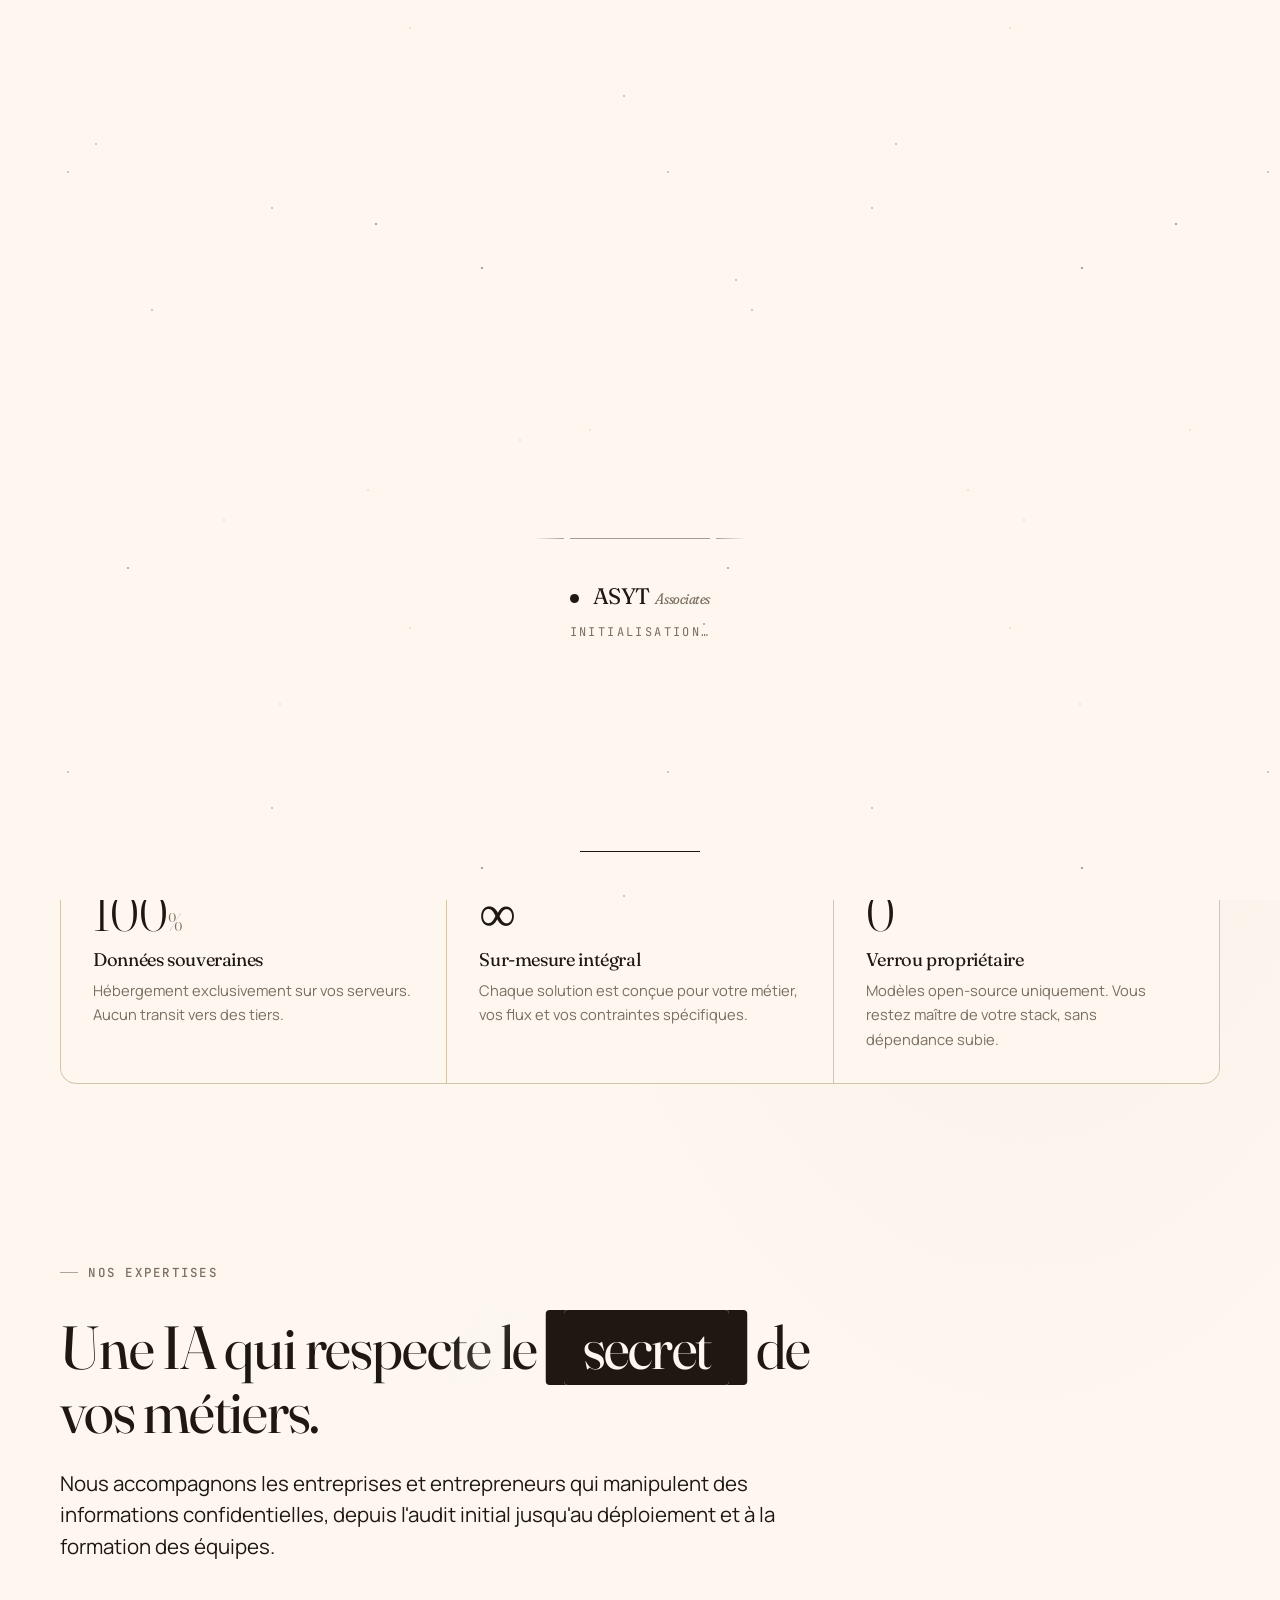
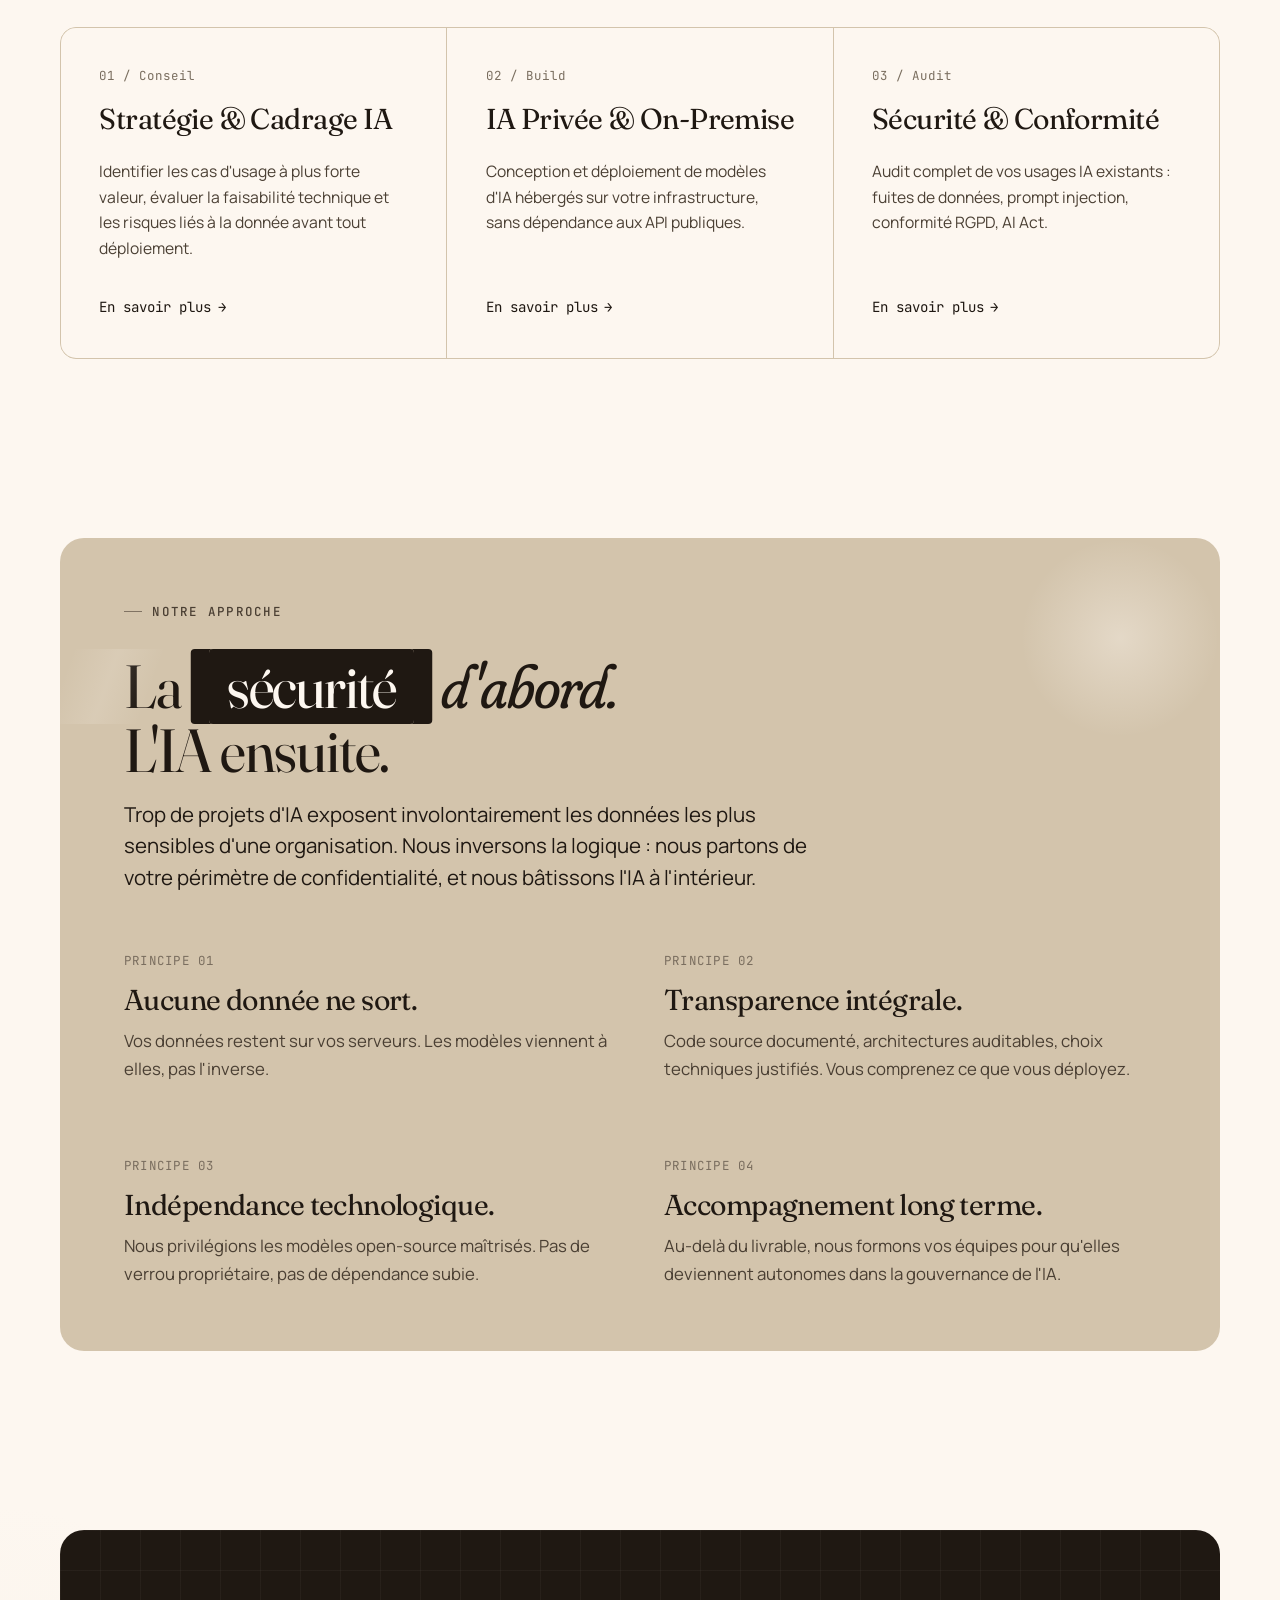
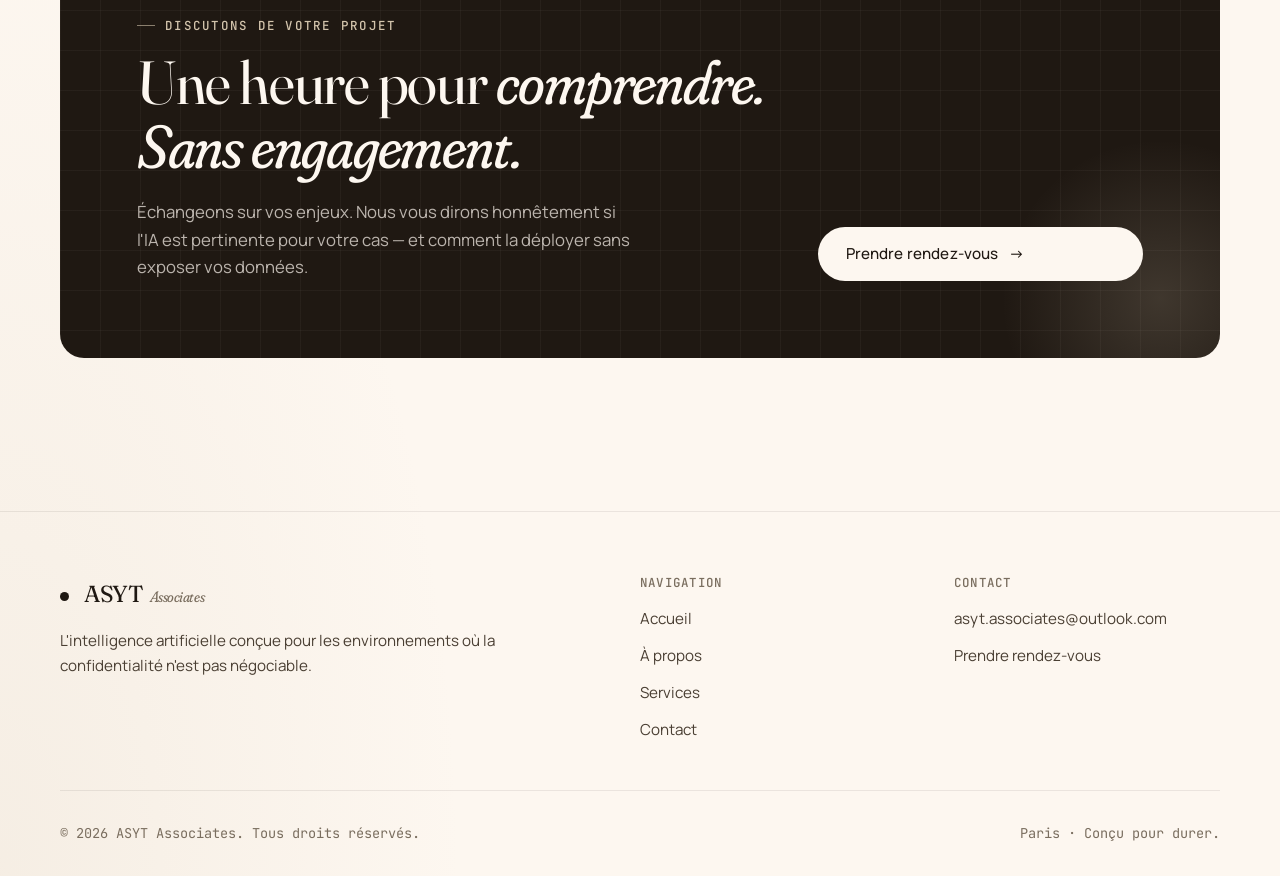
==== index.html @ e6fde74e "Initial commit — site ASYT complet Co-Authored-By: Claude Sonnet 4.6 <noreply@anthropic.com>" ====
<!DOCTYPE html>
<html lang="fr">
<head>
<meta charset="UTF-8">
<meta name="viewport" content="width=device-width, initial-scale=1.0">
<title>ASYT Associates — L'IA souveraine pour vos données sensibles</title>
<meta name="description" content="ASYT Associates conçoit des intelligences artificielles sécurisées et souveraines pour les entreprises et entrepreneurs travaillant avec des données sensibles.">
<link rel="preconnect" href="https://fonts.googleapis.com">
<link rel="preconnect" href="https://fonts.gstatic.com" crossorigin>
<link rel="stylesheet" href="styles.css">
<link rel="icon" type="image/png" href="asyt-logo.png">
<meta property="og:type" content="website">
<meta property="og:title" content="ASYT Associates — L'IA souveraine pour vos données sensibles">
<meta property="og:description" content="ASYT Associates conçoit des intelligences artificielles sécurisées et 100% locales pour les organisations qui manipulent des données sensibles.">
<meta property="og:image" content="asyt-logo.png">
<meta name="twitter:card" content="summary_large_image">
<meta name="twitter:image" content="asyt-logo.png">
</head>
<body>
<canvas id="data-canvas" aria-hidden="true"></canvas>
<!-- Preloader -->
<div class="preloader" id="preloader" aria-hidden="true">
  <div class="launch-scene">
    <div class="launch-platform"></div>
    <div class="launch-shockwave"></div>
    <div class="launch-trail"></div>
    <div class="launch-craft">
      <svg viewBox="0 0 64 88" xmlns="http://www.w3.org/2000/svg" fill="none">
        <!-- Corps principal du vaisseau -->
        <path d="M32 4 L48 44 L48 72 L32 80 L16 72 L16 44 Z" fill="#1F1812"/>
        <!-- Nez chromé -->
        <path d="M32 4 L40 28 L32 24 L24 28 Z" fill="#D3C4AC"/>
        <!-- Hublot -->
        <circle cx="32" cy="42" r="6" fill="#FDF7F0"/>
        <circle cx="32" cy="42" r="3" fill="#D3C4AC"/>
        <!-- Ailettes latérales -->
        <path d="M16 60 L8 76 L16 72 Z" fill="#1F1812"/>
        <path d="M48 60 L56 76 L48 72 Z" fill="#1F1812"/>
        <!-- Détail central -->
        <rect x="30" y="56" width="4" height="14" fill="#D3C4AC" opacity="0.5"/>
        <!-- Tuyère -->
        <path d="M22 72 L28 80 L36 80 L42 72 Z" fill="#4A3F33"/>
      </svg>
    </div>
  </div>
  <div class="preloader-text">
    <div class="brand">
      <span style="display:inline-block; width:9px; height:9px; border-radius:50%; background:#1F1812; margin-right:8px; transform:translateY(-1px);"></span>ASYT <span class="italic">Associates</span>
    </div>
    <div class="tagline">Initialisation…</div>
  </div>
  <div class="preloader-progress"></div>
</div>



<script>
(function() {
  var preloader = document.getElementById('preloader');
  if (!preloader) return;
  
  // Détecter si c'est la première visite ou une navigation interne
  var isFirstVisit = !sessionStorage.getItem('asyt-visited');
  var totalDuration = isFirstVisit ? 3800 : 1800;
  
  // Marquer comme visité
  sessionStorage.setItem('asyt-visited', '1');
  
  // Appliquer une animation accélérée si ce n'est pas la première visite
  if (!isFirstVisit) {
    preloader.classList.add('preloader-fast');
  }
  
  function hidePreloader() {
    preloader.classList.add('is-hidden');
    setTimeout(function() { 
      if (preloader.parentNode) preloader.remove(); 
    }, 800);
    document.body.style.overflow = '';
  }
  
  document.body.style.overflow = 'hidden';
  
  if (document.readyState === 'complete') {
    setTimeout(hidePreloader, totalDuration);
  } else {
    window.addEventListener('load', function() {
      setTimeout(hidePreloader, totalDuration);
    });
  }
  // Sécurité : retirer après 6s max
  setTimeout(hidePreloader, 6000);
})();
</script>

<header class="site-header">
  <div class="container">
    <a href="index.html" class="logo" aria-label="ASYT Associates - Accueil">
      <span class="mark"></span>ASYT <span class="associates">Associates</span>
    </a>
    <nav class="nav" id="primary-nav">
      <a href="index.html" class="active">Accueil</a>
      <a href="a-propos.html">À propos</a>
      <a href="services.html">Services</a>
      <a href="contact.html">Contact</a>
      <div class="lang-switch">
        <a href="index.html" class="lang active">FR</a>
        <span class="lang-sep">/</span>
        <a href="index-en.html" class="lang">EN</a>
      </div>
    </nav>
    <button class="menu-toggle" aria-label="Menu" aria-controls="primary-nav" aria-expanded="false" onclick="this.setAttribute('aria-expanded', this.getAttribute('aria-expanded') === 'true' ? 'false' : 'true'); document.getElementById('primary-nav').classList.toggle('open');">
      <span></span><span></span><span></span>
    </button>
  </div>
</header>

<main>

  <!-- HERO -->
  <section class="hero">
    <div class="container">
      <div class="hero-grid">
        <div>
          <span class="eyebrow rise rise-1">IA Sécurisée · Sur Mesure</span>
          <h1 class="rise rise-2">
            L'intelligence artificielle, <span class="italic">sans compromis</span> sur vos <span class="highlight">données.</span>
          </h1>
          <div class="hero-actions rise rise-4">
            <a href="services.html" class="btn btn-primary">
              Découvrir nos services
              <span class="arrow">→</span>
            </a>
            <a href="contact.html" class="btn btn-ghost">Nous contacter</a>
          </div>
        </div>
        <div class="hero-side rise rise-3">
          <img src="asyt-logo.png" alt="ASYT Associates" class="hero-logo">
          <div class="hero-meta">
            <p class="lead">
              ASYT Associates conçoit et déploie des intelligences artificielles privées pour les organisations dont les données ne peuvent quitter leur périmètre — finance, santé, juridique, défense, recherche.
            </p>
            <p>
              Pas de cloud public. Pas de données qui transitent. Une IA pensée pour les environnements où la confidentialité n'est pas une option.
            </p>
          </div>
        </div>
      </div>
    </div>
  </section>

  <!-- STATS -->
  <section style="padding-top: 2rem;">
    <div class="container">
      <div class="stats reveal">
        <div class="stat">
          <div class="num">100<span class="small">%</span></div>
          <h4>Données souveraines</h4>
          <p>Hébergement exclusivement sur vos serveurs. Aucun transit vers des tiers.</p>
        </div>
        <div class="stat">
          <div class="num">∞</div>
          <h4>Sur-mesure intégral</h4>
          <p>Chaque solution est conçue pour votre métier, vos flux et vos contraintes spécifiques.</p>
        </div>
        <div class="stat">
          <div class="num">0</div>
          <h4>Verrou propriétaire</h4>
          <p>Modèles open-source uniquement. Vous restez maître de votre stack, sans dépendance subie.</p>
        </div>
      </div>
    </div>
  </section>

  <!-- SERVICES PREVIEW -->
  <section>
    <div class="container">
      <div class="section-head reveal">
        <span class="eyebrow">Nos expertises</span>
        <h2>Une IA qui respecte le <span class="highlight italic">secret</span> de vos métiers.</h2>
        <p class="lead">Nous accompagnons les entreprises et entrepreneurs qui manipulent des informations confidentielles, depuis l'audit initial jusqu'au déploiement et à la formation des équipes.</p>
      </div>

      <div class="services-grid reveal">
        <article class="service-card">
          <span class="num">01 / Conseil</span>
          <h3>Stratégie & Cadrage IA</h3>
          <p>Identifier les cas d'usage à plus forte valeur, évaluer la faisabilité technique et les risques liés à la donnée avant tout déploiement.</p>
          <a href="services.html#strategie" class="more">En savoir plus</a>
        </article>
        <article class="service-card">
          <span class="num">02 / Build</span>
          <h3>IA Privée & On-Premise</h3>
          <p>Conception et déploiement de modèles d'IA hébergés sur votre infrastructure, sans dépendance aux API publiques.</p>
          <a href="services.html#on-premise" class="more">En savoir plus</a>
        </article>
        <article class="service-card">
          <span class="num">03 / Audit</span>
          <h3>Sécurité & Conformité</h3>
          <p>Audit complet de vos usages IA existants : fuites de données, prompt injection, conformité RGPD, AI Act.</p>
          <a href="services.html#audit" class="more">En savoir plus</a>
        </article>
      </div>
    </div>
  </section>

  <!-- APPROCHE -->
  <section>
    <div class="container">
      <div class="band reveal">
        <div class="section-head" style="margin-bottom: 1rem;">
          <span class="eyebrow" style="color: var(--ink-soft);">Notre approche</span>
          <h2>La <span class="highlight">sécurité</span> <span class="italic">d'abord.</span><br>L'IA ensuite.</h2>
        </div>
        <p class="lead" style="max-width: 60ch;">
          Trop de projets d'IA exposent involontairement les données les plus sensibles d'une organisation. Nous inversons la logique : nous partons de votre périmètre de confidentialité, et nous bâtissons l'IA à l'intérieur.
        </p>
        <div class="values-list">
          <div class="value-item">
            <div class="num">PRINCIPE 01</div>
            <h3>Aucune donnée ne sort.</h3>
            <p>Vos données restent sur vos serveurs. Les modèles viennent à elles, pas l'inverse.</p>
          </div>
          <div class="value-item">
            <div class="num">PRINCIPE 02</div>
            <h3>Transparence intégrale.</h3>
            <p>Code source documenté, architectures auditables, choix techniques justifiés. Vous comprenez ce que vous déployez.</p>
          </div>
          <div class="value-item">
            <div class="num">PRINCIPE 03</div>
            <h3>Indépendance technologique.</h3>
            <p>Nous privilégions les modèles open-source maîtrisés. Pas de verrou propriétaire, pas de dépendance subie.</p>
          </div>
          <div class="value-item">
            <div class="num">PRINCIPE 04</div>
            <h3>Accompagnement long terme.</h3>
            <p>Au-delà du livrable, nous formons vos équipes pour qu'elles deviennent autonomes dans la gouvernance de l'IA.</p>
          </div>
        </div>
      </div>
    </div>
  </section>

  <!-- CTA -->
  <section>
    <div class="container">
      <div class="cta-block reveal">
        <div>
          <span class="eyebrow">Discutons de votre projet</span>
          <h2 style="margin-top: 1rem;">Une heure pour <span class="italic">comprendre.</span> <span class="italic">Sans engagement.</span></h2>
          <p style="margin-top: 1.2rem; max-width: 50ch;">Échangeons sur vos enjeux. Nous vous dirons honnêtement si l'IA est pertinente pour votre cas — et comment la déployer sans exposer vos données.</p>
        </div>
        <a href="https://calendly.com/asyt-associates/new-meeting" target="_blank" rel="noopener" class="btn btn-primary">
          Prendre rendez-vous
          <span class="arrow">→</span>
        </a>
      </div>
    </div>
  </section>

</main>

<footer class="site-footer">
  <div class="container">
    <div class="footer-grid">
      <div class="footer-brand">
        <div class="logo">
          <span class="mark"></span>ASYT <span class="associates">Associates</span>
        </div>
        <p>L'intelligence artificielle conçue pour les environnements où la confidentialité n'est pas négociable.</p>
      </div>
      <div class="footer-col">
        <h5>Navigation</h5>
        <ul>
          <li><a href="index.html">Accueil</a></li>
          <li><a href="a-propos.html">À propos</a></li>
          <li><a href="services.html">Services</a></li>
          <li><a href="contact.html">Contact</a></li>
        </ul>
      </div>
      <div class="footer-col">
        <h5>Contact</h5>
        <ul>
          <li><a href="mailto:asyt.associates@outlook.com">asyt.associates@outlook.com</a></li>
          <li><a href="https://calendly.com/asyt-associates/new-meeting" target="_blank" rel="noopener">Prendre rendez-vous</a></li>
        </ul>
      </div>
    </div>
    <div class="footer-bottom">
      <span>© 2026 ASYT Associates. Tous droits réservés.</span>
      <span>Paris · Conçu pour durer.</span>
    </div>
  </div>
</footer>

<script src="script.js"></script>
</body>
</html>
---- styles.css ----
/* =========================================================
   ASYT Associates — Feuille de style
   Palette : crème (#FDF7F0) + beige chaud (#D3C4AC)
   ========================================================= */

@import url('https://fonts.googleapis.com/css2?family=Fraunces:ital,opsz,wght@0,9..144,300..800;1,9..144,300..800&family=Manrope:wght@300;400;500;600;700&family=JetBrains+Mono:wght@400;500&display=swap');

:root {
  --cream: #FDF7F0;
  --beige: #D3C4AC;
  --beige-soft: #E5DBC8;
  --beige-dark: #B8A68A;
  --ink: #1F1812;
  --ink-soft: #4A3F33;
  --ink-muted: #7A6E5F;
  --line: #D3C4AC;
  --line-soft: rgba(31, 24, 18, 0.08);
  --serif: 'Fraunces', 'Times New Roman', serif;
  --sans: 'Manrope', system-ui, -apple-system, sans-serif;
  --mono: 'JetBrains Mono', ui-monospace, monospace;
  --container: 1240px;
  --gutter: clamp(1.25rem, 4vw, 2.5rem);
  --transition: 280ms cubic-bezier(0.4, 0, 0.2, 1);
  --transition-slow: 600ms cubic-bezier(0.2, 0.8, 0.2, 1);
}

*, *::before, *::after { box-sizing: border-box; margin: 0; padding: 0; }
html { scroll-behavior: smooth; -webkit-text-size-adjust: 100%; }

body {
  font-family: var(--sans);
  font-weight: 400;
  font-size: 17px;
  line-height: 1.55;
  color: var(--ink);
  background-color: var(--cream);
  background-image:
    radial-gradient(ellipse 80% 60% at 80% 0%, rgba(211, 196, 172, 0.22), transparent 60%),
    radial-gradient(ellipse 60% 40% at 0% 100%, rgba(211, 196, 172, 0.18), transparent 60%);
  min-height: 100vh;
  overflow-x: hidden;
  position: relative;
}

body::before {
  content: '';
  position: fixed;
  inset: 0;
  pointer-events: none;
  z-index: 1;
  opacity: 0.4;
  mix-blend-mode: multiply;
  background-image: url("data:image/svg+xml,%3Csvg viewBox='0 0 200 200' xmlns='http://www.w3.org/2000/svg'%3E%3Cfilter id='n'%3E%3CfeTurbulence type='fractalNoise' baseFrequency='0.85' numOctaves='2' stitchTiles='stitch'/%3E%3CfeColorMatrix values='0 0 0 0 0.12 0 0 0 0 0.09 0 0 0 0 0.07 0 0 0 0.06 0'/%3E%3C/filter%3E%3Crect width='100%25' height='100%25' filter='url(%23n)'/%3E%3C/svg%3E");
}

/* Canvas de particules */
#data-canvas {
  position: fixed;
  inset: 0;
  width: 100%;
  height: 100%;
  pointer-events: none;
  z-index: 0;
  opacity: 0.55;
}

img, svg { max-width: 100%; display: block; }
a { color: inherit; text-decoration: none; transition: opacity var(--transition); }
button { font: inherit; cursor: pointer; border: none; background: none; color: inherit; }
::selection { background: var(--ink); color: var(--cream); }

.container {
  width: 100%;
  max-width: var(--container);
  margin: 0 auto;
  padding-left: var(--gutter);
  padding-right: var(--gutter);
  position: relative;
  z-index: 2;
}

/* ---------- Typographie HARMONISÉE ---------- */
h1, h2, h3, h4, h5, h6 {
  font-family: var(--serif);
  font-weight: 400;
  letter-spacing: -0.02em;
  line-height: 1.05;
  color: var(--ink);
}
h1 { font-size: clamp(2.8rem, 7vw, 5.5rem); font-variation-settings: "opsz" 144, "SOFT" 50; }
h2 { font-size: clamp(2.2rem, 5vw, 3.8rem); font-variation-settings: "opsz" 100; }
h3 { font-size: clamp(1.4rem, 2.5vw, 1.8rem); font-variation-settings: "opsz" 36; line-height: 1.2; }
h4 { font-size: 1.15rem; line-height: 1.3; font-variation-settings: "opsz" 24; }

.italic {
  font-style: italic;
  font-variation-settings: "opsz" 144, "SOFT" 100;
}

p, li, label, input, textarea, select, button, a {
  font-family: var(--sans);
}

p {
  color: var(--ink-soft);
  font-size: 1.05rem;
  line-height: 1.65;
  max-width: 62ch;
}

p.lead {
  font-size: clamp(1.15rem, 1.6vw, 1.35rem);
  line-height: 1.55;
  color: var(--ink);
  font-weight: 400;
}

/* ---------- HIGHLIGHTS noirs sur les mots-clés ---------- */
.highlight {
  background: var(--ink);
  color: var(--cream);
  padding: 0 0.3em;
  border-radius: 4px;
  font-style: normal;
  font-variation-settings: "opsz" 144;
  position: relative;
  box-decoration-break: clone;
  -webkit-box-decoration-break: clone;
  box-shadow:
    0.3em 0 0 var(--ink),
    -0.3em 0 0 var(--ink);
  margin: 0 0.3em;
  transition: transform var(--transition);
}
.highlight::before {
  content: '';
  position: absolute;
  inset: 0;
  background: linear-gradient(110deg, transparent 30%, rgba(253, 247, 240, 0.15) 50%, transparent 70%);
  transform: translateX(-100%);
  animation: shine 6s ease-in-out infinite;
  animation-delay: 1.5s;
  pointer-events: none;
  border-radius: 4px;
}
@keyframes shine {
  0%, 100% { transform: translateX(-100%); }
  20%, 80% { transform: translateX(200%); }
}

.eyebrow {
  font-family: var(--mono);
  font-size: 0.78rem;
  font-weight: 500;
  letter-spacing: 0.18em;
  text-transform: uppercase;
  color: var(--ink-muted);
  display: inline-flex;
  align-items: center;
  gap: 0.65rem;
}
.eyebrow::before {
  content: '';
  width: 0;
  height: 1px;
  background: currentColor;
  opacity: 0.6;
  animation: drawLine 1.2s cubic-bezier(0.4, 0, 0.2, 1) forwards;
}
@keyframes drawLine {
  to { width: 18px; }
}

/* ---------- Boutons ---------- */
.btn {
  display: inline-flex;
  align-items: center;
  gap: 0.65rem;
  padding: 0.95rem 1.7rem;
  font-family: var(--sans);
  font-weight: 500;
  font-size: 0.95rem;
  letter-spacing: 0.01em;
  border-radius: 999px;
  transition: all var(--transition);
  white-space: nowrap;
  position: relative;
  overflow: hidden;
}
.btn-primary {
  background: var(--ink);
  color: var(--cream);
}
.btn-primary::before {
  content: '';
  position: absolute;
  inset: 0;
  background: linear-gradient(110deg, transparent 40%, rgba(253, 247, 240, 0.18) 50%, transparent 60%);
  transform: translateX(-100%);
  transition: transform 700ms ease;
}
.btn-primary:hover { background: var(--ink-soft); transform: translateY(-2px); }
.btn-primary:hover::before { transform: translateX(100%); }
.btn-primary .arrow { transition: transform var(--transition); display: inline-block; }
.btn-primary:hover .arrow { transform: translateX(4px); }

.btn-ghost {
  border: 1px solid var(--ink);
  color: var(--ink);
  background: transparent;
}
.btn-ghost:hover { background: var(--ink); color: var(--cream); transform: translateY(-2px); }

/* ---------- Header ---------- */
.site-header {
  position: sticky;
  top: 0;
  z-index: 100;
  padding: 1.4rem 0;
  background: rgba(253, 247, 240, 0.85);
  backdrop-filter: blur(14px);
  -webkit-backdrop-filter: blur(14px);
  border-bottom: 1px solid transparent;
  transition: border-color 400ms ease, padding 400ms ease;
}
.site-header.scrolled {
  border-bottom-color: var(--line-soft);
  padding: 1rem 0;
}
.site-header .container {
  display: flex;
  align-items: center;
  justify-content: space-between;
  gap: 2rem;
}

.logo {
  font-family: var(--serif);
  font-size: 1.45rem;
  font-weight: 400;
  letter-spacing: -0.02em;
  display: inline-flex;
  align-items: baseline;
  gap: 0.4rem;
  transition: transform var(--transition);
}
.logo:hover { transform: scale(1.03); }
.logo .mark {
  display: inline-block;
  width: 9px;
  height: 9px;
  border-radius: 50%;
  background: var(--ink);
  margin-right: 0.55rem;
  transform: translateY(-1px);
  position: relative;
}
.logo .mark::after {
  content: '';
  position: absolute;
  inset: -4px;
  border-radius: 50%;
  border: 1px solid var(--ink);
  opacity: 0;
  animation: pulse 3s ease-in-out infinite;
}
@keyframes pulse {
  0%, 100% { opacity: 0; transform: scale(0.8); }
  50% { opacity: 0.4; transform: scale(1.4); }
}
.logo .associates {
  font-style: italic;
  font-size: 0.95rem;
  color: var(--ink-muted);
  font-variation-settings: "opsz" 144, "SOFT" 100;
}

.nav {
  display: flex;
  gap: 2.2rem;
  align-items: center;
}
.nav > a {
  font-family: var(--sans);
  font-size: 0.95rem;
  color: var(--ink-soft);
  position: relative;
  padding: 0.25rem 0;
}
.nav > a::after {
  content: '';
  position: absolute;
  left: 0;
  bottom: 0;
  width: 0;
  height: 1px;
  background: var(--ink);
  transition: width var(--transition);
}
.nav > a:hover, .nav > a.active { color: var(--ink); }
.nav > a.active::after, .nav > a:hover::after { width: 100%; }

.menu-toggle { display: none; }

/* ---------- Sélecteur de langue ---------- */
.lang-switch {
  display: inline-flex;
  align-items: center;
  gap: 0.4rem;
  margin-left: 0.8rem;
  padding-left: 1.4rem;
  border-left: 1px solid var(--line);
  font-family: var(--mono);
  font-size: 0.78rem;
  letter-spacing: 0.08em;
}
.lang-switch .lang {
  color: var(--ink-muted);
  padding: 0.2rem 0.1rem;
  transition: color var(--transition);
}
.lang-switch .lang.active {
  color: var(--ink);
  font-weight: 500;
}
.lang-switch .lang:hover { color: var(--ink); }
.lang-switch .lang-sep {
  color: var(--ink-muted);
  opacity: 0.5;
}
.lang-switch .lang::after { display: none; }

/* ---------- Hero ---------- */
.hero {
  padding: clamp(4rem, 10vw, 8rem) 0 clamp(3rem, 7vw, 6rem);
  position: relative;
}
.hero-grid {
  display: grid;
  grid-template-columns: 1fr;
  gap: 3rem;
  align-items: stretch;
}
@media (min-width: 900px) {
  .hero-grid { grid-template-columns: 1.4fr 1fr; gap: 5rem; }
}
.hero-side {
  display: flex;
  flex-direction: column;
  justify-content: space-between;
  gap: 2.5rem;
}
.hero-logo {
  width: clamp(180px, 22vw, 260px);
  height: auto;
  align-self: flex-start;
  animation: float 6s ease-in-out infinite;
  filter: drop-shadow(0 24px 30px rgba(31, 24, 18, 0.35));
  will-change: transform, filter;
}
@keyframes float {
  0%, 100% {
    transform: translateY(0);
    filter: drop-shadow(0 18px 24px rgba(31, 24, 18, 0.45)) drop-shadow(0 6px 10px rgba(31, 24, 18, 0.2));
  }
  50% {
    transform: translateY(-16px);
    filter: drop-shadow(0 42px 38px rgba(31, 24, 18, 0.25)) drop-shadow(0 12px 18px rgba(31, 24, 18, 0.15));
  }
}
.hero h1 {
  margin-top: 1.5rem;
  margin-bottom: 1.5rem;
}
.hero-meta {
  border-top: 1px solid var(--line);
  padding-top: 1.5rem;
  display: flex;
  flex-direction: column;
  gap: 1.2rem;
  position: relative;
}
.hero-meta::before {
  content: '';
  position: absolute;
  top: -1px;
  left: 0;
  width: 0;
  height: 1px;
  background: var(--ink);
  animation: drawWide 1.5s cubic-bezier(0.4, 0, 0.2, 1) 0.6s forwards;
}
@keyframes drawWide {
  to { width: 60px; }
}
.hero-meta p { color: var(--ink-soft); font-size: 1rem; }
.hero-actions {
  display: flex;
  gap: 0.8rem;
  flex-wrap: wrap;
  margin-top: 2.2rem;
}

/* ---------- Sections ---------- */
section {
  padding: clamp(3.5rem, 7vw, 6.5rem) 0;
  position: relative;
}
.section-head {
  display: grid;
  gap: 1.5rem;
  max-width: 760px;
  margin-bottom: clamp(2.5rem, 5vw, 4rem);
}
.section-head h2 { margin-top: 0.6rem; }

/* Bandeau beige */
.band {
  background: var(--beige);
  border-radius: 24px;
  padding: clamp(2.5rem, 5vw, 4.5rem);
  position: relative;
  overflow: hidden;
}
.band::before {
  content: '';
  position: absolute;
  top: 0;
  right: 0;
  width: 200px;
  height: 200px;
  background: radial-gradient(circle, rgba(253, 247, 240, 0.4), transparent 70%);
  pointer-events: none;
  animation: drift 12s ease-in-out infinite;
}
@keyframes drift {
  0%, 100% { transform: translate(0, 0); }
  50% { transform: translate(-30px, 20px); }
}

/* ---------- Grille services ---------- */
.services-grid {
  display: grid;
  grid-template-columns: 1fr;
  gap: 1px;
  background: var(--line);
  border: 1px solid var(--line);
  border-radius: 16px;
  overflow: hidden;
}
@media (min-width: 720px) {
  .services-grid { grid-template-columns: repeat(2, 1fr); }
}
@media (min-width: 1080px) {
  .services-grid { grid-template-columns: repeat(3, 1fr); }
}

.service-card {
  background: var(--cream);
  padding: clamp(1.6rem, 3vw, 2.4rem);
  display: flex;
  flex-direction: column;
  gap: 1rem;
  transition: background var(--transition);
  min-height: 260px;
  position: relative;
  overflow: hidden;
}
.service-card::after {
  content: '';
  position: absolute;
  top: 0;
  left: 0;
  width: 100%;
  height: 2px;
  background: var(--ink);
  transform: scaleX(0);
  transform-origin: left;
  transition: transform var(--transition-slow);
}
.service-card:hover { background: var(--beige-soft); }
.service-card:hover::after { transform: scaleX(1); }
.service-card .num {
  font-family: var(--mono);
  font-size: 0.78rem;
  color: var(--ink-muted);
  letter-spacing: 0.08em;
}
.service-card h3 { margin-bottom: 0.4rem; }
.service-card p { font-size: 0.98rem; }
.service-card .more {
  margin-top: auto;
  font-size: 0.88rem;
  font-family: var(--mono);
  color: var(--ink);
  display: inline-flex;
  align-items: center;
  gap: 0.4rem;
  padding-top: 1.2rem;
}
.service-card .more::after {
  content: '→';
  transition: transform var(--transition);
}
.service-card:hover .more::after { transform: translateX(4px); }

/* ---------- Valeurs ---------- */
.values-list {
  display: grid;
  gap: 2rem;
  grid-template-columns: 1fr;
  margin-top: 2rem;
}
@media (min-width: 720px) {
  .values-list { grid-template-columns: repeat(2, 1fr); gap: 3rem; }
}
.value-item {
  border-top: 1px solid var(--line);
  padding-top: 1.5rem;
  position: relative;
  transition: transform var(--transition);
}
.value-item::before {
  content: '';
  position: absolute;
  top: -1px;
  left: 0;
  width: 0;
  height: 1px;
  background: var(--ink);
  transition: width var(--transition-slow);
}
.value-item:hover { transform: translateX(4px); }
.value-item:hover::before { width: 40px; }
.value-item .num {
  font-family: var(--mono);
  font-size: 0.78rem;
  color: var(--ink-muted);
  letter-spacing: 0.1em;
  margin-bottom: 0.8rem;
}
.value-item h3 { margin-bottom: 0.6rem; }

/* ---------- Stats ---------- */
.stats {
  display: grid;
  grid-template-columns: 1fr;
  gap: 1px;
  background: var(--line);
  border-radius: 16px;
  overflow: hidden;
  border: 1px solid var(--line);
}
@media (min-width: 720px) {
  .stats { grid-template-columns: repeat(3, 1fr); }
}
.stat {
  background: var(--cream);
  padding: 2rem;
  text-align: left;
  transition: background var(--transition);
}
.stat:hover { background: var(--beige-soft); }
.stat .num {
  font-family: var(--serif);
  font-size: clamp(2.5rem, 4vw, 3.4rem);
  font-weight: 300;
  font-variation-settings: "opsz" 144;
  line-height: 1;
  color: var(--ink);
  margin-bottom: 0.6rem;
  display: inline-block;
}
.stat .num .small { font-size: 0.5em; color: var(--ink-muted); }
.stat p {
  font-size: 0.92rem;
  color: var(--ink-muted);
  margin-top: 0.4rem;
}

/* ---------- Process ---------- */
.process {
  display: grid;
  gap: 0;
  margin-top: 2rem;
}
.process-step {
  display: grid;
  grid-template-columns: 1fr;
  gap: 1.2rem;
  padding: 2rem 0;
  border-top: 1px solid var(--line);
  position: relative;
  transition: padding-left var(--transition);
}
.process-step:last-child { border-bottom: 1px solid var(--line); }
@media (min-width: 720px) {
  .process-step { grid-template-columns: 120px 1fr 2fr; gap: 3rem; }
}
.process-step::before {
  content: '';
  position: absolute;
  left: 0;
  top: 50%;
  width: 0;
  height: 1px;
  background: var(--ink);
  transition: width var(--transition-slow);
  transform: translateY(-50%);
}
.process-step:hover { padding-left: 1.2rem; }
.process-step:hover::before { width: 0.8rem; }
.process-step .step-num {
  font-family: var(--mono);
  font-size: 0.85rem;
  color: var(--ink-muted);
  letter-spacing: 0.1em;
}
.process-step h3 { font-size: 1.4rem; }

/* ---------- Contact ---------- */
.contact-grid {
  display: grid;
  grid-template-columns: 1fr;
  gap: 2.5rem;
  margin-top: 3rem;
}
@media (min-width: 900px) {
  .contact-grid { grid-template-columns: 1fr 1.2fr; gap: 5rem; }
}
.contact-info { display: flex; flex-direction: column; gap: 2rem; }
.contact-info .item h4 { margin-bottom: 0.4rem; }
.contact-info .item a {
  font-family: var(--mono);
  font-size: 0.95rem;
  color: var(--ink);
  border-bottom: 1px solid var(--line);
  padding-bottom: 2px;
  transition: border-color var(--transition);
}
.contact-info .item a:hover { border-color: var(--ink); }

.contact-form { display: flex; flex-direction: column; gap: 1.2rem; }
.form-row { display: grid; grid-template-columns: 1fr 1fr; gap: 1.2rem; }
@media (max-width: 600px) { .form-row { grid-template-columns: 1fr; } }
.field { display: flex; flex-direction: column; gap: 0.4rem; }
.field label {
  font-family: var(--mono);
  font-size: 0.78rem;
  letter-spacing: 0.08em;
  text-transform: uppercase;
  color: var(--ink-muted);
}
.field input, .field textarea, .field select {
  font-family: var(--sans);
  font-size: 1rem;
  padding: 0.85rem 1rem;
  background: var(--cream);
  border: 1px solid var(--line);
  border-radius: 10px;
  color: var(--ink);
  transition: border-color var(--transition), box-shadow var(--transition);
  resize: vertical;
}
.field input:focus, .field textarea:focus, .field select:focus {
  outline: none;
  border-color: var(--ink);
  box-shadow: 0 0 0 3px rgba(31, 24, 18, 0.08);
}
.contact-form button { align-self: flex-start; margin-top: 0.5rem; }

/* ---------- CTA ---------- */
.cta-block {
  background: var(--ink);
  color: var(--cream);
  border-radius: 24px;
  padding: clamp(3rem, 6vw, 5rem);
  display: grid;
  grid-template-columns: 1fr;
  gap: 2rem;
  align-items: end;
  position: relative;
  overflow: hidden;
}
@media (min-width: 800px) {
  .cta-block { grid-template-columns: 2fr 1fr; }
}
.cta-block h2 { color: var(--cream); }
.cta-block p {
  color: rgba(253, 247, 240, 0.7);
  font-family: var(--sans);
}
.cta-block .eyebrow { color: var(--beige); }
.cta-block .btn-primary { background: var(--cream); color: var(--ink); }
.cta-block .btn-primary:hover { background: var(--beige); }
.cta-block::after {
  content: '';
  position: absolute;
  right: -100px;
  bottom: -100px;
  width: 320px;
  height: 320px;
  border-radius: 50%;
  background: radial-gradient(circle, rgba(211, 196, 172, 0.18), transparent 70%);
  animation: orbit 18s ease-in-out infinite;
}
@keyframes orbit {
  0%, 100% { transform: translate(0, 0); }
  33% { transform: translate(-40px, 30px); }
  66% { transform: translate(20px, -20px); }
}
.cta-block::before {
  content: '';
  position: absolute;
  inset: 0;
  background-image:
    linear-gradient(rgba(253, 247, 240, 0.04) 1px, transparent 1px),
    linear-gradient(90deg, rgba(253, 247, 240, 0.04) 1px, transparent 1px);
  background-size: 40px 40px;
  pointer-events: none;
  z-index: 0;
}
.cta-block > * { position: relative; z-index: 1; }

/* ---------- Footer ---------- */
.site-footer {
  border-top: 1px solid var(--line-soft);
  padding: 4rem 0 2rem;
  margin-top: 4rem;
  position: relative;
  z-index: 2;
}
.footer-grid {
  display: grid;
  grid-template-columns: 1fr;
  gap: 3rem;
  margin-bottom: 3rem;
}
@media (min-width: 720px) {
  .footer-grid { grid-template-columns: 2fr 1fr 1fr; }
}
.footer-brand .logo { margin-bottom: 1rem; }
.footer-brand p { font-size: 0.95rem; }
.footer-col h5 {
  font-family: var(--mono);
  font-size: 0.78rem;
  letter-spacing: 0.1em;
  text-transform: uppercase;
  color: var(--ink-muted);
  margin-bottom: 1rem;
  font-weight: 500;
}
.footer-col ul { list-style: none; display: flex; flex-direction: column; gap: 0.65rem; }
.footer-col ul a {
  font-family: var(--sans);
  font-size: 0.95rem;
  color: var(--ink-soft);
  transition: color var(--transition), padding-left var(--transition);
}
.footer-col ul a:hover { color: var(--ink); padding-left: 6px; }
.footer-bottom {
  padding-top: 2rem;
  border-top: 1px solid var(--line-soft);
  display: flex;
  justify-content: space-between;
  align-items: center;
  flex-wrap: wrap;
  gap: 1rem;
  font-size: 0.85rem;
  color: var(--ink-muted);
  font-family: var(--mono);
}

/* ---------- Animations d'entrée scroll-triggered ---------- */
.reveal {
  opacity: 0;
  transform: translateY(40px);
  transition: opacity 1s cubic-bezier(0.2, 0.8, 0.2, 1), transform 1s cubic-bezier(0.2, 0.8, 0.2, 1);
  will-change: opacity, transform;
}
.reveal.visible {
  opacity: 1;
  transform: translateY(0);
}
.reveal-delay-1 { transition-delay: 100ms; }
.reveal-delay-2 { transition-delay: 200ms; }
.reveal-delay-3 { transition-delay: 300ms; }
.reveal-delay-4 { transition-delay: 400ms; }

/* Animation initiale du hero */
@keyframes rise {
  from { opacity: 0; transform: translateY(24px); }
  to { opacity: 1; transform: translateY(0); }
}
.rise { animation: rise 800ms cubic-bezier(0.2, 0.8, 0.2, 1) both; }
.rise-1 { animation-delay: 100ms; }
.rise-2 { animation-delay: 220ms; }
.rise-3 { animation-delay: 340ms; }
.rise-4 { animation-delay: 460ms; }
.rise-5 { animation-delay: 580ms; }

/* ---------- Mobile menu ---------- */
@media (max-width: 760px) {
  .menu-toggle {
    display: flex;
    flex-direction: column;
    gap: 5px;
    padding: 8px;
  }
  .menu-toggle span {
    width: 22px;
    height: 1.5px;
    background: var(--ink);
    transition: transform var(--transition);
  }
  .nav {
    position: absolute;
    top: 100%; left: 0; right: 0;
    background: var(--cream);
    flex-direction: column;
    align-items: flex-start;
    padding: 2rem var(--gutter);
    gap: 1.4rem;
    border-bottom: 1px solid var(--line);
    transform: translateY(-10px);
    opacity: 0;
    pointer-events: none;
    transition: all var(--transition);
  }
  .nav.open {
    transform: translateY(0);
    opacity: 1;
    pointer-events: auto;
  }
  .nav > a { font-size: 1.4rem; font-family: var(--serif); }
  .nav .lang-switch {
    margin-left: 0;
    padding-left: 0;
    border-left: none;
    border-top: 1px solid var(--line);
    padding-top: 1.2rem;
    margin-top: 0.4rem;
    font-size: 0.9rem;
  }
  .nav .lang-switch .lang { font-family: var(--mono); font-size: 0.9rem; }
}

/* ---------- Page-spécifique : hero variants ---------- */
.page-hero {
  padding: clamp(3rem, 6vw, 5rem) 0 clamp(2rem, 4vw, 3.5rem);
}
.page-hero .eyebrow { margin-bottom: 1.2rem; }
.page-hero h1 { max-width: 18ch; margin-bottom: 1.5rem; }
.page-hero p.lead { max-width: 56ch; }

/* ---------- Service détaillé ---------- */
.service-detailed {
  display: grid;
  grid-template-columns: 1fr;
  gap: 2.5rem;
  padding: 3rem 0;
  border-top: 1px solid var(--line);
  align-items: start;
  position: relative;
}
@media (min-width: 800px) {
  .service-detailed { grid-template-columns: 1fr 1.5fr; gap: 5rem; }
}
.service-detailed:last-of-type { border-bottom: 1px solid var(--line); }
.service-detailed::before {
  content: '';
  position: absolute;
  top: -1px;
  left: 0;
  width: 0;
  height: 1px;
  background: var(--ink);
  transition: width var(--transition-slow);
}
.service-detailed:hover::before { width: 80px; }
.service-detailed .label {
  font-family: var(--mono);
  font-size: 0.78rem;
  color: var(--ink-muted);
  letter-spacing: 0.1em;
}
.service-detailed h3 { margin: 0.8rem 0 0; }
.service-detailed ul { list-style: none; margin-top: 1.2rem; }
.service-detailed ul li {
  padding: 0.7rem 0;
  border-bottom: 1px solid var(--line-soft);
  font-family: var(--sans);
  font-size: 0.98rem;
  color: var(--ink-soft);
  display: flex;
  gap: 0.8rem;
  transition: padding-left var(--transition), color var(--transition);
}
.service-detailed ul li::before {
  content: '+';
  color: var(--beige-dark);
  font-family: var(--mono);
  transition: transform var(--transition), color var(--transition);
  flex-shrink: 0;
}
.service-detailed ul li:hover {
  padding-left: 0.4rem;
  color: var(--ink);
}
.service-detailed ul li:hover::before {
  transform: rotate(45deg);
  color: var(--ink);
}

/* ---------- Bloc citation ---------- */
.quote-block {
  max-width: 900px;
  margin: 0 auto;
  text-align: center;
  padding: 3rem 0;
}
.quote-block .quote-text {
  font-family: var(--serif);
  font-size: clamp(1.6rem, 3.5vw, 2.6rem);
  font-variation-settings: 'opsz' 144, 'SOFT' 100;
  font-style: italic;
  line-height: 1.25;
  color: var(--ink);
  margin: 2rem auto;
  max-width: none;
}
.quote-block .quote-attr {
  font-family: var(--sans);
  margin: 0 auto;
  text-align: center;
  color: var(--ink-muted);
}

/* =========================================================
   PRELOADER — Animation de décollage
   ========================================================= */
.preloader {
  position: fixed;
  inset: 0;
  z-index: 10000;
  background: var(--cream);
  display: flex;
  align-items: center;
  justify-content: center;
  flex-direction: column;
  gap: 2.5rem;
  transition: opacity 700ms cubic-bezier(0.4, 0, 0.2, 1), visibility 700ms;
  overflow: hidden;
}
.preloader.is-hidden {
  opacity: 0;
  visibility: hidden;
  pointer-events: none;
}

/* Champ d'étoiles en arrière-plan */
.preloader::before,
.preloader::after {
  content: '';
  position: absolute;
  inset: 0;
  background-image:
    radial-gradient(1px 1px at 12% 18%, var(--ink), transparent),
    radial-gradient(1px 1px at 28% 65%, var(--beige-dark), transparent),
    radial-gradient(1.5px 1.5px at 47% 28%, var(--ink), transparent),
    radial-gradient(1px 1px at 65% 55%, var(--beige-dark), transparent),
    radial-gradient(1px 1px at 78% 12%, var(--ink), transparent),
    radial-gradient(1.5px 1.5px at 88% 78%, var(--ink-soft), transparent),
    radial-gradient(1px 1px at 35% 88%, var(--beige-dark), transparent),
    radial-gradient(1px 1px at 92% 35%, var(--ink), transparent);
  background-size: 800px 800px;
  opacity: 0;
  animation: starsAppear 800ms ease-out 100ms forwards, starsScroll 8s linear infinite;
}
.preloader::after {
  background-size: 600px 600px;
  background-position: 200px 100px;
  animation-duration: 800ms, 12s;
  opacity: 0;
}

@keyframes starsAppear {
  to { opacity: 0.7; }
}
@keyframes starsScroll {
  from { transform: translateY(0); }
  to { transform: translateY(40px); }
}

/* Scène de décollage */
.launch-scene {
  position: relative;
  width: 220px;
  height: 280px;
  display: flex;
  align-items: flex-end;
  justify-content: center;
}

/* Vaisseau / flèche stylisée */
.launch-craft {
  position: relative;
  width: 64px;
  height: 88px;
  animation: launchCraft 3.2s cubic-bezier(0.7, 0, 0.3, 1) 0.6s forwards;
  z-index: 3;
}
@keyframes launchCraft {
  0% {
    transform: translateY(60px) scale(0.8);
    opacity: 0;
  }
  15% {
    transform: translateY(0) scale(1);
    opacity: 1;
  }
  25%, 35% {
    transform: translateY(-4px) scale(1);
    opacity: 1;
  }
  100% {
    transform: translateY(-340px) scale(0.7);
    opacity: 0;
  }
}

.launch-craft svg {
  width: 100%;
  height: 100%;
  filter: drop-shadow(0 6px 14px rgba(31, 24, 18, 0.35));
}

/* Trainée de particules sous le vaisseau */
.launch-trail {
  position: absolute;
  bottom: 0;
  left: 50%;
  transform: translateX(-50%);
  width: 28px;
  height: 0;
  background: linear-gradient(to top,
    transparent,
    rgba(211, 196, 172, 0.4) 20%,
    rgba(184, 166, 138, 0.6) 50%,
    rgba(31, 24, 18, 0.3) 100%);
  border-radius: 100% 100% 50% 50% / 80% 80% 20% 20%;
  filter: blur(3px);
  animation: launchTrail 3.2s cubic-bezier(0.7, 0, 0.3, 1) 0.6s forwards;
  z-index: 2;
}
@keyframes launchTrail {
  0% { height: 0; opacity: 0; }
  15% { height: 20px; opacity: 0.4; }
  25% { height: 80px; opacity: 1; }
  60% { height: 160px; opacity: 1; }
  100% { height: 100px; opacity: 0; }
}

/* Plateforme / sol */
.launch-platform {
  position: absolute;
  bottom: 0;
  left: 50%;
  transform: translateX(-50%);
  width: 140px;
  height: 1px;
  background: var(--ink);
  opacity: 0;
  animation: platformFade 800ms ease-out 0.2s forwards, platformShake 0.3s ease-in-out 1.2s;
}
.launch-platform::before,
.launch-platform::after {
  content: '';
  position: absolute;
  top: 0;
  width: 30px;
  height: 1px;
  background: var(--ink);
}
.launch-platform::before {
  left: -36px;
  background: linear-gradient(to right, transparent, var(--ink));
}
.launch-platform::after {
  right: -36px;
  background: linear-gradient(to left, transparent, var(--ink));
}
@keyframes platformFade {
  to { opacity: 0.4; }
}
@keyframes platformShake {
  0%, 100% { transform: translateX(-50%); }
  25% { transform: translateX(calc(-50% - 1px)); }
  75% { transform: translateX(calc(-50% + 1px)); }
}

/* Onde de choc au décollage */
.launch-shockwave {
  position: absolute;
  bottom: -10px;
  left: 50%;
  transform: translateX(-50%) scale(0);
  width: 80px;
  height: 80px;
  border: 1px solid var(--ink);
  border-radius: 50%;
  opacity: 0;
  animation: shockwave 1s ease-out 1.3s forwards;
}
@keyframes shockwave {
  0% { transform: translateX(-50%) scale(0); opacity: 0.6; }
  100% { transform: translateX(-50%) scale(3.5); opacity: 0; }
}

/* Texte sous l'animation */
.preloader-text {
  position: relative;
  z-index: 4;
  text-align: center;
  opacity: 0;
  animation: preloaderTextFade 600ms ease-out 0.3s forwards;
  display: flex;
  flex-direction: column;
  align-items: center;
  gap: 0.6rem;
}
.preloader-text .brand {
  font-family: var(--serif);
  font-size: 1.4rem;
  letter-spacing: -0.02em;
  color: var(--ink);
  display: inline-flex;
  align-items: baseline;
  gap: 0.35rem;
  justify-content: center;
}
.preloader-text .brand .italic {
  font-style: italic;
  font-size: 0.95rem;
  color: var(--ink-muted);
  font-variation-settings: "opsz" 144, "SOFT" 100;
}
.preloader-text .tagline {
  font-family: var(--mono);
  font-size: 0.75rem;
  letter-spacing: 0.2em;
  text-transform: uppercase;
  color: var(--ink-muted);
  opacity: 0;
  animation: taglineFade 600ms ease-out 1s forwards;
}
@keyframes taglineFade {
  to { opacity: 1; }
}
@keyframes preloaderTextFade {
  to { opacity: 1; }
}

/* Barre de progression discrète */
.preloader-progress {
  position: absolute;
  bottom: 3rem;
  left: 50%;
  transform: translateX(-50%);
  width: 120px;
  height: 1px;
  background: rgba(31, 24, 18, 0.1);
  overflow: hidden;
  z-index: 4;
}
.preloader-progress::after {
  content: '';
  position: absolute;
  inset: 0;
  background: var(--ink);
  transform-origin: left;
  animation: progressFill 3.6s cubic-bezier(0.4, 0, 0.2, 1) forwards;
}
@keyframes progressFill {
  0% { transform: scaleX(0); }
  100% { transform: scaleX(1); }
}

/* Version accélérée pour les navigations entre pages (×2.1 plus rapide) */
.preloader-fast .launch-craft { animation-duration: 1.5s; animation-delay: 0.2s; }
.preloader-fast .launch-trail { animation-duration: 1.5s; animation-delay: 0.2s; }
.preloader-fast .launch-platform { animation-delay: 0s, 0.5s; animation-duration: 400ms, 0.2s; }
.preloader-fast .launch-shockwave { animation-delay: 0.6s; animation-duration: 0.7s; }
.preloader-fast .preloader-text { animation-delay: 0.1s; animation-duration: 400ms; }
.preloader-fast .preloader-text .tagline { animation-delay: 0.4s; animation-duration: 400ms; }
.preloader-fast .preloader-progress::after { animation-duration: 1.7s; }
.preloader-fast::before,
.preloader-fast::after { animation-duration: 400ms, 6s; }

/* Désactivation pour les utilisateurs sensibles */
@media (prefers-reduced-motion: reduce) {
  .preloader {
    animation: none;
  }
  .preloader.is-hidden {
    transition: opacity 200ms;
  }
}

/* =========================================================
   FIN PRELOADER
   ========================================================= */

/* ---------- Réduction des animations ---------- */
@media (prefers-reduced-motion: reduce) {
  *, *::before, *::after {
    animation-duration: 0.01ms !important;
    animation-iteration-count: 1 !important;
    transition-duration: 0.01ms !important;
  }
  .hero-logo { animation: none; }
}
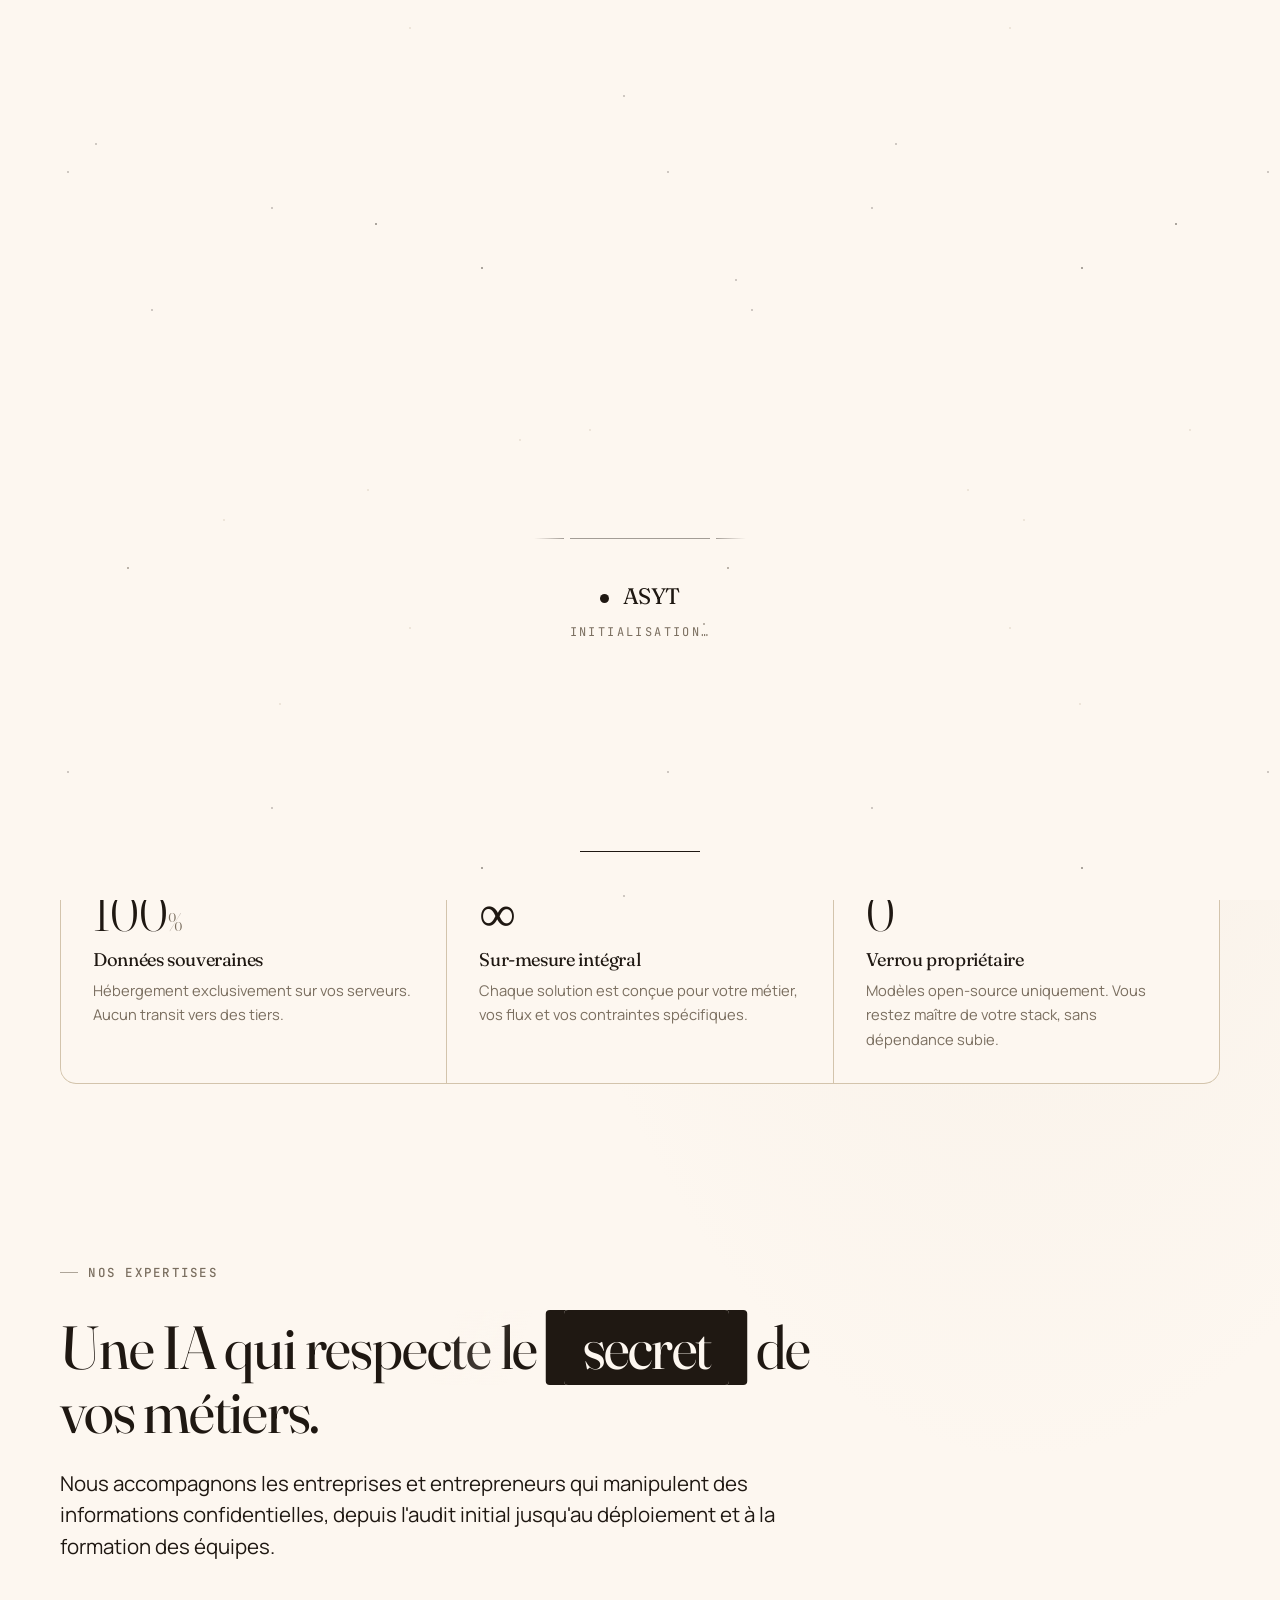
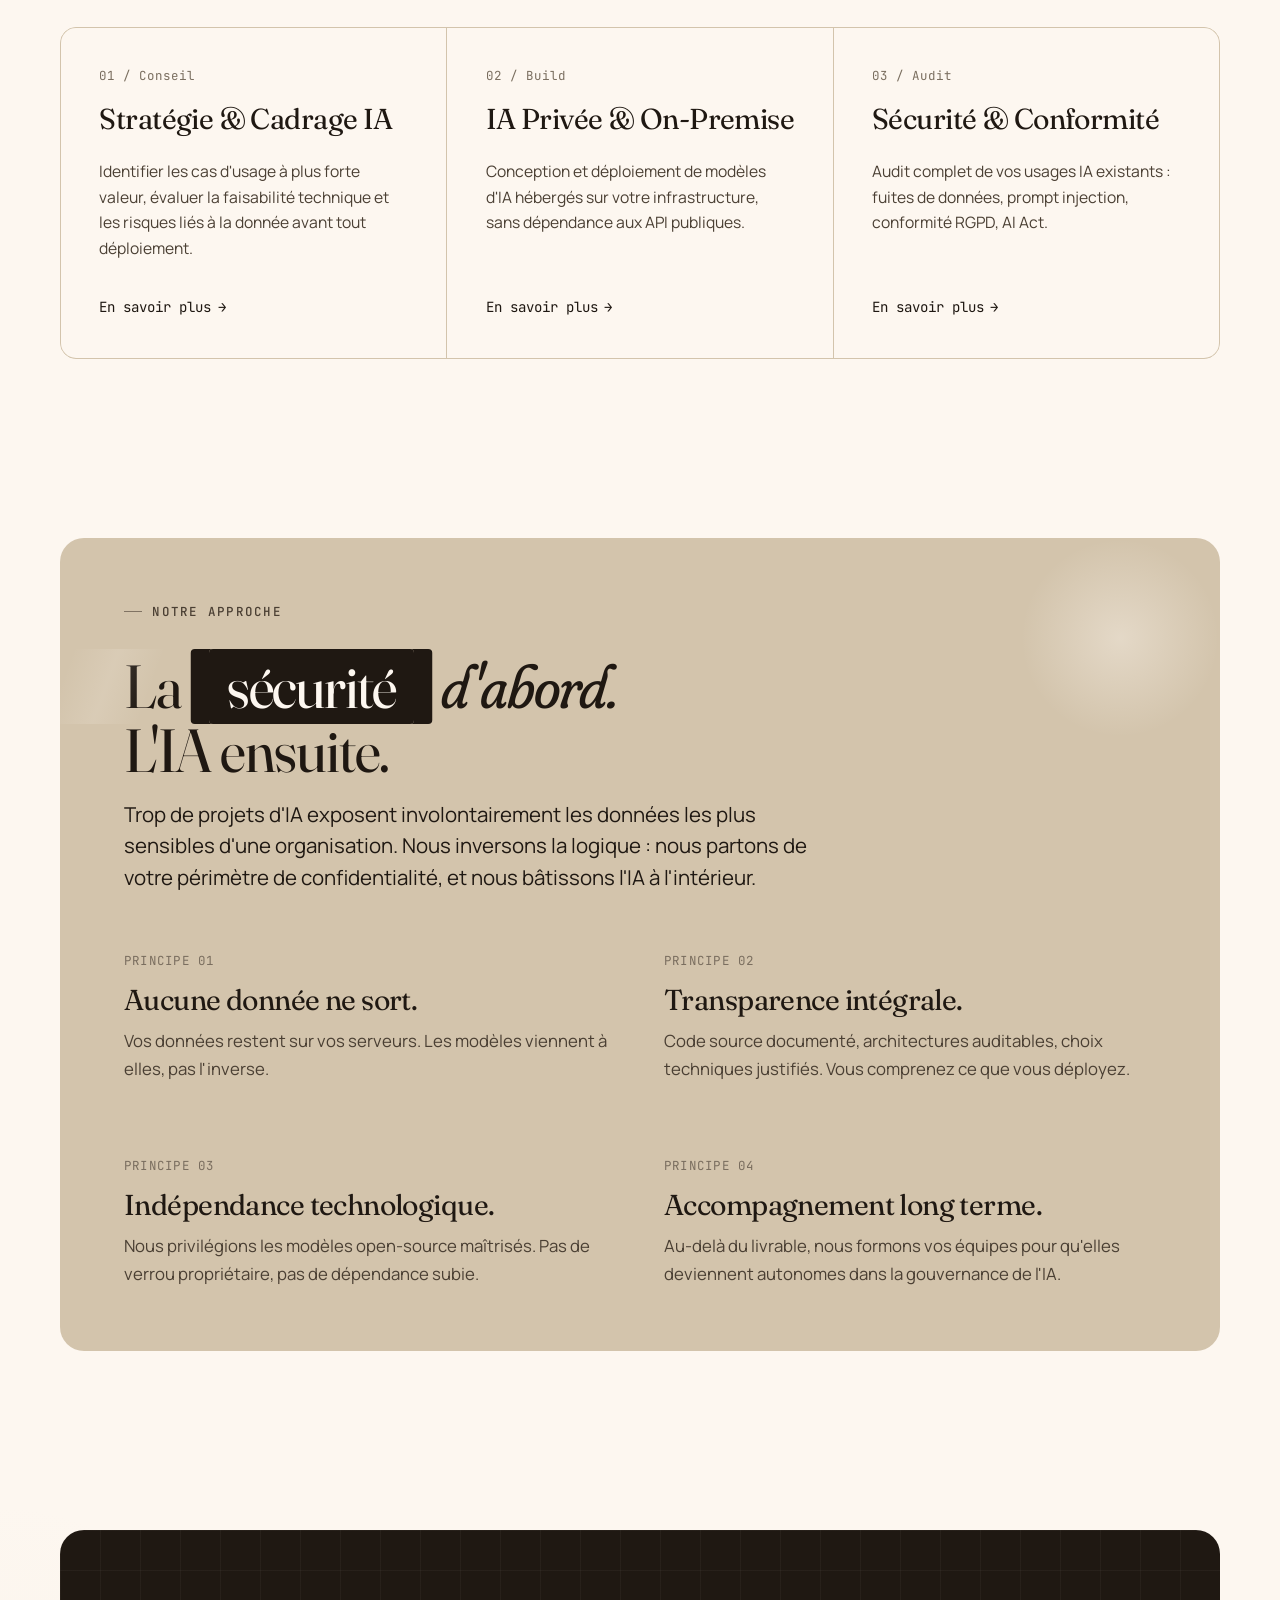
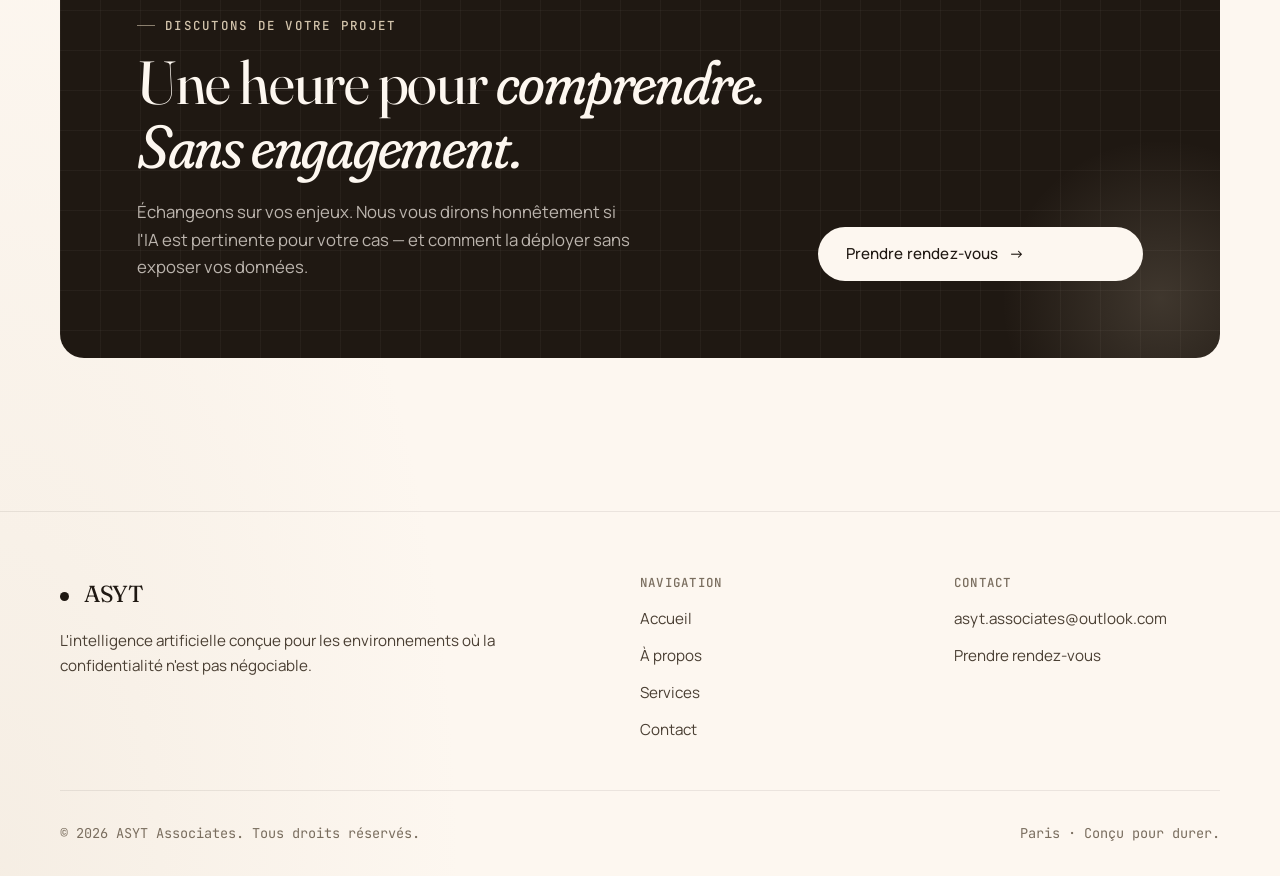
==== commit 190b36df: "Branding nav simplifié : ASYT seul dans le header et footer, Associates conservé dans le copyright" ====
--- a/index.html
+++ b/index.html
@@ -3,7 +3,7 @@
 <head>
 <meta charset="UTF-8">
 <meta name="viewport" content="width=device-width, initial-scale=1.0">
-<title>ASYT Associates — L'IA souveraine pour vos données sensibles</title>
+<title>ASYT — L'IA souveraine pour vos données sensibles</title>
 <meta name="description" content="ASYT Associates conçoit des intelligences artificielles sécurisées et souveraines pour les entreprises et entrepreneurs travaillant avec des données sensibles.">
 <link rel="preconnect" href="https://fonts.googleapis.com">
 <link rel="preconnect" href="https://fonts.gstatic.com" crossorigin>
@@ -45,7 +45,7 @@
   </div>
   <div class="preloader-text">
     <div class="brand">
-      <span style="display:inline-block; width:9px; height:9px; border-radius:50%; background:#1F1812; margin-right:8px; transform:translateY(-1px);"></span>ASYT <span class="italic">Associates</span>
+      <span style="display:inline-block; width:9px; height:9px; border-radius:50%; background:#1F1812; margin-right:8px; transform:translateY(-1px);"></span>ASYT
     </div>
     <div class="tagline">Initialisation…</div>
   </div>
@@ -96,7 +96,7 @@
 <header class="site-header">
   <div class="container">
     <a href="index.html" class="logo" aria-label="ASYT Associates - Accueil">
-      <span class="mark"></span>ASYT <span class="associates">Associates</span>
+      <span class="mark"></span>ASYT
     </a>
     <nav class="nav" id="primary-nav">
       <a href="index.html" class="active">Accueil</a>
@@ -265,7 +265,7 @@
     <div class="footer-grid">
       <div class="footer-brand">
         <div class="logo">
-          <span class="mark"></span>ASYT <span class="associates">Associates</span>
+          <span class="mark"></span>ASYT
         </div>
         <p>L'intelligence artificielle conçue pour les environnements où la confidentialité n'est pas négociable.</p>
       </div>
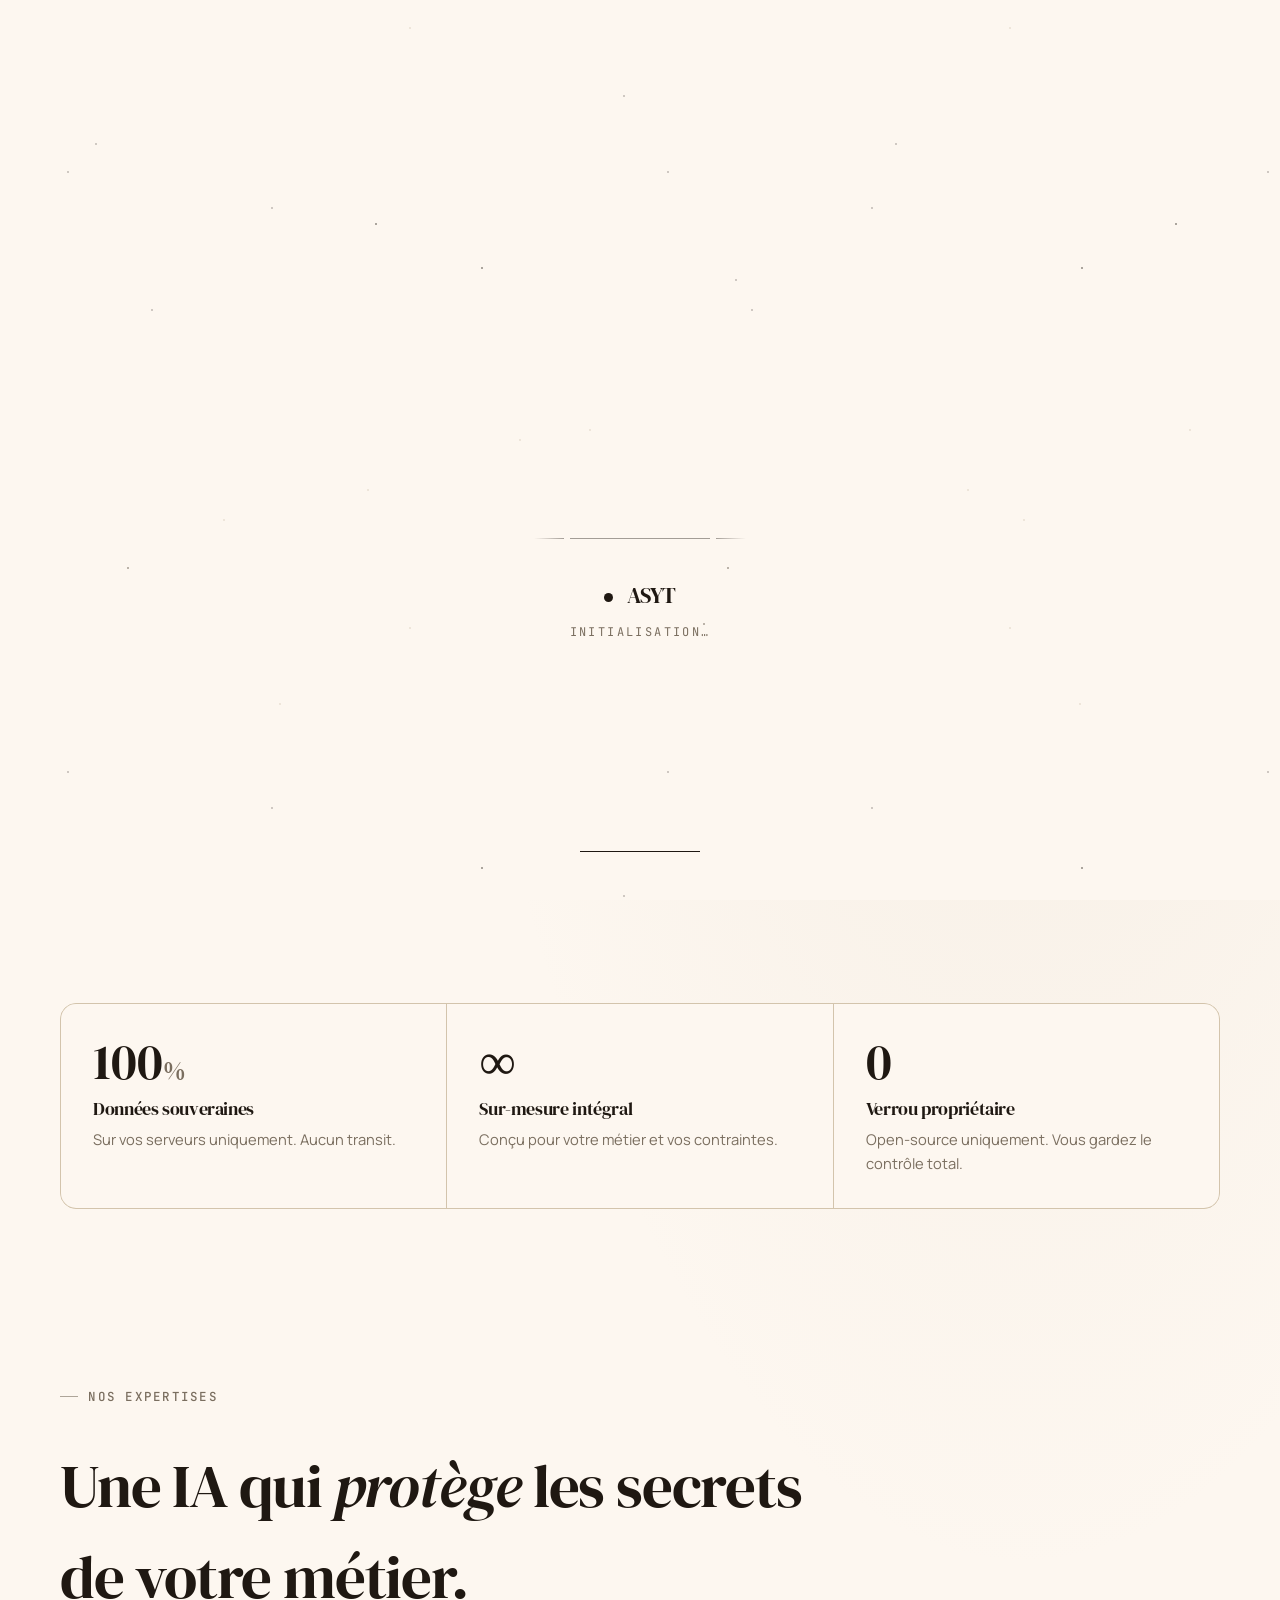
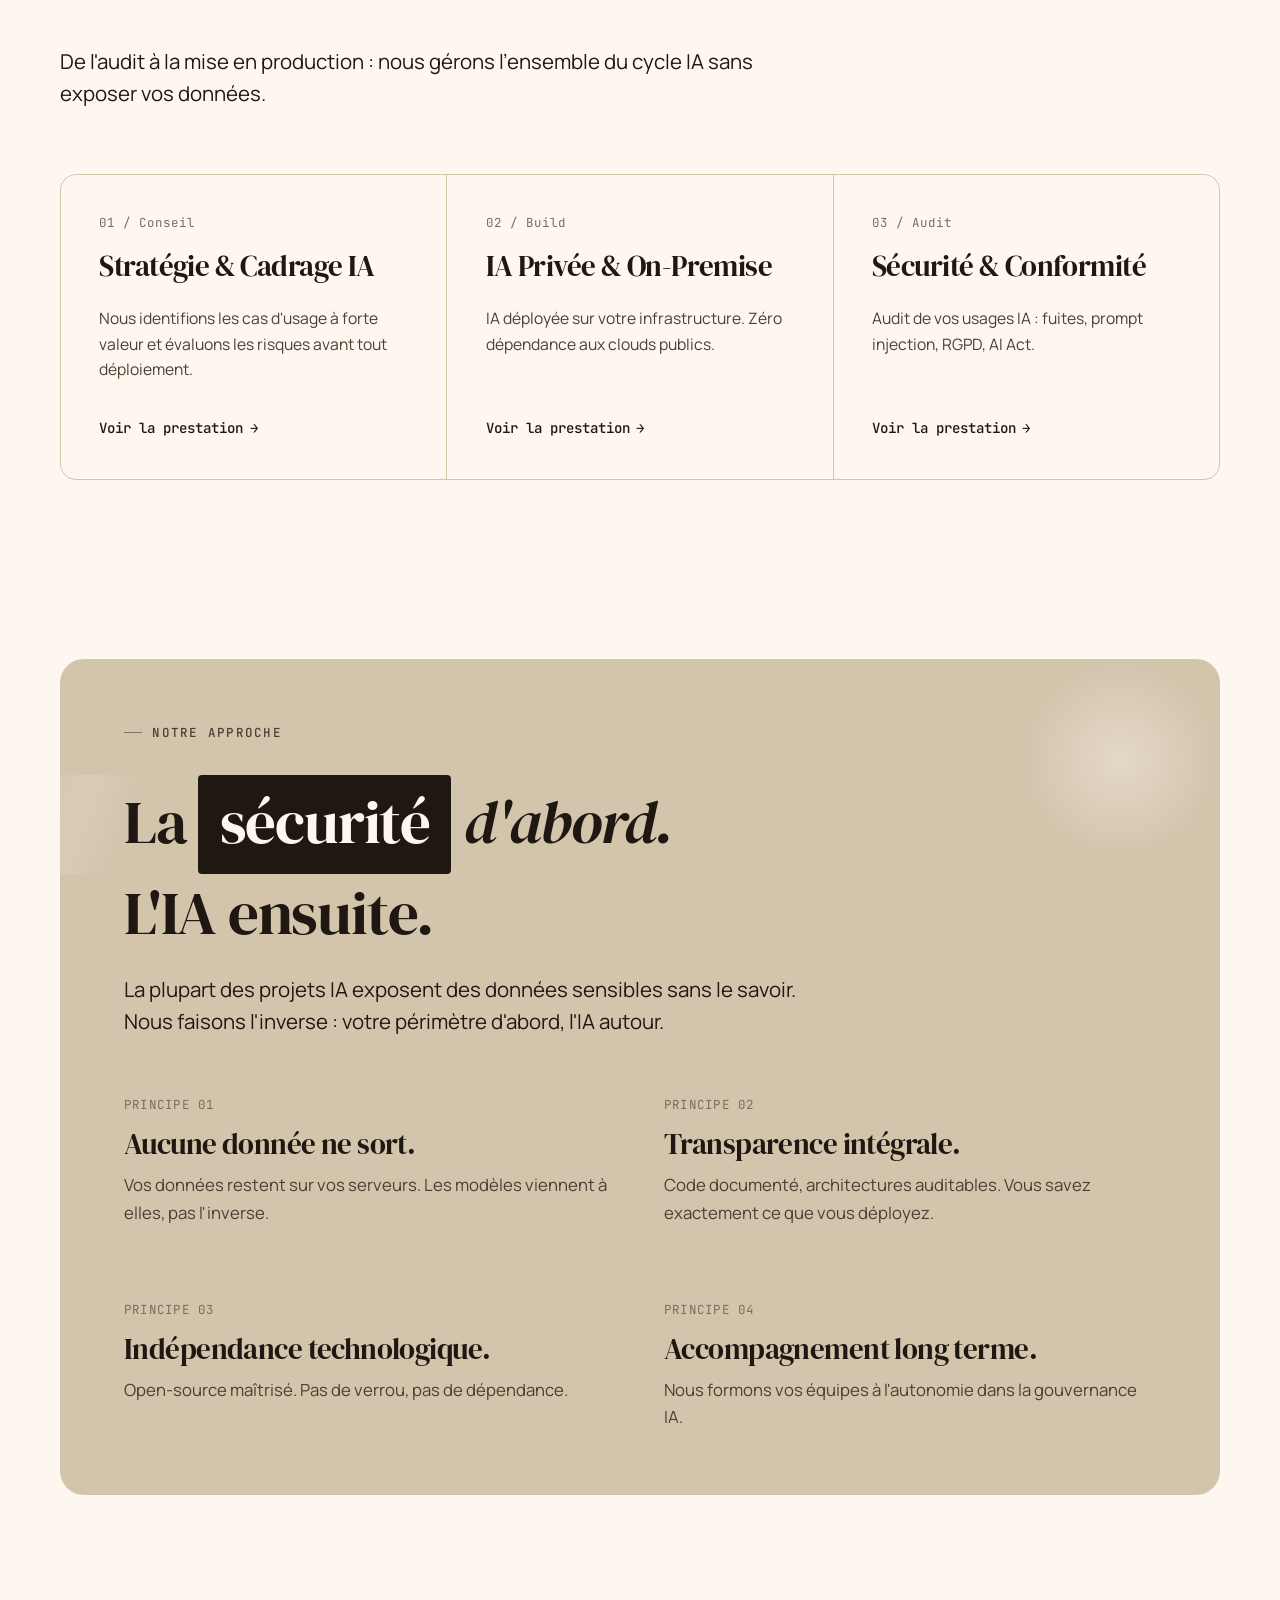
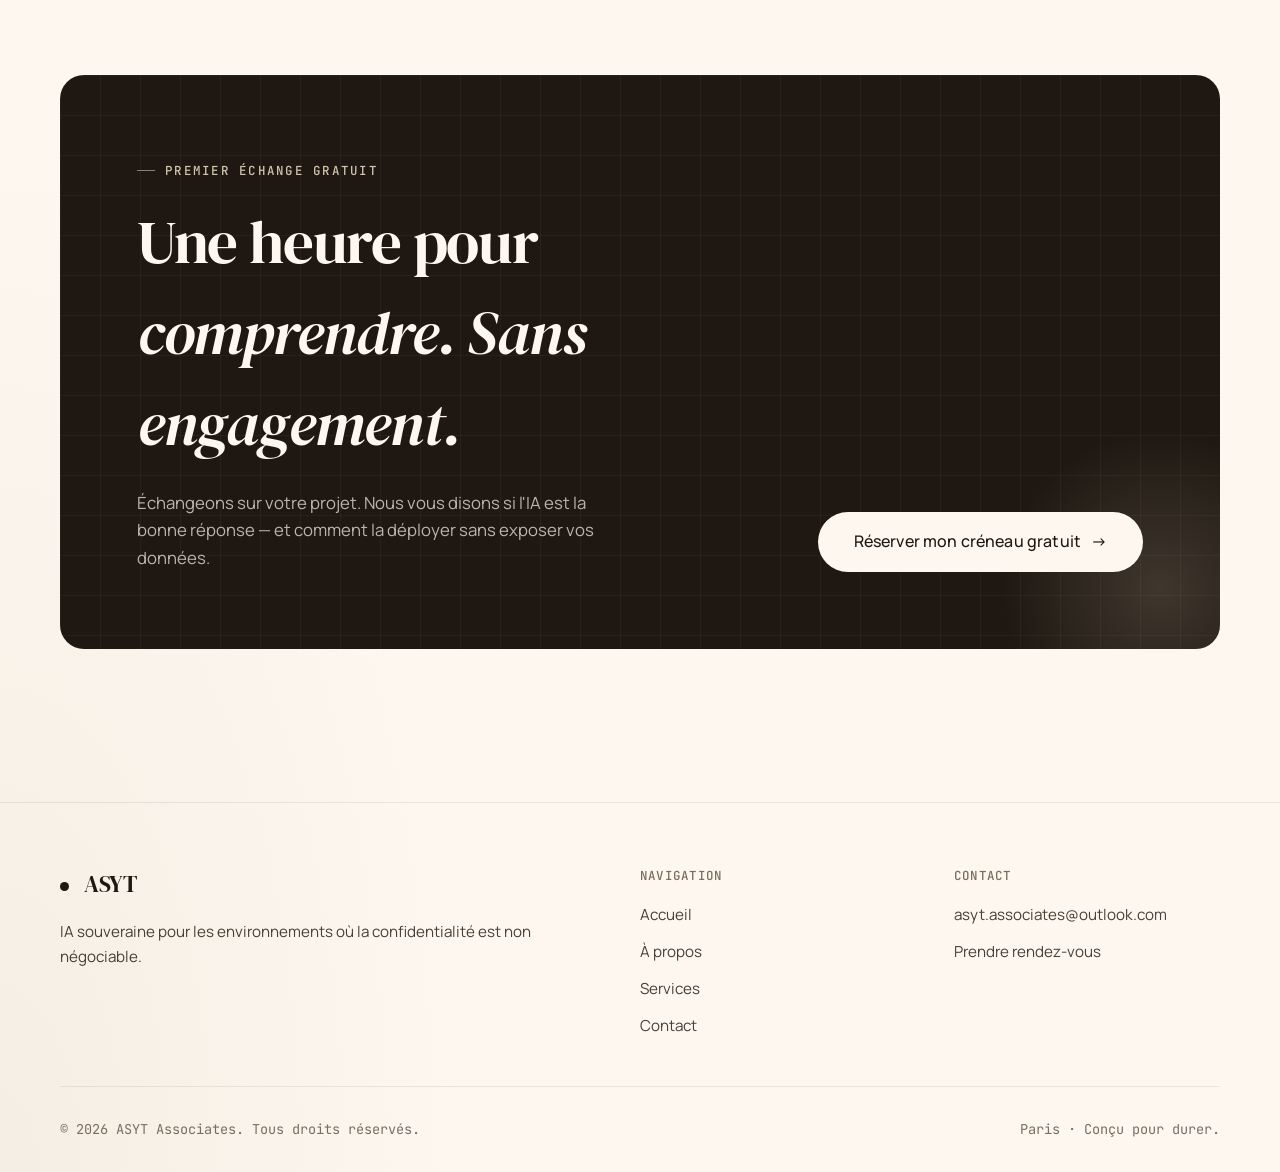
==== commit 762534c5: "Snapshot de récupération : textes raccourcis, accordéon services, FAQ, ajustements styles" ====
--- a/index.html
+++ b/index.html
@@ -128,20 +128,20 @@
           </h1>
           <div class="hero-actions rise rise-4">
             <a href="services.html" class="btn btn-primary">
-              Découvrir nos services
+              Voir nos services
               <span class="arrow">→</span>
             </a>
-            <a href="contact.html" class="btn btn-ghost">Nous contacter</a>
+            <a href="contact.html" class="btn btn-ghost">Parler à un expert</a>
           </div>
         </div>
         <div class="hero-side rise rise-3">
           <img src="asyt-logo.png" alt="ASYT Associates" class="hero-logo">
           <div class="hero-meta">
             <p class="lead">
-              ASYT Associates conçoit et déploie des intelligences artificielles privées pour les organisations dont les données ne peuvent quitter leur périmètre — finance, santé, juridique, défense, recherche.
+              IA privée et locale pour les secteurs où les données ne peuvent pas sortir de votre périmètre — finance, santé, droit, défense, recherche.
             </p>
             <p>
-              Pas de cloud public. Pas de données qui transitent. Une IA pensée pour les environnements où la confidentialité n'est pas une option.
+              Pas de cloud public. Pas de données qui transitent.
             </p>
           </div>
         </div>
@@ -156,17 +156,17 @@
         <div class="stat">
           <div class="num">100<span class="small">%</span></div>
           <h4>Données souveraines</h4>
-          <p>Hébergement exclusivement sur vos serveurs. Aucun transit vers des tiers.</p>
+          <p>Sur vos serveurs uniquement. Aucun transit.</p>
         </div>
         <div class="stat">
           <div class="num">∞</div>
           <h4>Sur-mesure intégral</h4>
-          <p>Chaque solution est conçue pour votre métier, vos flux et vos contraintes spécifiques.</p>
+          <p>Conçu pour votre métier et vos contraintes.</p>
         </div>
         <div class="stat">
           <div class="num">0</div>
           <h4>Verrou propriétaire</h4>
-          <p>Modèles open-source uniquement. Vous restez maître de votre stack, sans dépendance subie.</p>
+          <p>Open-source uniquement. Vous gardez le contrôle total.</p>
         </div>
       </div>
     </div>
@@ -177,28 +177,28 @@
     <div class="container">
       <div class="section-head reveal">
         <span class="eyebrow">Nos expertises</span>
-        <h2>Une IA qui respecte le <span class="highlight italic">secret</span> de vos métiers.</h2>
-        <p class="lead">Nous accompagnons les entreprises et entrepreneurs qui manipulent des informations confidentielles, depuis l'audit initial jusqu'au déploiement et à la formation des équipes.</p>
+        <h2>Une IA qui <span class="italic">protège</span> les secrets de votre métier.</h2>
+        <p class="lead">De l'audit à la mise en production : nous gérons l'ensemble du cycle IA sans exposer vos données.</p>
       </div>
 
       <div class="services-grid reveal">
         <article class="service-card">
           <span class="num">01 / Conseil</span>
           <h3>Stratégie & Cadrage IA</h3>
-          <p>Identifier les cas d'usage à plus forte valeur, évaluer la faisabilité technique et les risques liés à la donnée avant tout déploiement.</p>
-          <a href="services.html#strategie" class="more">En savoir plus</a>
+          <p>Nous identifions les cas d'usage à forte valeur et évaluons les risques avant tout déploiement.</p>
+          <a href="services.html#strategie" class="more">Voir la prestation</a>
         </article>
         <article class="service-card">
           <span class="num">02 / Build</span>
           <h3>IA Privée & On-Premise</h3>
-          <p>Conception et déploiement de modèles d'IA hébergés sur votre infrastructure, sans dépendance aux API publiques.</p>
-          <a href="services.html#on-premise" class="more">En savoir plus</a>
+          <p>IA déployée sur votre infrastructure. Zéro dépendance aux clouds publics.</p>
+          <a href="services.html#on-premise" class="more">Voir la prestation</a>
         </article>
         <article class="service-card">
           <span class="num">03 / Audit</span>
           <h3>Sécurité & Conformité</h3>
-          <p>Audit complet de vos usages IA existants : fuites de données, prompt injection, conformité RGPD, AI Act.</p>
-          <a href="services.html#audit" class="more">En savoir plus</a>
+          <p>Audit de vos usages IA : fuites, prompt injection, RGPD, AI Act.</p>
+          <a href="services.html#audit" class="more">Voir la prestation</a>
         </article>
       </div>
     </div>
@@ -213,7 +213,7 @@
           <h2>La <span class="highlight">sécurité</span> <span class="italic">d'abord.</span><br>L'IA ensuite.</h2>
         </div>
         <p class="lead" style="max-width: 60ch;">
-          Trop de projets d'IA exposent involontairement les données les plus sensibles d'une organisation. Nous inversons la logique : nous partons de votre périmètre de confidentialité, et nous bâtissons l'IA à l'intérieur.
+          La plupart des projets IA exposent des données sensibles sans le savoir. Nous faisons l'inverse : votre périmètre d'abord, l'IA autour.
         </p>
         <div class="values-list">
           <div class="value-item">
@@ -224,17 +224,17 @@
           <div class="value-item">
             <div class="num">PRINCIPE 02</div>
             <h3>Transparence intégrale.</h3>
-            <p>Code source documenté, architectures auditables, choix techniques justifiés. Vous comprenez ce que vous déployez.</p>
+            <p>Code documenté, architectures auditables. Vous savez exactement ce que vous déployez.</p>
           </div>
           <div class="value-item">
             <div class="num">PRINCIPE 03</div>
             <h3>Indépendance technologique.</h3>
-            <p>Nous privilégions les modèles open-source maîtrisés. Pas de verrou propriétaire, pas de dépendance subie.</p>
+            <p>Open-source maîtrisé. Pas de verrou, pas de dépendance.</p>
           </div>
           <div class="value-item">
             <div class="num">PRINCIPE 04</div>
             <h3>Accompagnement long terme.</h3>
-            <p>Au-delà du livrable, nous formons vos équipes pour qu'elles deviennent autonomes dans la gouvernance de l'IA.</p>
+            <p>Nous formons vos équipes à l'autonomie dans la gouvernance IA.</p>
           </div>
         </div>
       </div>
@@ -246,12 +246,12 @@
     <div class="container">
       <div class="cta-block reveal">
         <div>
-          <span class="eyebrow">Discutons de votre projet</span>
+          <span class="eyebrow">Premier échange gratuit</span>
           <h2 style="margin-top: 1rem;">Une heure pour <span class="italic">comprendre.</span> <span class="italic">Sans engagement.</span></h2>
-          <p style="margin-top: 1.2rem; max-width: 50ch;">Échangeons sur vos enjeux. Nous vous dirons honnêtement si l'IA est pertinente pour votre cas — et comment la déployer sans exposer vos données.</p>
+          <p style="margin-top: 1.2rem; max-width: 50ch;">Échangeons sur votre projet. Nous vous disons si l'IA est la bonne réponse — et comment la déployer sans exposer vos données.</p>
         </div>
         <a href="https://calendly.com/asyt-associates/new-meeting" target="_blank" rel="noopener" class="btn btn-primary">
-          Prendre rendez-vous
+          Réserver mon créneau gratuit
           <span class="arrow">→</span>
         </a>
       </div>
@@ -267,7 +267,7 @@
         <div class="logo">
           <span class="mark"></span>ASYT
         </div>
-        <p>L'intelligence artificielle conçue pour les environnements où la confidentialité n'est pas négociable.</p>
+        <p>IA souveraine pour les environnements où la confidentialité est non négociable.</p>
       </div>
       <div class="footer-col">
         <h5>Navigation</h5>
--- a/styles.css
+++ b/styles.css
@@ -3,7 +3,7 @@
    Palette : crème (#FDF7F0) + beige chaud (#D3C4AC)
    ========================================================= */
 
-@import url('https://fonts.googleapis.com/css2?family=Fraunces:ital,opsz,wght@0,9..144,300..800;1,9..144,300..800&family=Manrope:wght@300;400;500;600;700&family=JetBrains+Mono:wght@400;500&display=swap');
+@import url('https://fonts.googleapis.com/css2?family=DM+Serif+Display:ital@0;1&family=Manrope:wght@300;400;500;600;700&family=JetBrains+Mono:wght@400;500&display=swap');
 
 :root {
   --cream: #FDF7F0;
@@ -15,7 +15,7 @@
   --ink-muted: #7A6E5F;
   --line: #D3C4AC;
   --line-soft: rgba(31, 24, 18, 0.08);
-  --serif: 'Fraunces', 'Times New Roman', serif;
+  --serif: 'DM Serif Display', 'Times New Roman', serif;
   --sans: 'Manrope', system-ui, -apple-system, sans-serif;
   --mono: 'JetBrains Mono', ui-monospace, monospace;
   --container: 1240px;
@@ -84,17 +84,16 @@
   font-family: var(--serif);
   font-weight: 400;
   letter-spacing: -0.02em;
-  line-height: 1.05;
-  color: var(--ink);
-}
-h1 { font-size: clamp(2.8rem, 7vw, 5.5rem); font-variation-settings: "opsz" 144, "SOFT" 50; }
-h2 { font-size: clamp(2.2rem, 5vw, 3.8rem); font-variation-settings: "opsz" 100; }
-h3 { font-size: clamp(1.4rem, 2.5vw, 1.8rem); font-variation-settings: "opsz" 36; line-height: 1.2; }
-h4 { font-size: 1.15rem; line-height: 1.3; font-variation-settings: "opsz" 24; }
+  line-height: 1.5;
+  color: var(--ink);
+}
+h1 { font-size: clamp(2.8rem, 7vw, 5.5rem); }
+h2 { font-size: clamp(2.2rem, 5vw, 3.8rem); }
+h3 { font-size: clamp(1.4rem, 2.5vw, 1.8rem); line-height: 1.2; }
+h4 { font-size: 1.15rem; line-height: 1.3; }
 
 .italic {
   font-style: italic;
-  font-variation-settings: "opsz" 144, "SOFT" 100;
 }
 
 p, li, label, input, textarea, select, button, a {
@@ -119,17 +118,13 @@
 .highlight {
   background: var(--ink);
   color: var(--cream);
-  padding: 0 0.3em;
+  padding: 0.08em 0.35em 0.18em;
   border-radius: 4px;
   font-style: normal;
-  font-variation-settings: "opsz" 144;
   position: relative;
   box-decoration-break: clone;
   -webkit-box-decoration-break: clone;
-  box-shadow:
-    0.3em 0 0 var(--ink),
-    -0.3em 0 0 var(--ink);
-  margin: 0 0.3em;
+  display: inline;
   transition: transform var(--transition);
 }
 .highlight::before {
@@ -272,7 +267,6 @@
   font-style: italic;
   font-size: 0.95rem;
   color: var(--ink-muted);
-  font-variation-settings: "opsz" 144, "SOFT" 100;
 }
 
 .nav {
@@ -564,8 +558,7 @@
 .stat .num {
   font-family: var(--serif);
   font-size: clamp(2.5rem, 4vw, 3.4rem);
-  font-weight: 300;
-  font-variation-settings: "opsz" 144;
+  font-weight: 400;
   line-height: 1;
   color: var(--ink);
   margin-bottom: 0.6rem;
@@ -691,8 +684,23 @@
   font-family: var(--sans);
 }
 .cta-block .eyebrow { color: var(--beige); }
-.cta-block .btn-primary { background: var(--cream); color: var(--ink); }
-.cta-block .btn-primary:hover { background: var(--beige); }
+.cta-block .btn-primary {
+  background: var(--cream);
+  color: var(--ink);
+  padding: 1.1rem 2.2rem;
+  font-size: 1rem;
+}
+.cta-block .btn-primary:hover {
+  background: var(--beige);
+  transform: translateY(-2px) scale(1.02);
+  box-shadow: 0 6px 24px rgba(253, 247, 240, 0.15);
+}
+.contact-form .btn-primary {
+  padding: 1.1rem 2.2rem;
+  font-size: 1rem;
+}
+.hero-actions .btn-primary { font-size: 1rem; }
+.service-card .more { font-weight: 500; }
 .cta-block::after {
   content: '';
   position: absolute;
@@ -843,6 +851,50 @@
     font-size: 0.9rem;
   }
   .nav .lang-switch .lang { font-family: var(--mono); font-size: 0.9rem; }
+
+  /* Header dot mobile */
+  .logo .mark {
+    width: 7px;
+    height: 7px;
+  }
+  .logo .mark::after {
+    display: none;
+  }
+
+  /* Hero mobile */
+  .hero-side {
+    order: -1;
+    flex-direction: row;
+    justify-content: center;
+    gap: 0;
+  }
+  .hero-logo {
+    width: 120px;
+    margin: 0 auto;
+    align-self: center;
+    mix-blend-mode: multiply;
+    filter: none;
+    animation: none;
+  }
+  .hero-meta {
+    display: none;
+  }
+  .hero-actions {
+    flex-direction: column;
+  }
+  .hero-actions .btn {
+    width: 100%;
+    justify-content: center;
+  }
+
+  /* Page hero H1 mobile */
+  .page-hero h1 {
+    font-size: clamp(1.8rem, 6vw, 2.4rem);
+    line-height: 1.2;
+    max-width: none;
+    hyphens: auto;
+    overflow-wrap: break-word;
+  }
 }
 
 /* ---------- Page-spécifique : hero variants ---------- */
@@ -922,7 +974,6 @@
 .quote-block .quote-text {
   font-family: var(--serif);
   font-size: clamp(1.6rem, 3.5vw, 2.6rem);
-  font-variation-settings: 'opsz' 144, 'SOFT' 100;
   font-style: italic;
   line-height: 1.25;
   color: var(--ink);
@@ -1143,7 +1194,6 @@
   font-style: italic;
   font-size: 0.95rem;
   color: var(--ink-muted);
-  font-variation-settings: "opsz" 144, "SOFT" 100;
 }
 .preloader-text .tagline {
   font-family: var(--mono);
@@ -1211,6 +1261,73 @@
    FIN PRELOADER
    ========================================================= */
 
+/* ---------- Accordéon commun (services + FAQ) ---------- */
+.accordion-trigger {
+  display: flex;
+  align-items: center;
+  justify-content: space-between;
+  gap: 1rem;
+  width: 100%;
+  padding: 0.75rem 0;
+  text-align: left;
+  border-top: 1px solid var(--line-soft);
+  font-family: var(--mono);
+  font-size: 0.78rem;
+  letter-spacing: 0.08em;
+  color: var(--ink-muted);
+  transition: color var(--transition);
+}
+.accordion-trigger:hover { color: var(--ink); }
+.accordion-trigger:focus-visible {
+  outline: 2px solid var(--ink);
+  outline-offset: 3px;
+  border-radius: 2px;
+}
+
+.accordion-icon {
+  width: 9px;
+  height: 9px;
+  border-right: 1.5px solid currentColor;
+  border-bottom: 1.5px solid currentColor;
+  transform: rotate(45deg);
+  transition: transform var(--transition);
+  flex-shrink: 0;
+}
+.accordion-trigger[aria-expanded="true"] .accordion-icon {
+  transform: rotate(-135deg);
+}
+
+.accordion-panel {
+  display: grid;
+  grid-template-rows: 0fr;
+  transition: grid-template-rows var(--transition-slow);
+}
+.accordion-panel.is-open { grid-template-rows: 1fr; }
+.accordion-inner { overflow: hidden; min-height: 0; }
+.accordion-inner ul { padding: 0.5rem 0 1.2rem; }
+.accordion-inner p {
+  padding-bottom: 1.2rem;
+  color: var(--ink-soft);
+  font-size: 0.97rem;
+  line-height: 1.65;
+}
+
+/* FAQ — trigger plus lisible */
+.accordion-trigger--faq {
+  padding: 1.2rem 0;
+  font-family: var(--sans);
+  font-size: 1rem;
+  font-weight: 500;
+  letter-spacing: 0;
+  color: var(--ink);
+  border-top: 1px solid var(--line);
+}
+.faq-list .accordion-item:last-child { border-bottom: 1px solid var(--line); }
+
+@media (max-width: 760px) {
+  .accordion-trigger--faq { font-size: 0.95rem; gap: 0.75rem; }
+}
+
 /* ---------- Réduction des animations ---------- */
 @media (prefers-reduced-motion: reduce) {
   *, *::before, *::after {
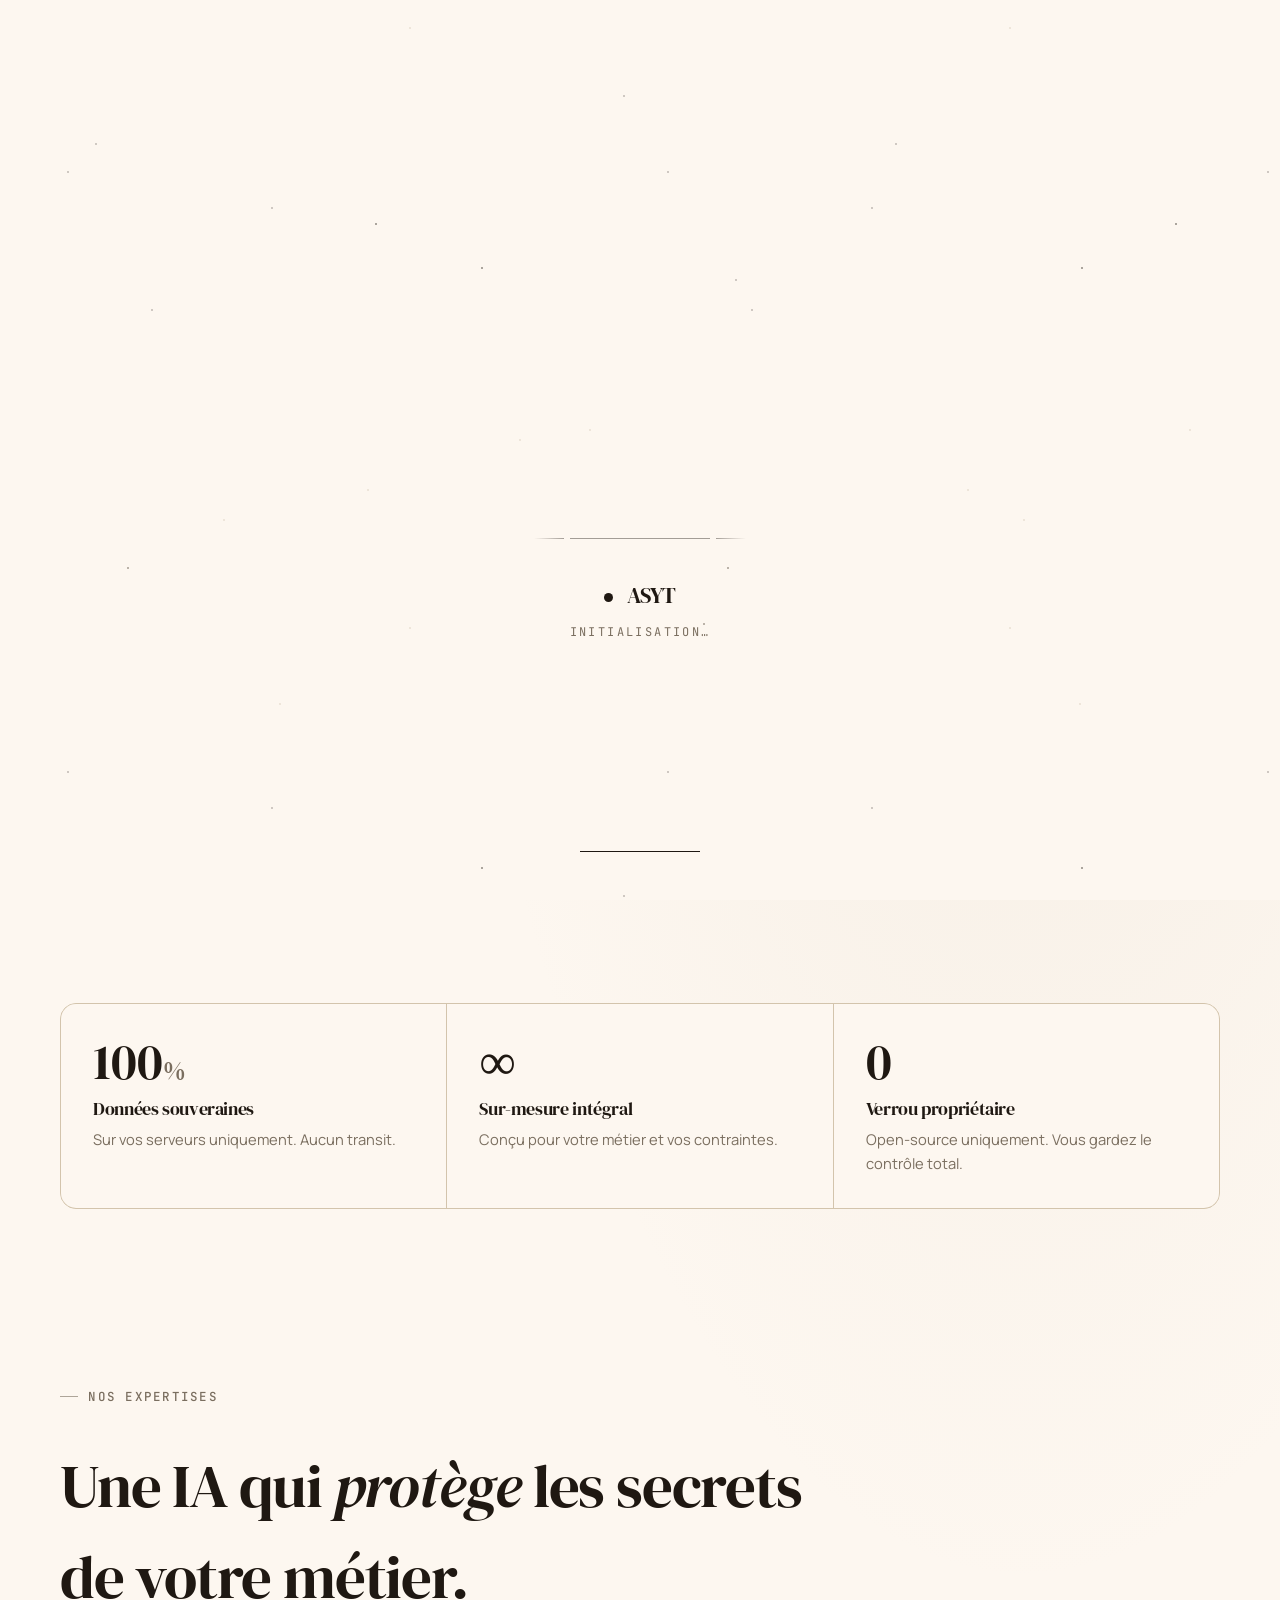
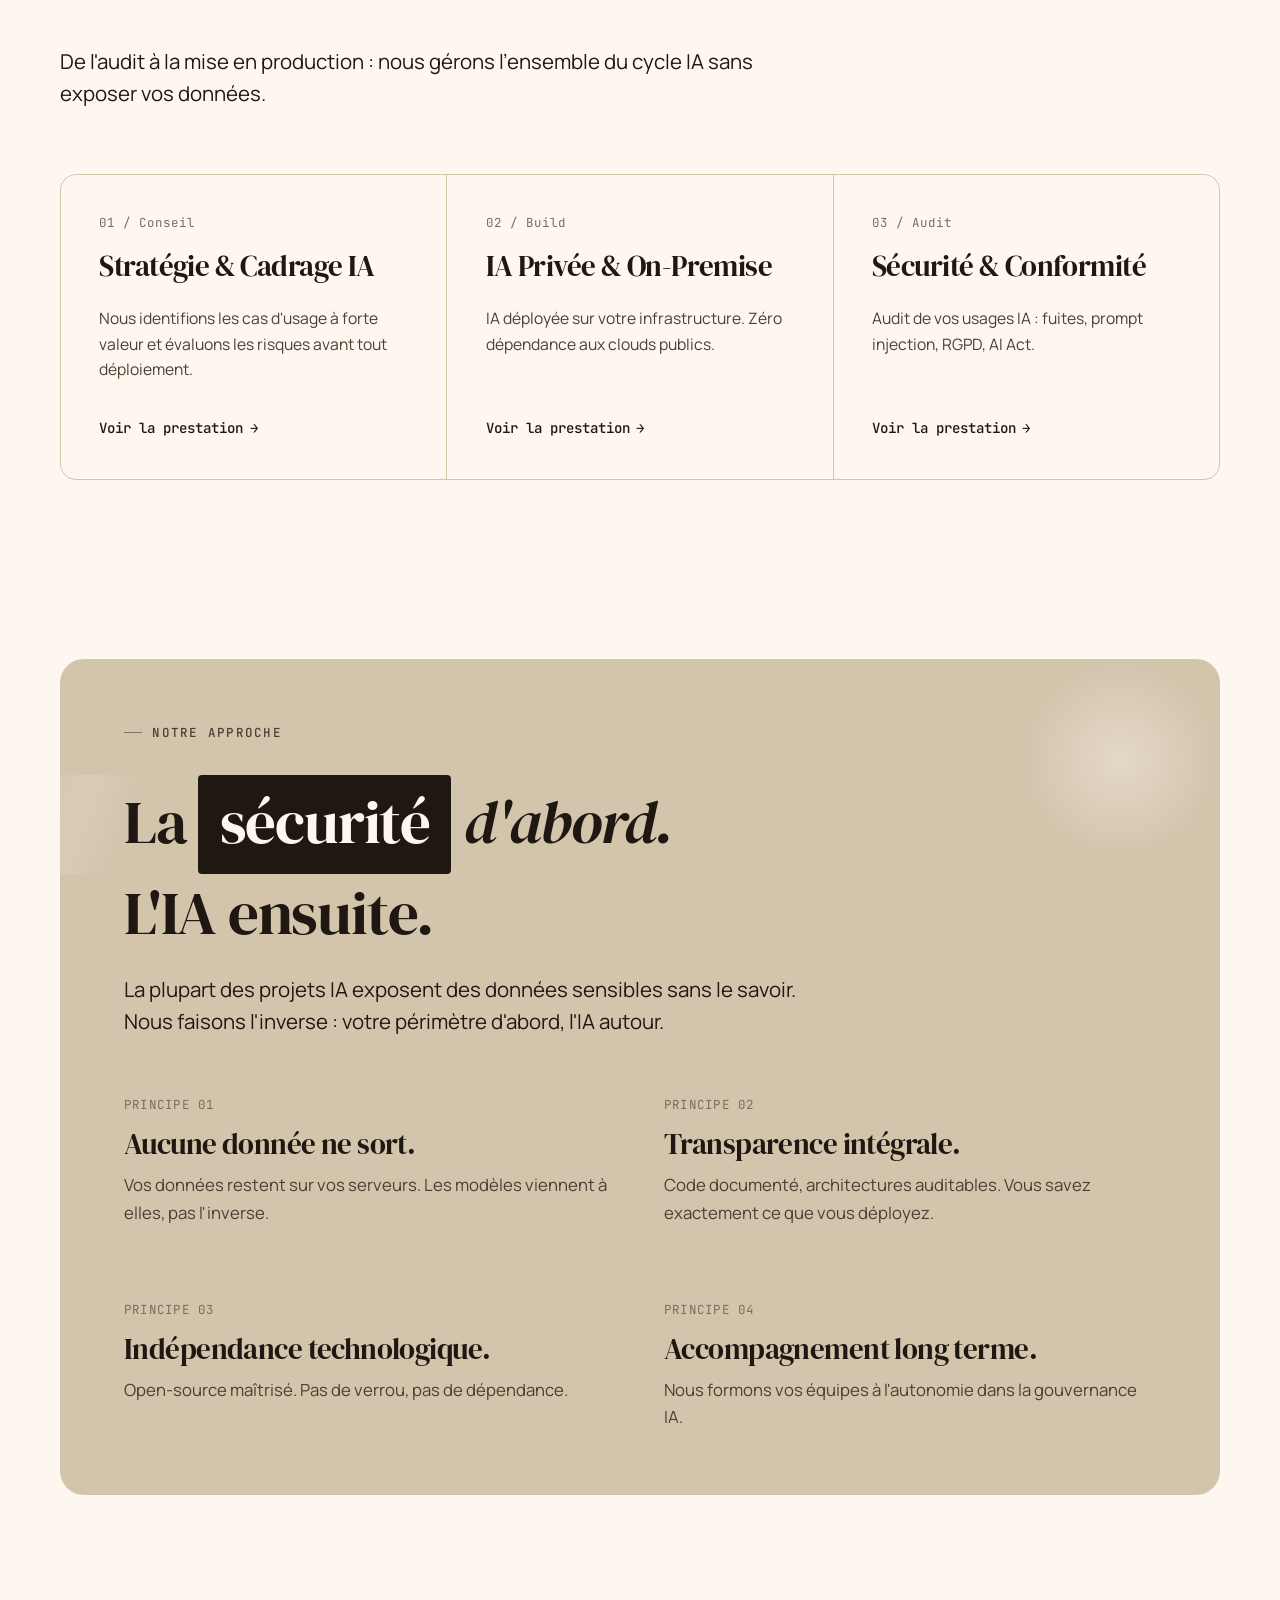
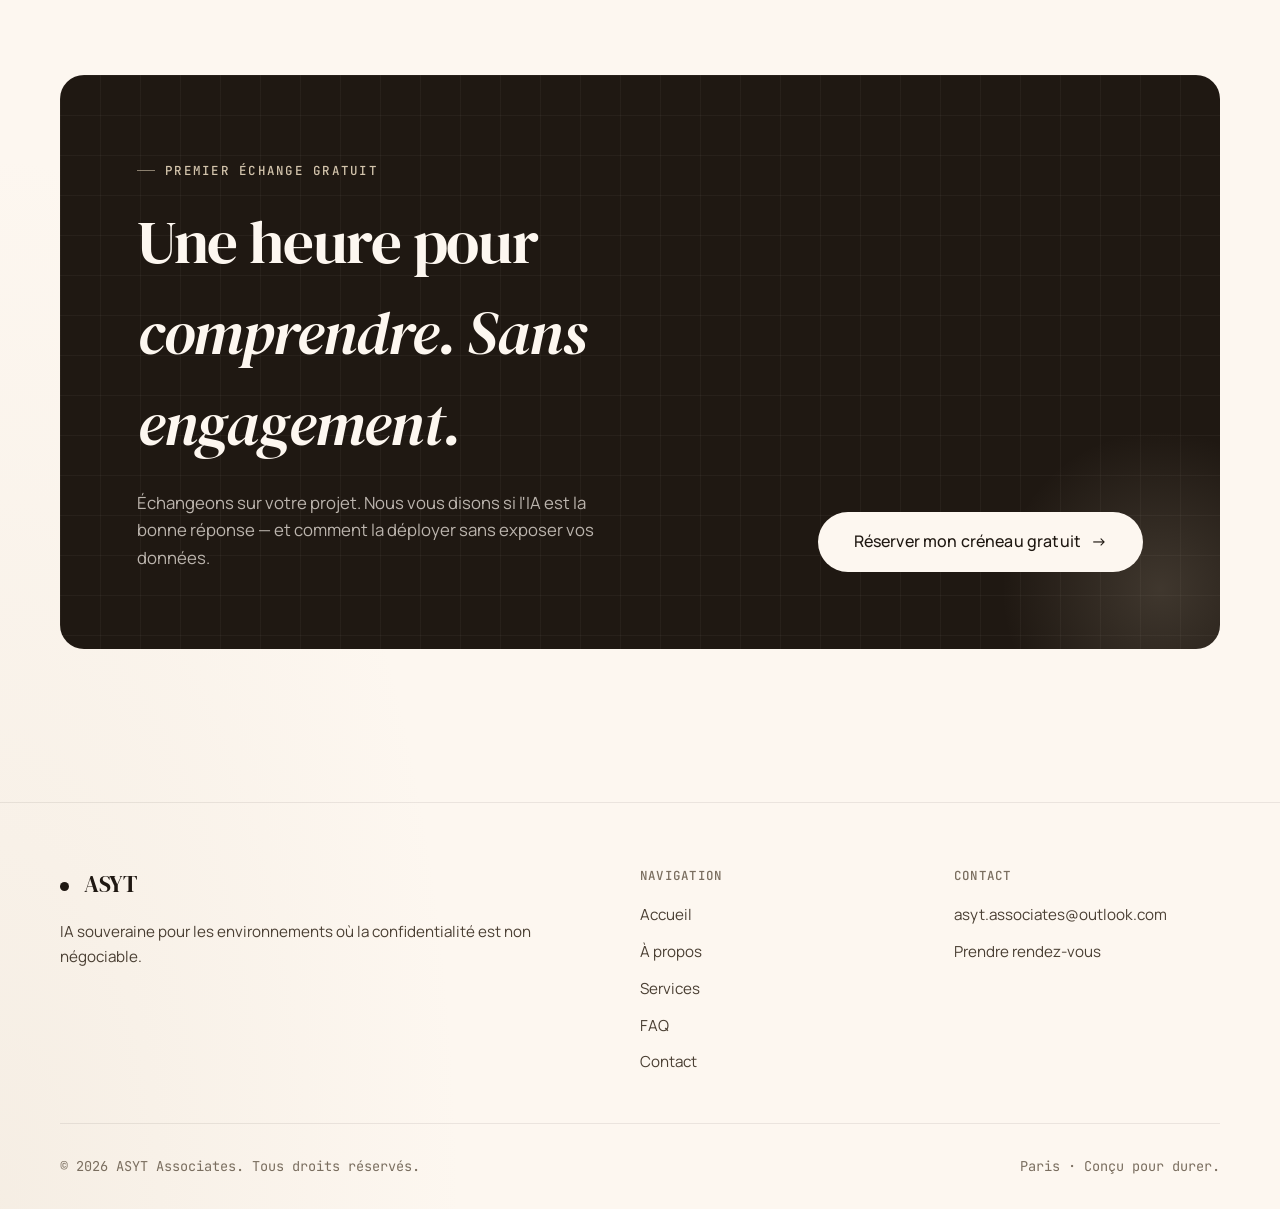
==== commit 2d64e7ab: "FAQ déplacée vers page dédiée + navigation mise à jour" ====
--- a/index.html
+++ b/index.html
@@ -102,6 +102,7 @@
       <a href="index.html" class="active">Accueil</a>
       <a href="a-propos.html">À propos</a>
       <a href="services.html">Services</a>
+      <a href="faq.html">FAQ</a>
       <a href="contact.html">Contact</a>
       <div class="lang-switch">
         <a href="index.html" class="lang active">FR</a>
@@ -275,6 +276,7 @@
           <li><a href="index.html">Accueil</a></li>
           <li><a href="a-propos.html">À propos</a></li>
           <li><a href="services.html">Services</a></li>
+          <li><a href="faq.html">FAQ</a></li>
           <li><a href="contact.html">Contact</a></li>
         </ul>
       </div>
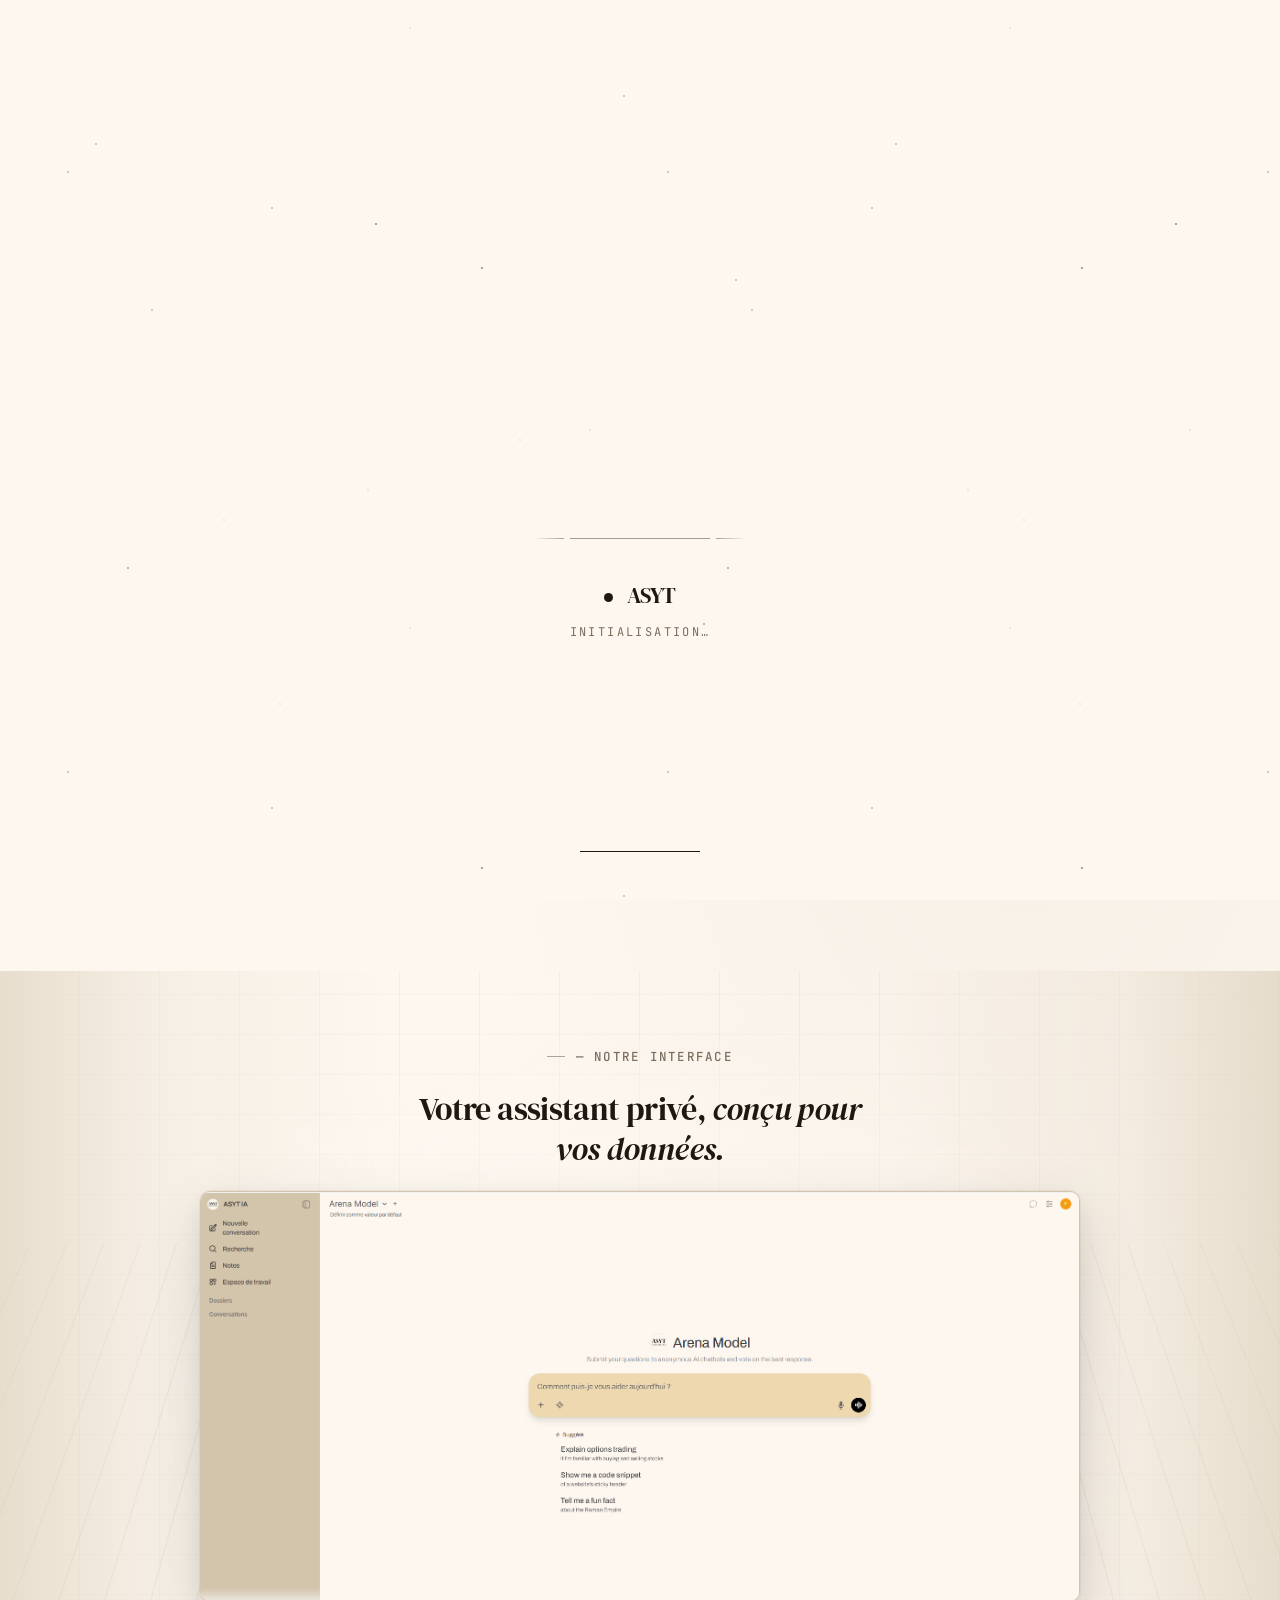
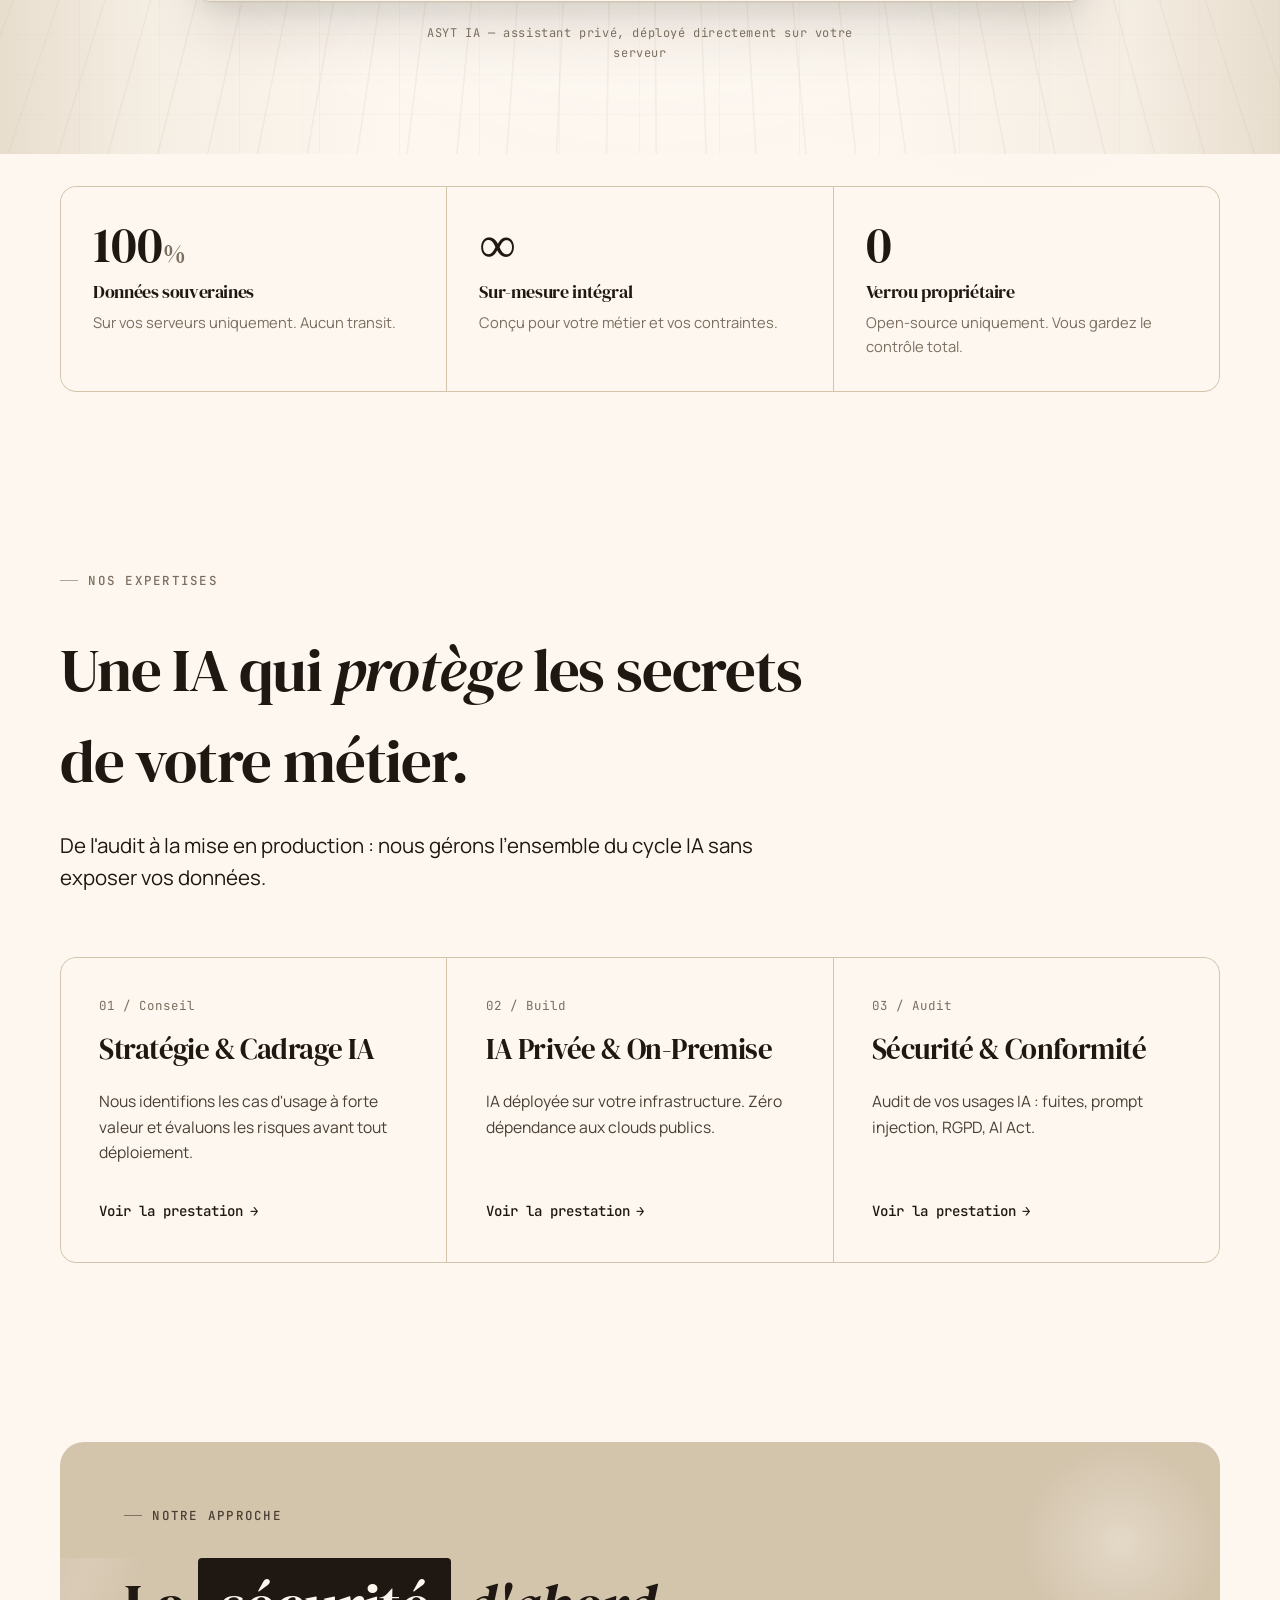
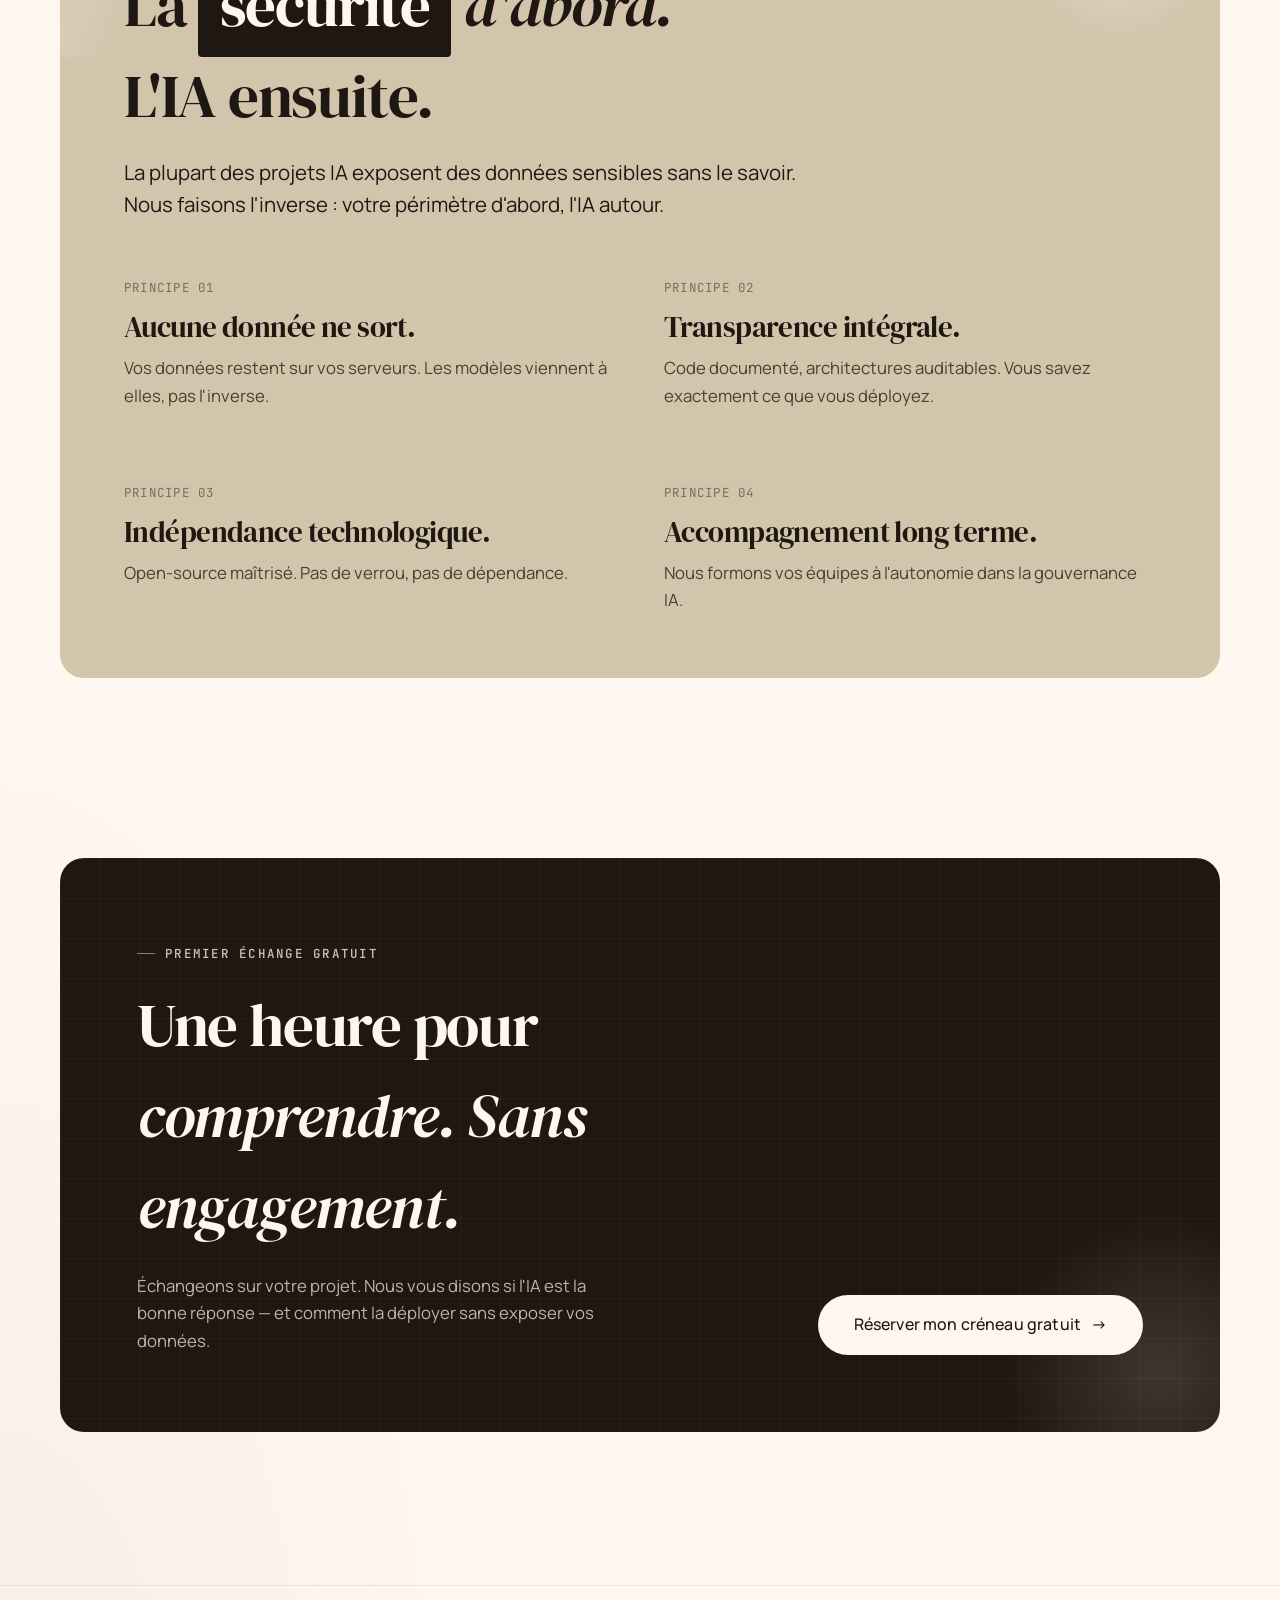
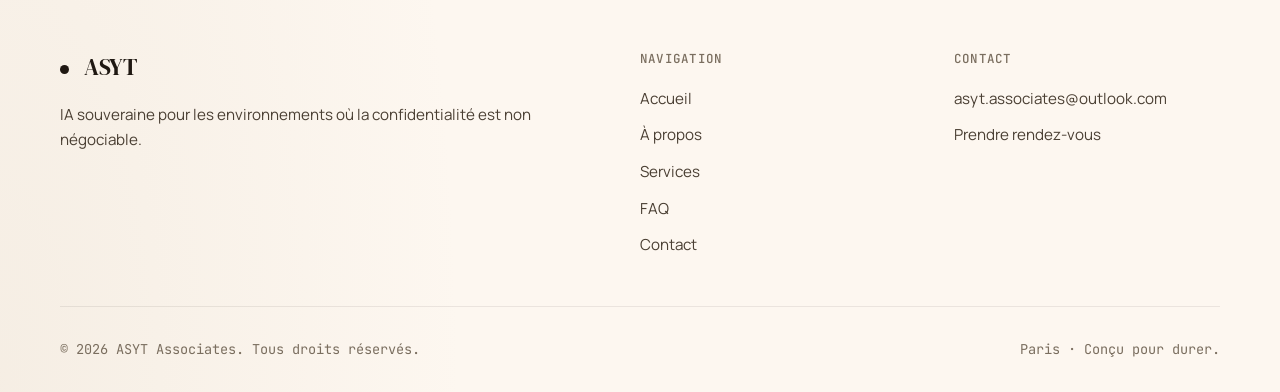
==== commit b0428122: "Section interface ASYT avec effet géométrique inspiré Mistral (hero préservé)" ====
--- a/index.html
+++ b/index.html
@@ -150,6 +150,26 @@
     </div>
   </section>
 
+  <!-- INTERFACE PRODUIT -->
+  <section class="product-hero">
+    <div class="product-backdrop" aria-hidden="true"></div>
+    <div class="container">
+      <div class="product-showcase reveal">
+        <span class="eyebrow">— Notre interface</span>
+        <h2 class="product-heading">Votre assistant privé,
+          <span class="italic">conçu pour vos données.</span></h2>
+        <div class="product-stage">
+          <figure class="product-img-frame">
+            <img src="interface-asyt.png"
+                 alt="Interface de l'assistant IA privé ASYT"
+                 loading="lazy">
+          </figure>
+        </div>
+        <p class="product-tagline">ASYT IA — assistant privé, déployé directement sur votre serveur</p>
+      </div>
+    </div>
+  </section>
+
   <!-- STATS -->
   <section style="padding-top: 2rem;">
     <div class="container">
--- a/styles.css
+++ b/styles.css
@@ -395,6 +395,105 @@
   margin-top: 2.2rem;
 }
 
+/* ---------- Interface produit — effet géométrique ---------- */
+.product-hero {
+  position: relative;
+  overflow: hidden;
+  padding: clamp(3rem, 6vw, 5rem) 0 clamp(3.5rem, 7vw, 6rem);
+}
+.product-backdrop {
+  position: absolute;
+  inset: 0;
+  z-index: 0;
+  background:
+    radial-gradient(ellipse 55% 70% at 50% 55%,
+      var(--cream) 0%, transparent 70%),
+    linear-gradient(90deg,
+      rgba(211, 196, 172, 0.5) 0%,
+      rgba(229, 219, 200, 0.3) 12%,
+      transparent 30%,
+      transparent 70%,
+      rgba(229, 219, 200, 0.3) 88%,
+      rgba(211, 196, 172, 0.5) 100%),
+    repeating-linear-gradient(90deg,
+      transparent 0px, transparent 79px,
+      rgba(31, 24, 18, 0.035) 79px, rgba(31, 24, 18, 0.035) 80px),
+    repeating-linear-gradient(0deg,
+      transparent 0px, transparent 39px,
+      rgba(31, 24, 18, 0.025) 39px, rgba(31, 24, 18, 0.025) 40px);
+}
+.product-backdrop::after {
+  content: '';
+  position: absolute;
+  inset: -40% -30%;
+  background: repeating-linear-gradient(90deg,
+    transparent 0px, transparent 56px,
+    rgba(211, 196, 172, 0.18) 56px, rgba(211, 196, 172, 0.18) 58px);
+  transform: perspective(900px) rotateX(22deg);
+  transform-origin: 50% 100%;
+  pointer-events: none;
+}
+.product-showcase {
+  position: relative;
+  z-index: 1;
+  display: flex;
+  flex-direction: column;
+  align-items: center;
+  gap: 1.4rem;
+  text-align: center;
+}
+.product-heading {
+  font-size: clamp(1.5rem, 2.5vw, 2rem);
+  max-width: 28ch;
+  line-height: 1.25;
+}
+.product-stage {
+  width: 100%;
+  max-width: 880px;
+}
+.product-img-frame {
+  border-radius: 10px;
+  border: 1px solid var(--line);
+  overflow: hidden;
+  box-shadow:
+    0 0 0 1px rgba(31, 24, 18, 0.04),
+    0 8px 24px rgba(31, 24, 18, 0.08),
+    0 24px 64px rgba(31, 24, 18, 0.12);
+}
+.product-img-frame img { width: 100%; height: auto; display: block; }
+.product-tagline {
+  font-family: var(--mono);
+  font-size: 0.75rem;
+  color: var(--ink-muted);
+  letter-spacing: 0.05em;
+}
+@media (max-width: 760px) {
+  .product-backdrop::after { display: none; }
+  .product-img-frame { border-radius: 6px; }
+  .product-showcase { gap: 1rem; }
+}
+
+/* ---------- Interface produit — figure simple (services.html) ---------- */
+.interface-figure {
+  margin-top: 2.5rem;
+  border-radius: 8px;
+  border: 1px solid var(--line);
+  overflow: hidden;
+  box-shadow: 0 8px 32px rgba(31, 24, 18, 0.08);
+}
+.interface-figure img { width: 100%; height: auto; display: block; }
+.interface-figure figcaption {
+  font-family: var(--mono);
+  font-size: 0.75rem;
+  color: var(--ink-muted);
+  letter-spacing: 0.05em;
+  padding: 0.75rem 1rem;
+  border-top: 1px solid var(--line-soft);
+}
+@media (max-width: 760px) {
+  .interface-figure { border-radius: 6px; margin-top: 1.5rem; }
+}
+
 /* ---------- Sections ---------- */
 section {
   padding: clamp(3.5rem, 7vw, 6.5rem) 0;
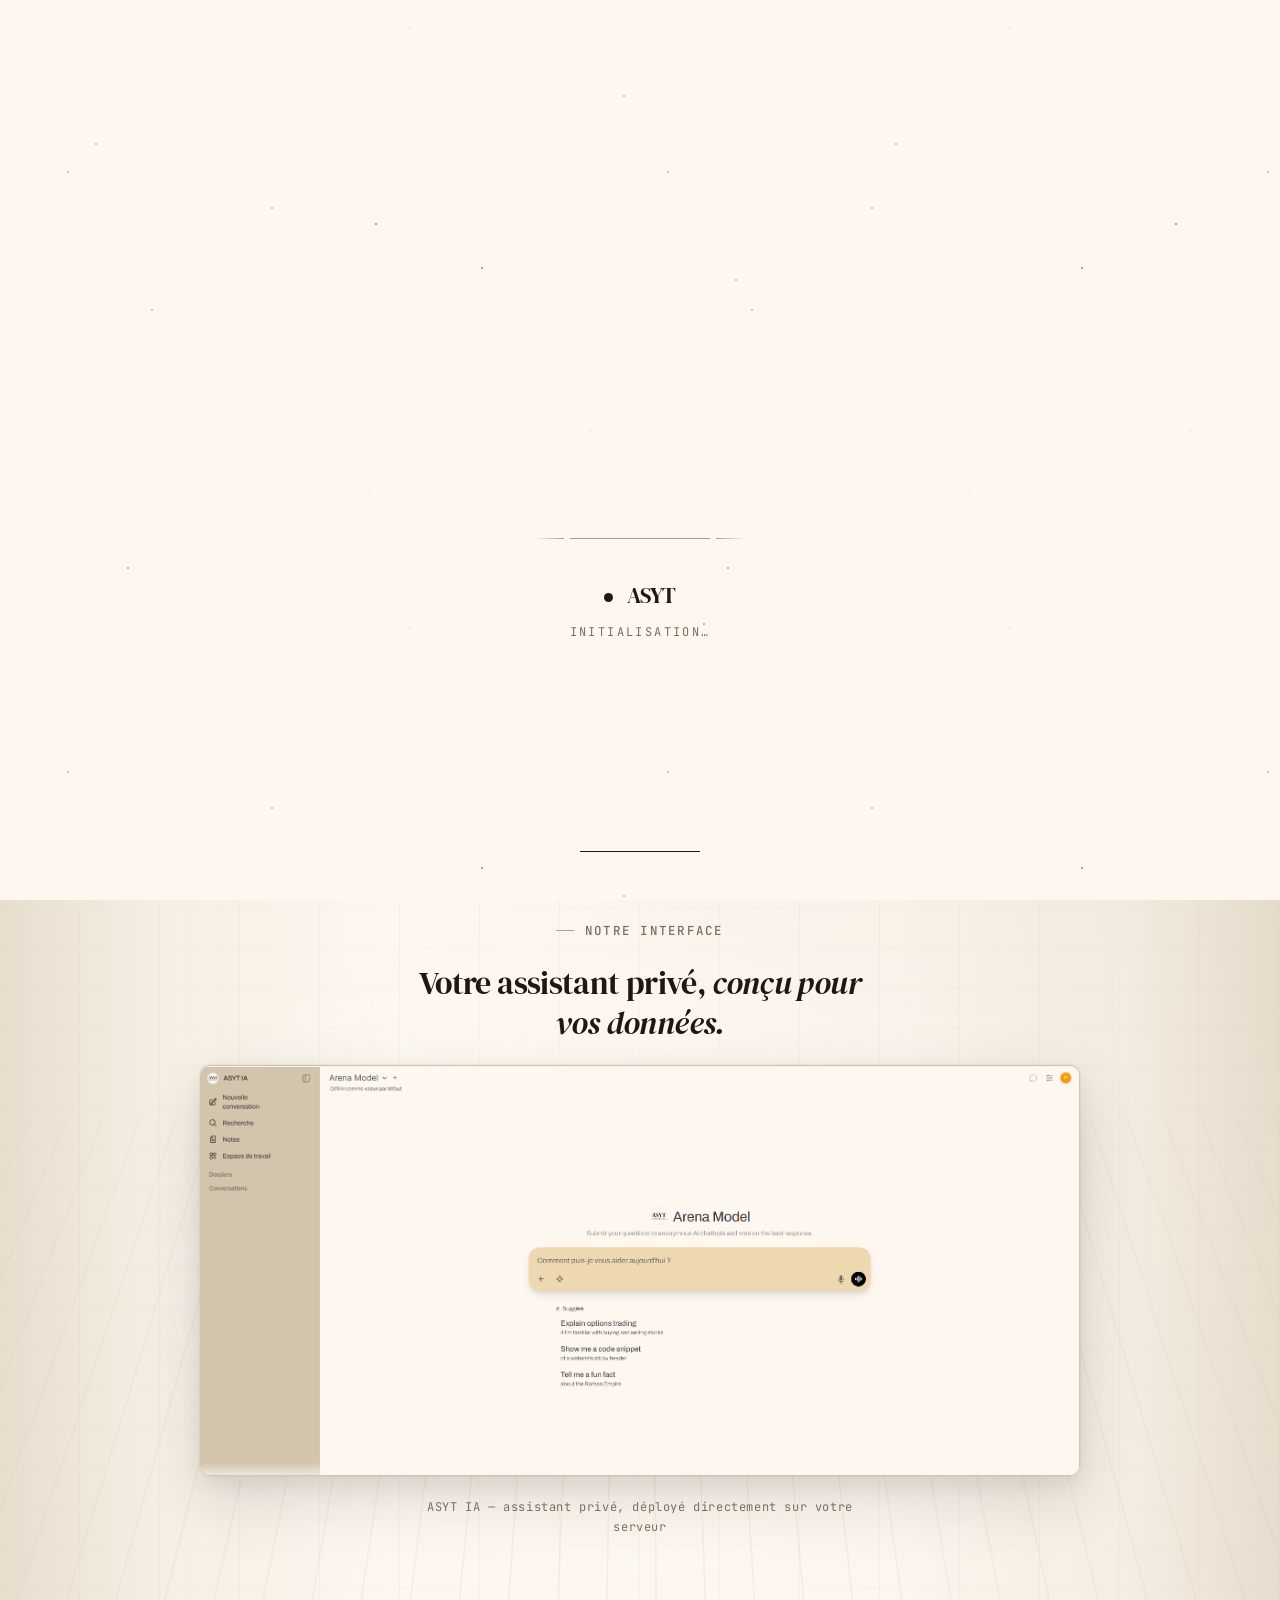
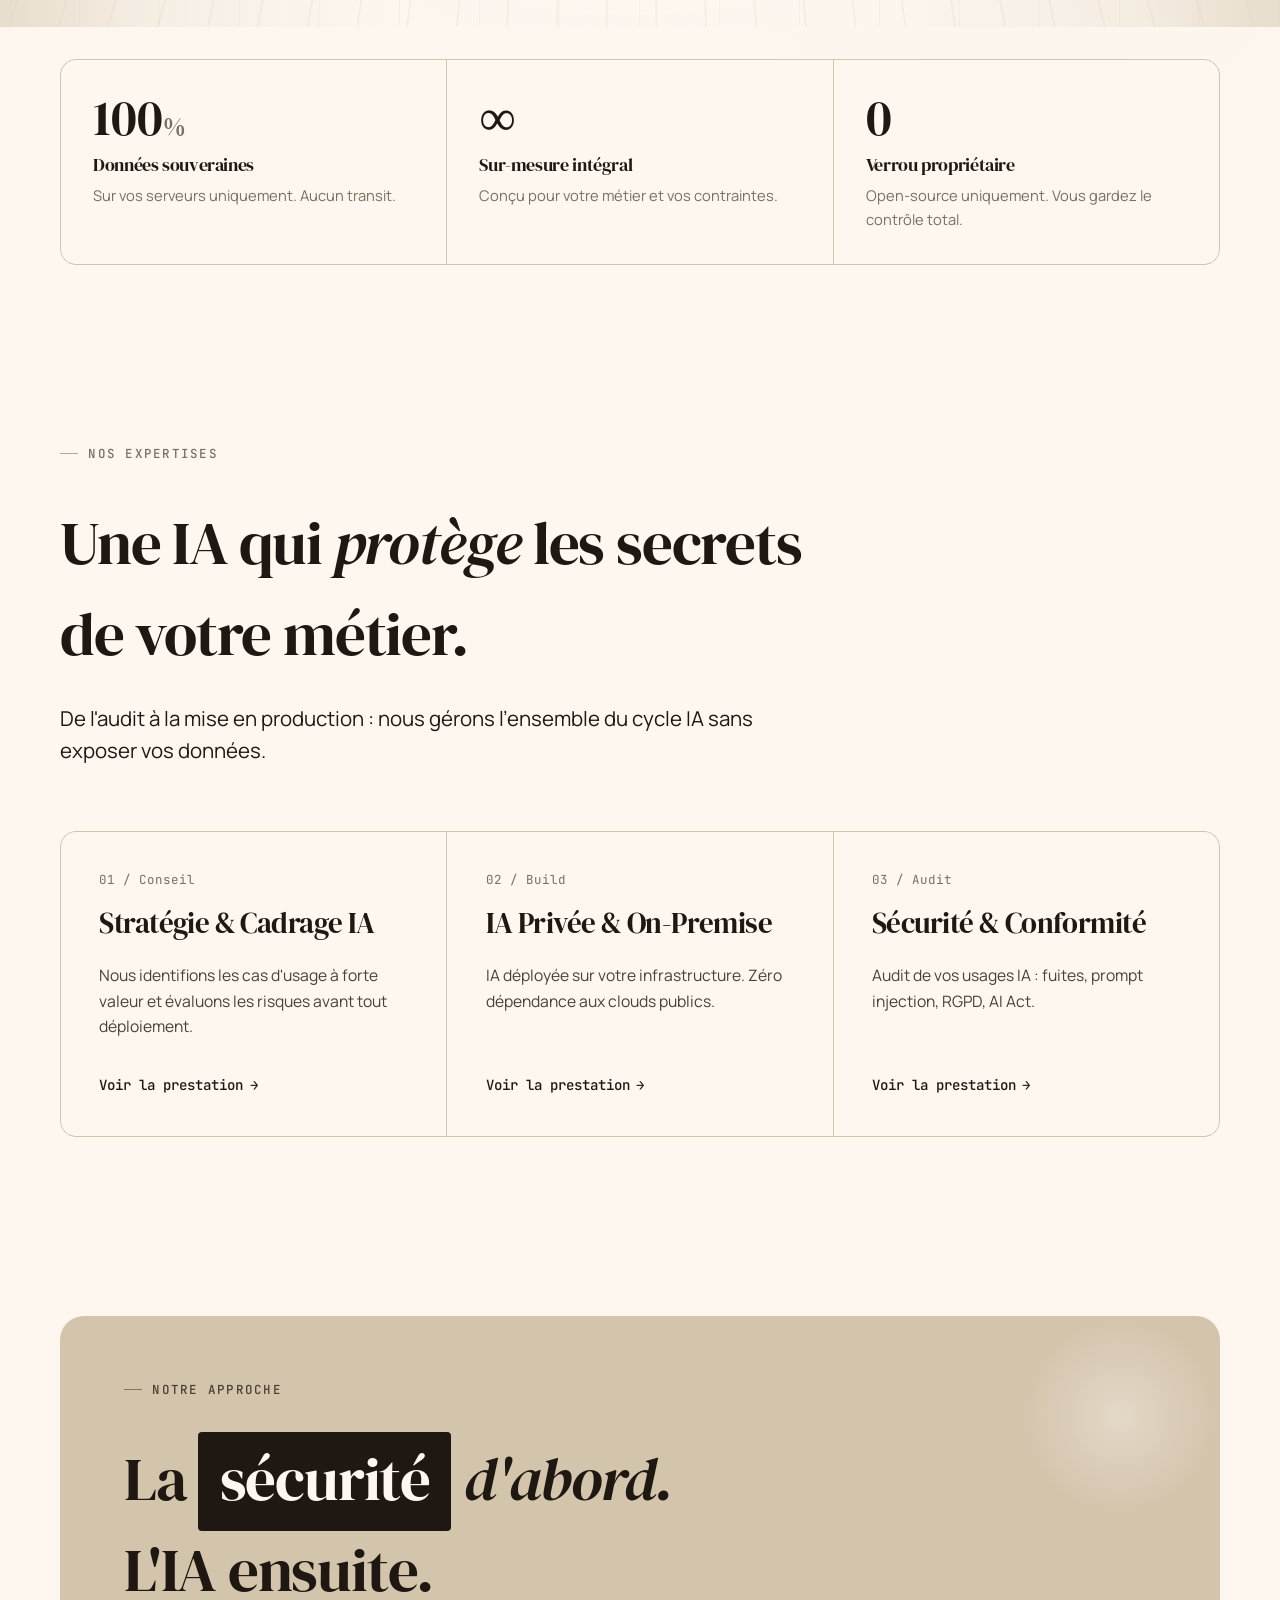
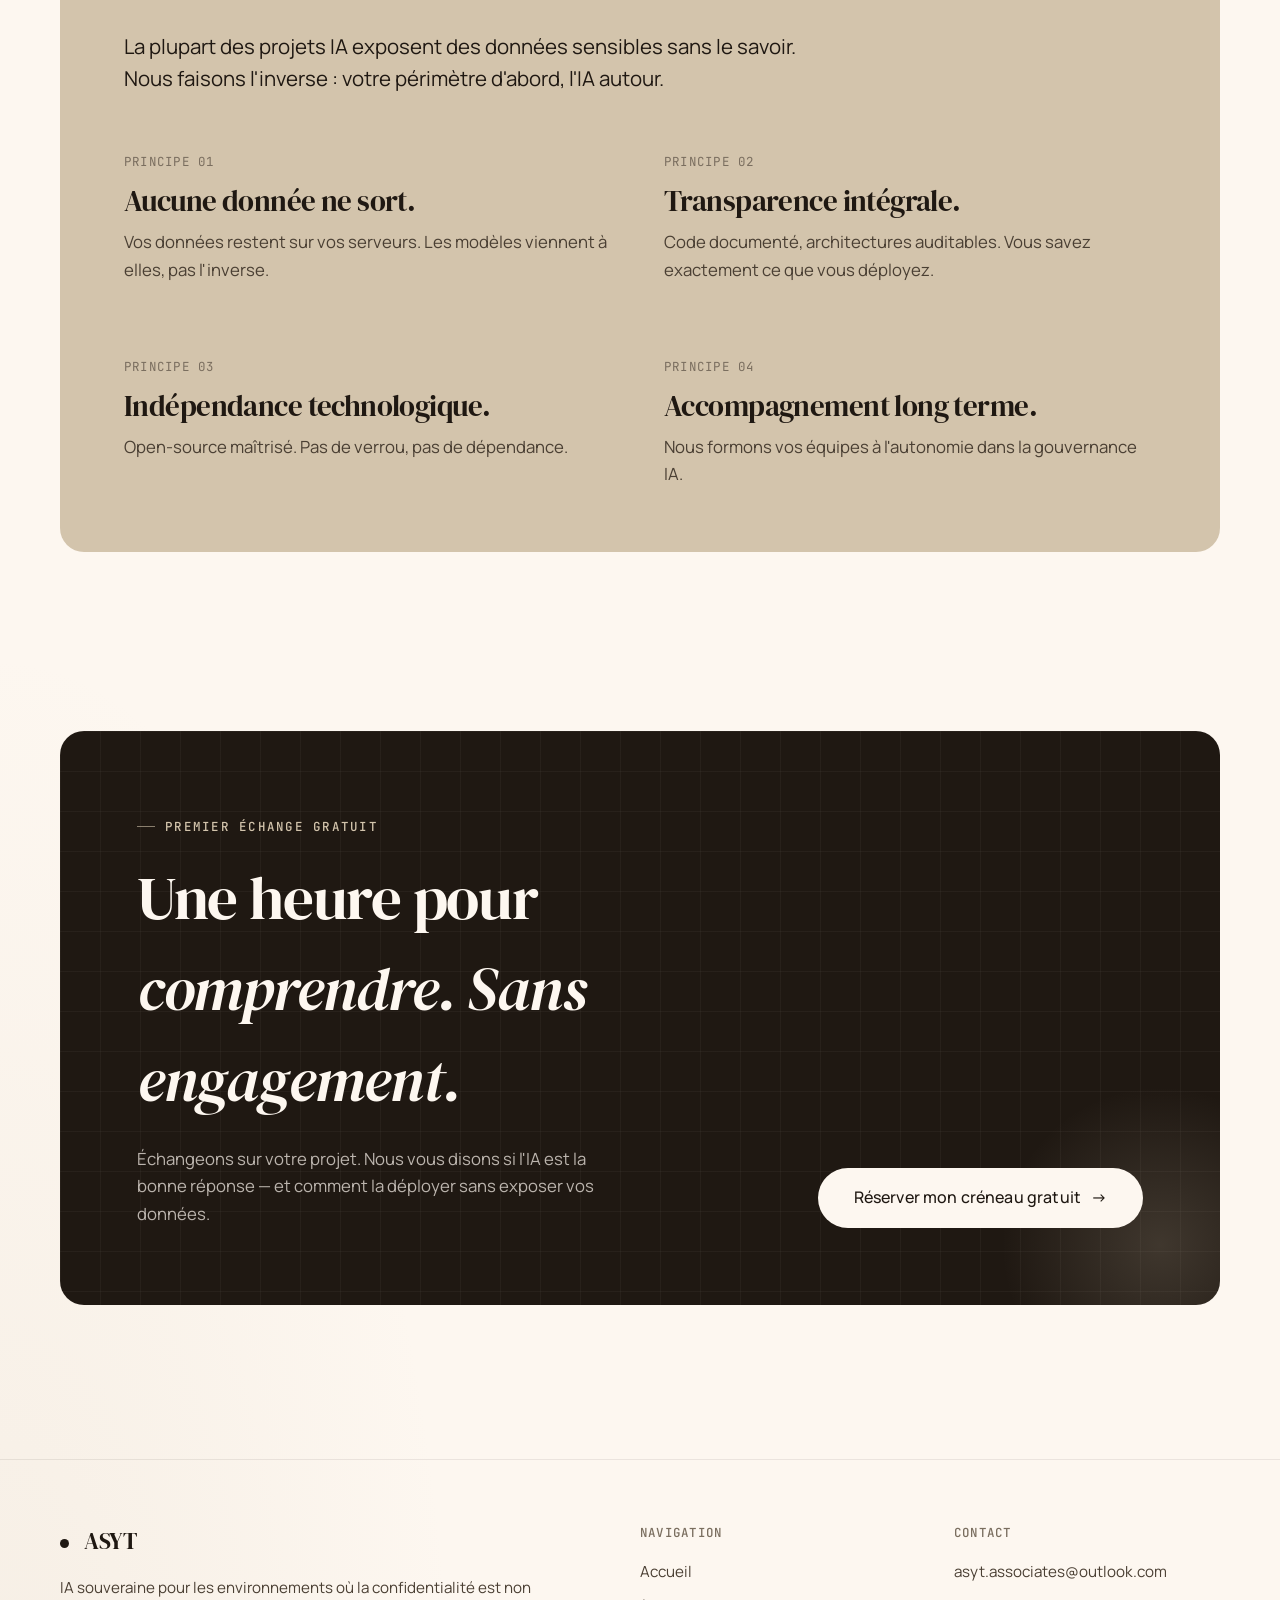
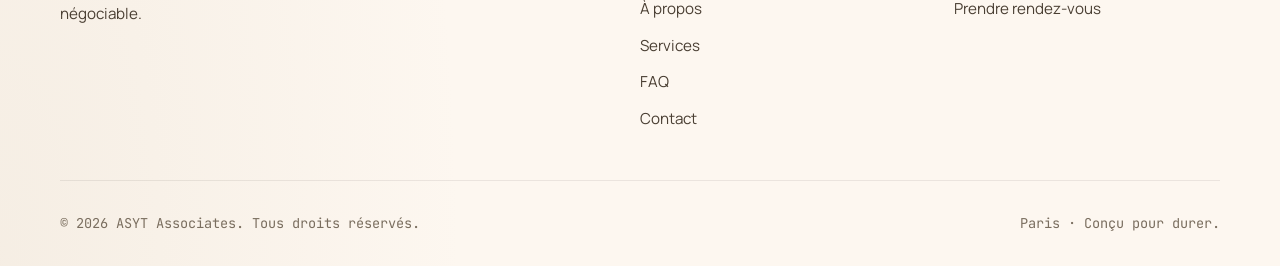
==== commit 418e8d9c: "Snapshot avant suppression globale des italiques (FR + EN)" ====
--- a/index.html
+++ b/index.html
@@ -61,7 +61,7 @@
   
   // Détecter si c'est la première visite ou une navigation interne
   var isFirstVisit = !sessionStorage.getItem('asyt-visited');
-  var totalDuration = isFirstVisit ? 3800 : 1800;
+  var totalDuration = isFirstVisit ? 3800 : 1100;
   
   // Marquer comme visité
   sessionStorage.setItem('asyt-visited', '1');
@@ -155,7 +155,7 @@
     <div class="product-backdrop" aria-hidden="true"></div>
     <div class="container">
       <div class="product-showcase reveal">
-        <span class="eyebrow">— Notre interface</span>
+        <span class="eyebrow">Notre interface</span>
         <h2 class="product-heading">Votre assistant privé,
           <span class="italic">conçu pour vos données.</span></h2>
         <div class="product-stage">
--- a/styles.css
+++ b/styles.css
@@ -87,7 +87,7 @@
   line-height: 1.5;
   color: var(--ink);
 }
-h1 { font-size: clamp(2.8rem, 7vw, 5.5rem); }
+h1 { font-size: clamp(2rem, 4.5vw, 3.8rem); }
 h2 { font-size: clamp(2.2rem, 5vw, 3.8rem); }
 h3 { font-size: clamp(1.4rem, 2.5vw, 1.8rem); line-height: 1.2; }
 h4 { font-size: 1.15rem; line-height: 1.3; }
@@ -131,16 +131,17 @@
   content: '';
   position: absolute;
   inset: 0;
-  background: linear-gradient(110deg, transparent 30%, rgba(253, 247, 240, 0.15) 50%, transparent 70%);
-  transform: translateX(-100%);
+  background: linear-gradient(110deg, transparent 0%, rgba(253, 247, 240, 0.18) 50%, transparent 100%) no-repeat;
+  background-size: 60% 100%;
+  background-position: -200% 0;
   animation: shine 6s ease-in-out infinite;
   animation-delay: 1.5s;
   pointer-events: none;
   border-radius: 4px;
 }
 @keyframes shine {
-  0%, 100% { transform: translateX(-100%); }
-  20%, 80% { transform: translateX(200%); }
+  0%, 100% { background-position: -200% 0; }
+  20%, 80% { background-position: 300% 0; }
 }
 
 .eyebrow {
@@ -345,7 +346,7 @@
   gap: 2.5rem;
 }
 .hero-logo {
-  width: clamp(180px, 22vw, 260px);
+  width: clamp(240px, 30vw, 360px);
   height: auto;
   align-self: flex-start;
   animation: float 6s ease-in-out infinite;
@@ -968,7 +969,7 @@
     gap: 0;
   }
   .hero-logo {
-    width: 120px;
+    width: 160px;
     margin: 0 auto;
     align-self: center;
     mix-blend-mode: multiply;
@@ -988,12 +989,27 @@
 
   /* Page hero H1 mobile */
   .page-hero h1 {
-    font-size: clamp(1.8rem, 6vw, 2.4rem);
-    line-height: 1.2;
+    font-size: clamp(1.5rem, 5.5vw, 2.2rem);
+    line-height: 1.4;
     max-width: none;
     hyphens: auto;
     overflow-wrap: break-word;
   }
+
+  /* Typographie mobile */
+  h2 { font-size: clamp(1.3rem, 4.5vw, 2rem); line-height: 1.4; }
+
+  /* Hero H1 mobile */
+  .hero h1 { font-size: clamp(1.7rem, 4.5vw, 3.8rem); line-height: 1.4; overflow-wrap: break-word; hyphens: auto; }
+
+  /* CTA mobile */
+  .cta-block { padding: 2rem; border-radius: 16px; }
+
+  /* Formulaire mobile */
+  .contact-form .btn-primary { width: 100%; justify-content: center; }
+
+  /* Accordéon services mobile */
+  .accordion-trigger { padding: 1rem 0; }
 }
 
 /* ---------- Page-spécifique : hero variants ---------- */
@@ -1003,6 +1019,11 @@
 .page-hero .eyebrow { margin-bottom: 1.2rem; }
 .page-hero h1 { max-width: 18ch; margin-bottom: 1.5rem; }
 .page-hero p.lead { max-width: 56ch; }
+
+@media (max-width: 760px) {
+  .page-hero h1 { max-width: 100%; }
+  .highlight { padding-left: 0.2em; padding-right: 0.2em; }
+}
 
 /* ---------- Service détaillé ---------- */
 .service-detailed {
@@ -1335,16 +1356,16 @@
   100% { transform: scaleX(1); }
 }
 
-/* Version accélérée pour les navigations entre pages (×2.1 plus rapide) */
-.preloader-fast .launch-craft { animation-duration: 1.5s; animation-delay: 0.2s; }
-.preloader-fast .launch-trail { animation-duration: 1.5s; animation-delay: 0.2s; }
-.preloader-fast .launch-platform { animation-delay: 0s, 0.5s; animation-duration: 400ms, 0.2s; }
-.preloader-fast .launch-shockwave { animation-delay: 0.6s; animation-duration: 0.7s; }
-.preloader-fast .preloader-text { animation-delay: 0.1s; animation-duration: 400ms; }
-.preloader-fast .preloader-text .tagline { animation-delay: 0.4s; animation-duration: 400ms; }
-.preloader-fast .preloader-progress::after { animation-duration: 1.7s; }
+/* Version accélérée pour les navigations entre pages */
+.preloader-fast .launch-craft { animation-duration: 0.9s; animation-delay: 0.1s; }
+.preloader-fast .launch-trail { animation-duration: 0.9s; animation-delay: 0.1s; }
+.preloader-fast .launch-platform { animation-delay: 0s, 0.3s; animation-duration: 250ms, 0.15s; }
+.preloader-fast .launch-shockwave { animation-delay: 0.3s; animation-duration: 0.5s; }
+.preloader-fast .preloader-text { animation-delay: 0.05s; animation-duration: 250ms; }
+.preloader-fast .preloader-text .tagline { animation-delay: 0.2s; animation-duration: 250ms; }
+.preloader-fast .preloader-progress::after { animation-duration: 1s; }
 .preloader-fast::before,
-.preloader-fast::after { animation-duration: 400ms, 6s; }
+.preloader-fast::after { animation-duration: 250ms, 6s; }
 
 /* Désactivation pour les utilisateurs sensibles */
 @media (prefers-reduced-motion: reduce) {
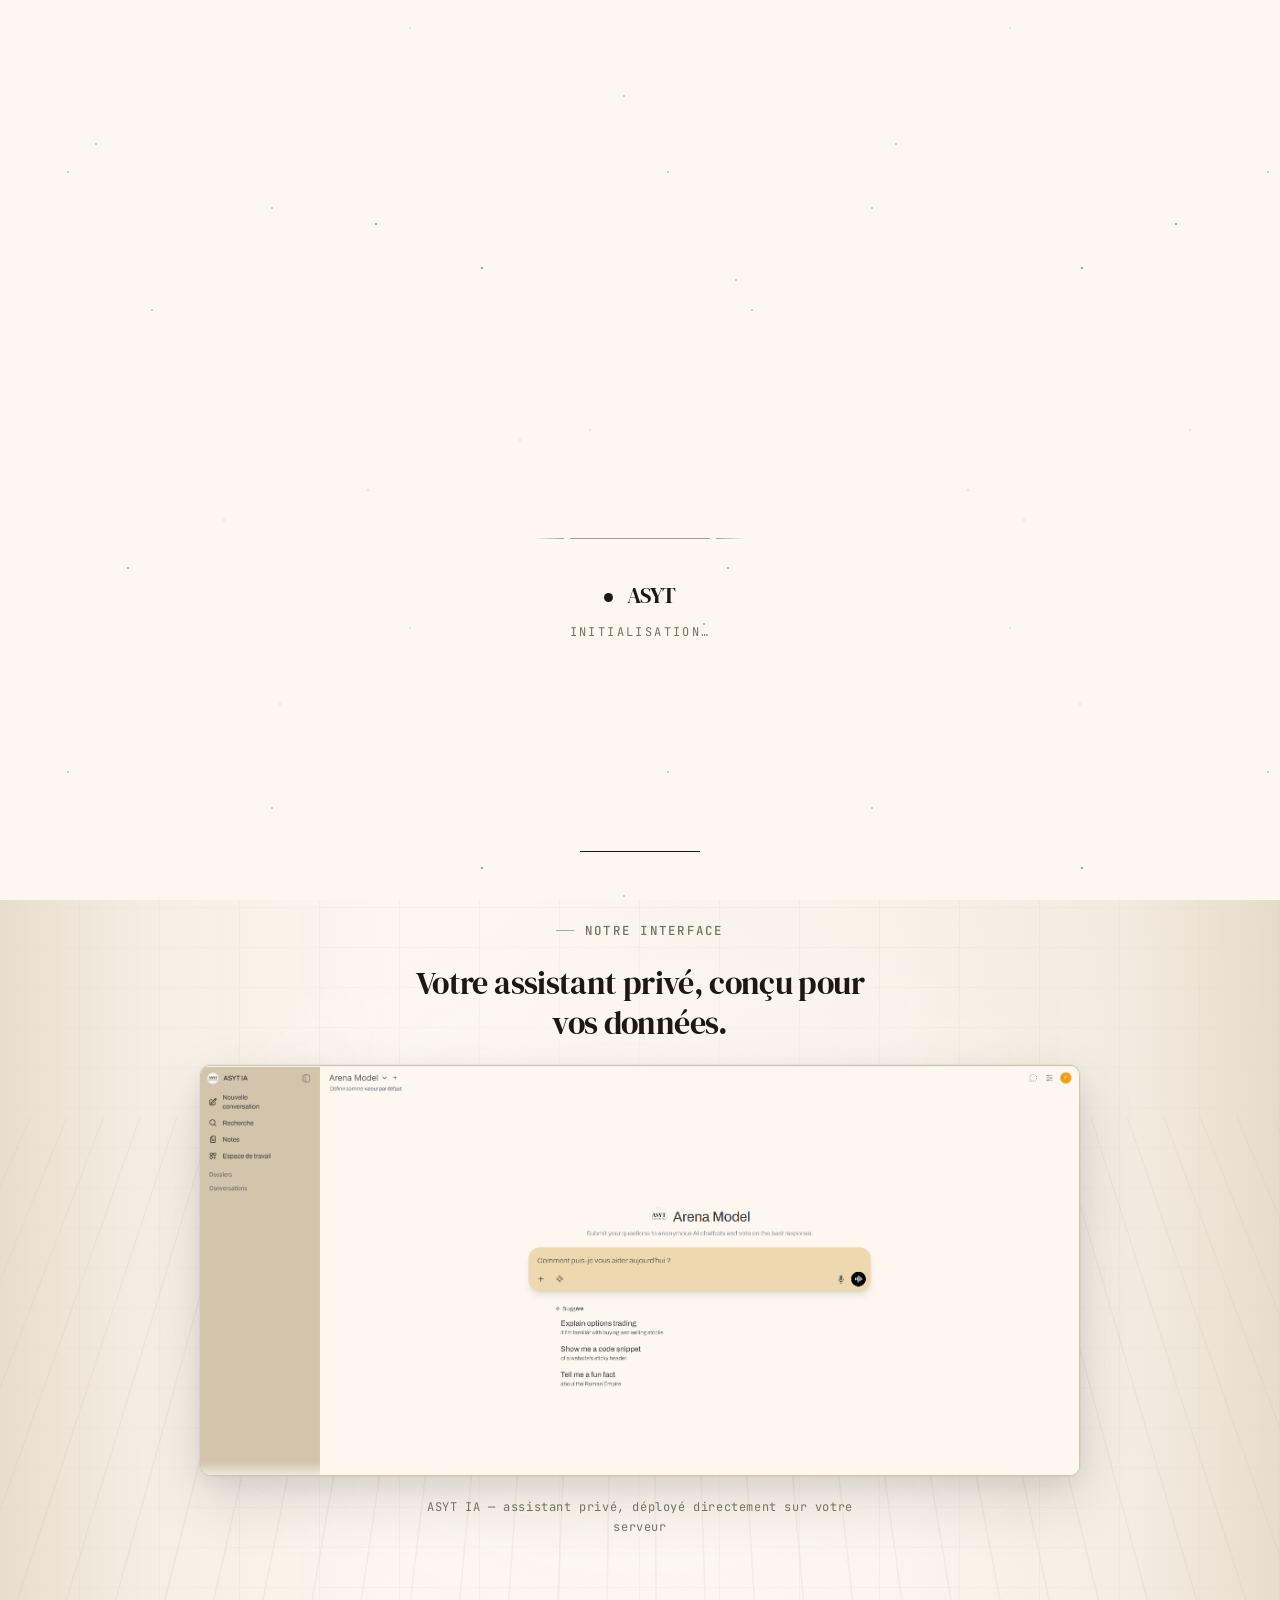
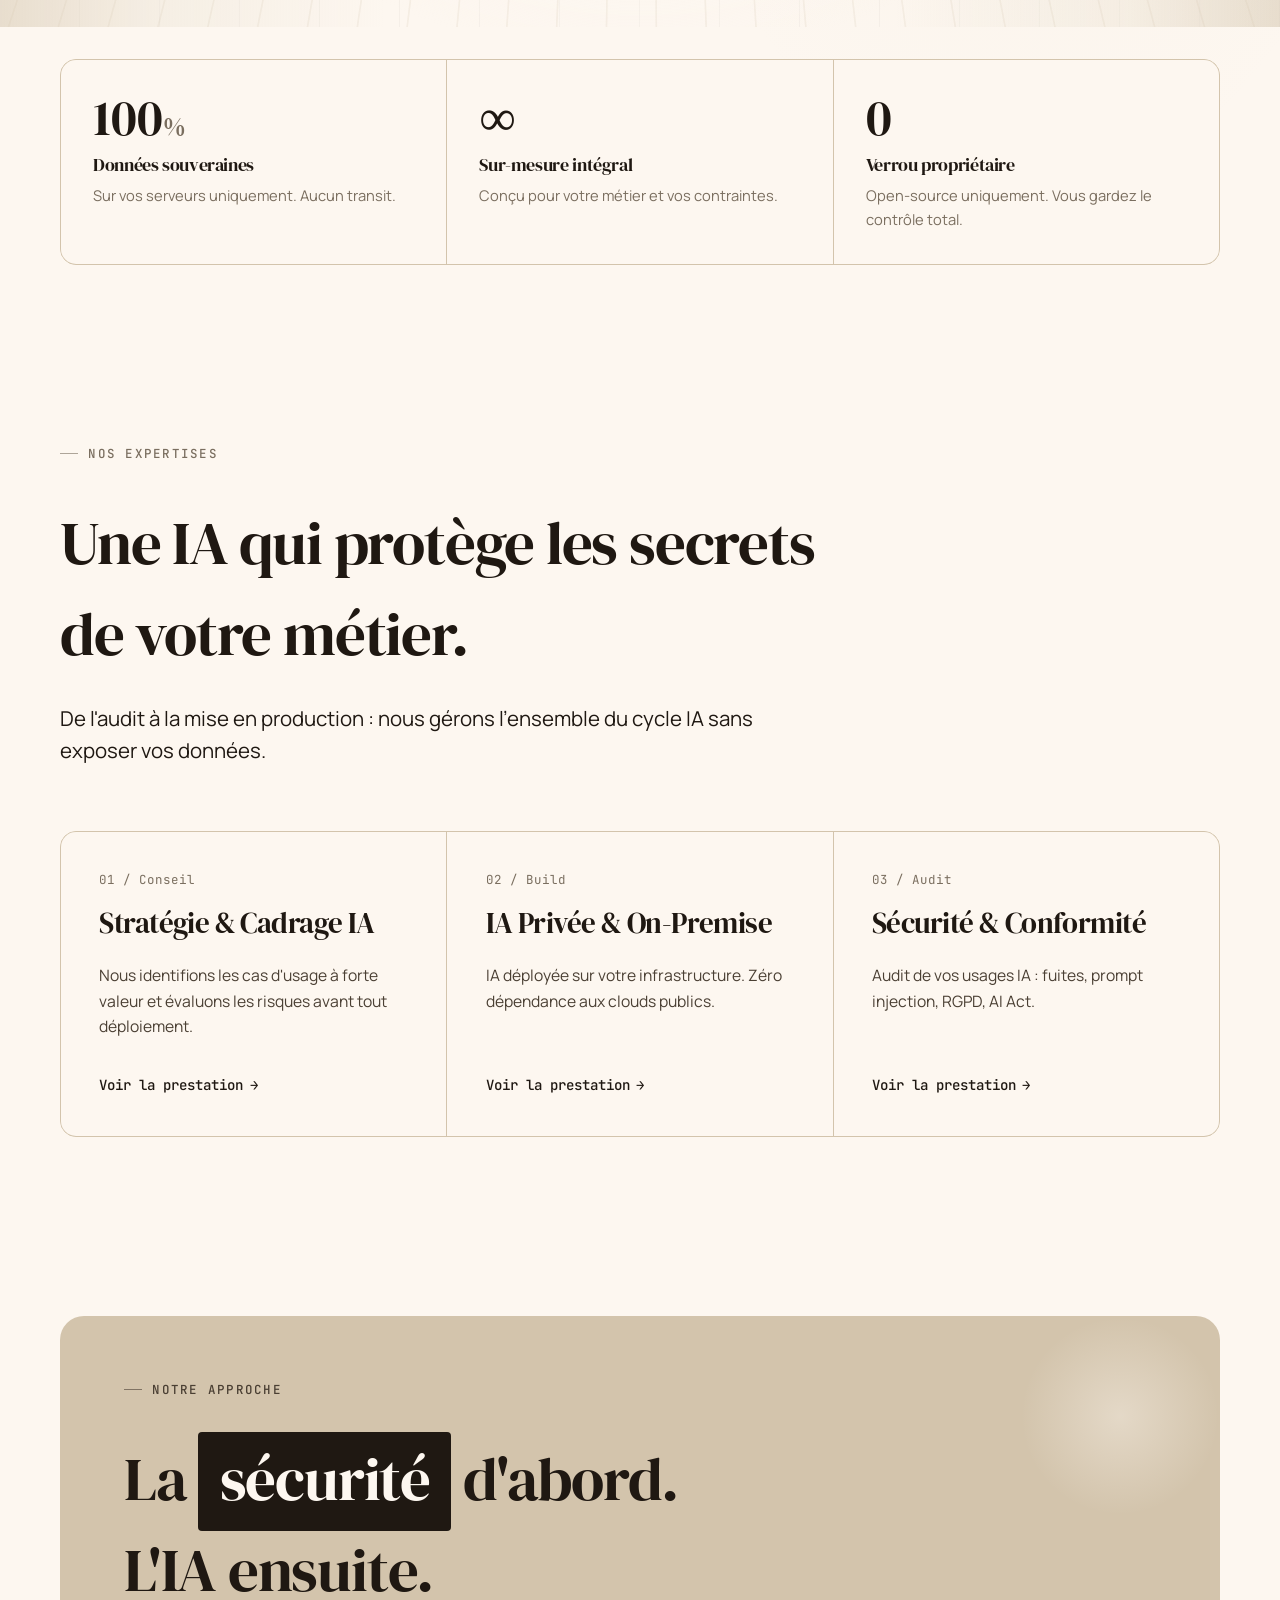
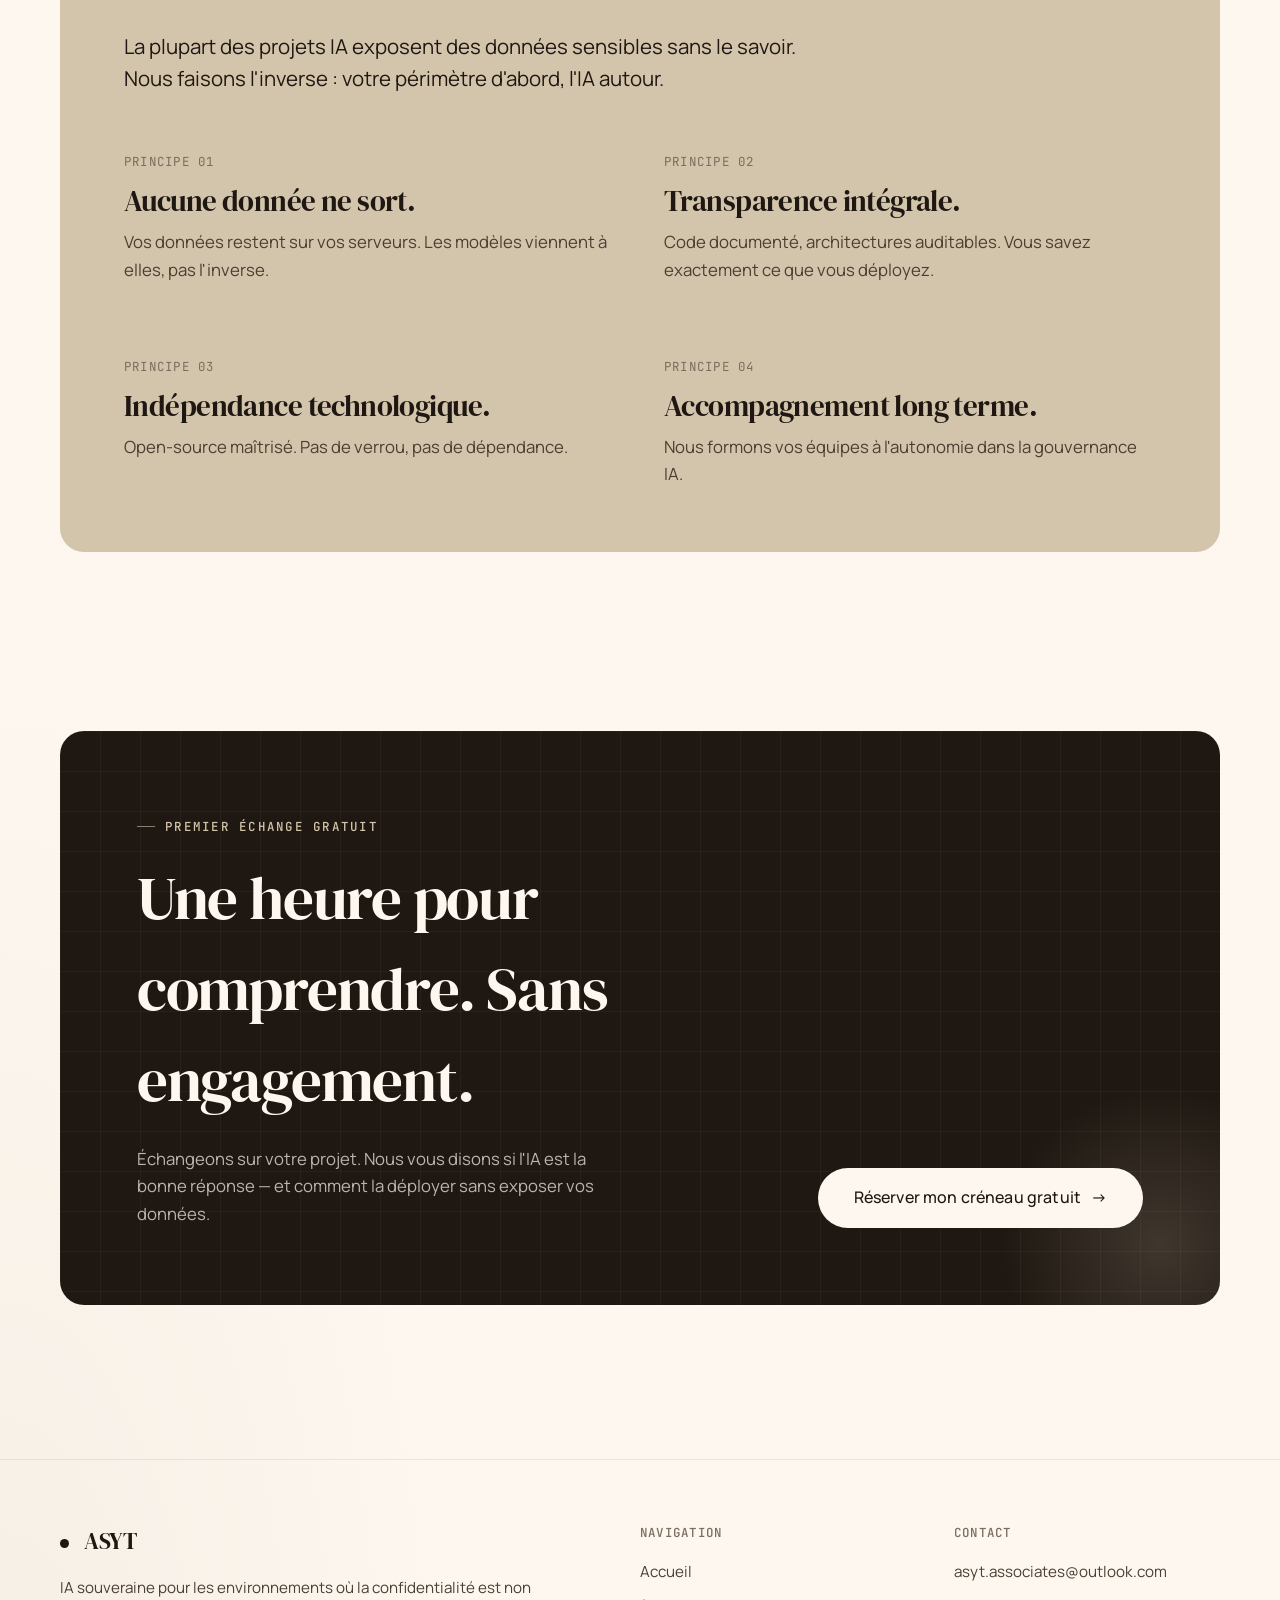
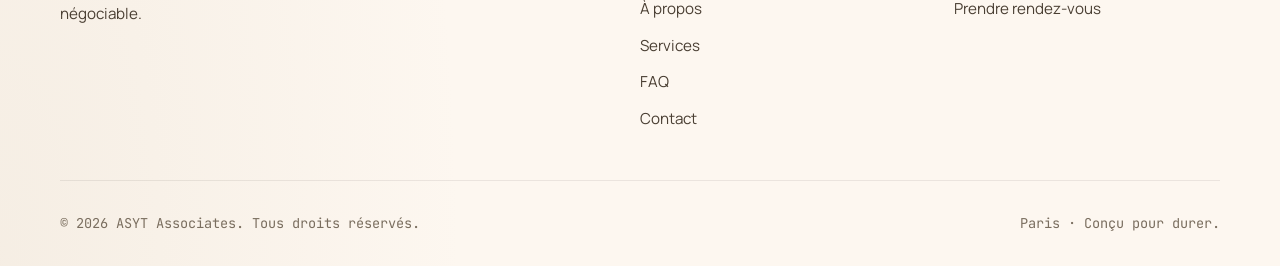
==== commit 99713623: "Modifications en cours : ajustements divers (à finaliser)" ====
--- a/index.html
+++ b/index.html
@@ -125,7 +125,7 @@
         <div>
           <span class="eyebrow rise rise-1">IA Sécurisée · Sur Mesure</span>
           <h1 class="rise rise-2">
-            L'intelligence artificielle, <span class="italic">sans compromis</span> sur vos <span class="highlight">données.</span>
+            L'intelligence artificielle, sans compromis sur vos <span class="highlight">données.</span>
           </h1>
           <div class="hero-actions rise rise-4">
             <a href="services.html" class="btn btn-primary">
@@ -157,7 +157,7 @@
       <div class="product-showcase reveal">
         <span class="eyebrow">Notre interface</span>
         <h2 class="product-heading">Votre assistant privé,
-          <span class="italic">conçu pour vos données.</span></h2>
+          conçu pour vos données.</h2>
         <div class="product-stage">
           <figure class="product-img-frame">
             <img src="interface-asyt.png"
@@ -198,7 +198,7 @@
     <div class="container">
       <div class="section-head reveal">
         <span class="eyebrow">Nos expertises</span>
-        <h2>Une IA qui <span class="italic">protège</span> les secrets de votre métier.</h2>
+        <h2>Une IA qui protège les secrets de votre métier.</h2>
         <p class="lead">De l'audit à la mise en production : nous gérons l'ensemble du cycle IA sans exposer vos données.</p>
       </div>
 
@@ -231,7 +231,7 @@
       <div class="band reveal">
         <div class="section-head" style="margin-bottom: 1rem;">
           <span class="eyebrow" style="color: var(--ink-soft);">Notre approche</span>
-          <h2>La <span class="highlight">sécurité</span> <span class="italic">d'abord.</span><br>L'IA ensuite.</h2>
+          <h2>La <span class="highlight">sécurité</span> d'abord.<br>L'IA ensuite.</h2>
         </div>
         <p class="lead" style="max-width: 60ch;">
           La plupart des projets IA exposent des données sensibles sans le savoir. Nous faisons l'inverse : votre périmètre d'abord, l'IA autour.
@@ -268,7 +268,7 @@
       <div class="cta-block reveal">
         <div>
           <span class="eyebrow">Premier échange gratuit</span>
-          <h2 style="margin-top: 1rem;">Une heure pour <span class="italic">comprendre.</span> <span class="italic">Sans engagement.</span></h2>
+          <h2 style="margin-top: 1rem;">Une heure pour comprendre. Sans engagement.</h2>
           <p style="margin-top: 1.2rem; max-width: 50ch;">Échangeons sur votre projet. Nous vous disons si l'IA est la bonne réponse — et comment la déployer sans exposer vos données.</p>
         </div>
         <a href="https://calendly.com/asyt-associates/new-meeting" target="_blank" rel="noopener" class="btn btn-primary">
--- a/styles.css
+++ b/styles.css
@@ -93,7 +93,7 @@
 h4 { font-size: 1.15rem; line-height: 1.3; }
 
 .italic {
-  font-style: italic;
+  /* font-style: italic; */
 }
 
 p, li, label, input, textarea, select, button, a {
@@ -265,7 +265,6 @@
   50% { opacity: 0.4; transform: scale(1.4); }
 }
 .logo .associates {
-  font-style: italic;
   font-size: 0.95rem;
   color: var(--ink-muted);
 }
@@ -1094,7 +1093,7 @@
 .quote-block .quote-text {
   font-family: var(--serif);
   font-size: clamp(1.6rem, 3.5vw, 2.6rem);
-  font-style: italic;
+  font-style: normal;
   line-height: 1.25;
   color: var(--ink);
   margin: 2rem auto;
@@ -1311,7 +1310,6 @@
   justify-content: center;
 }
 .preloader-text .brand .italic {
-  font-style: italic;
   font-size: 0.95rem;
   color: var(--ink-muted);
 }
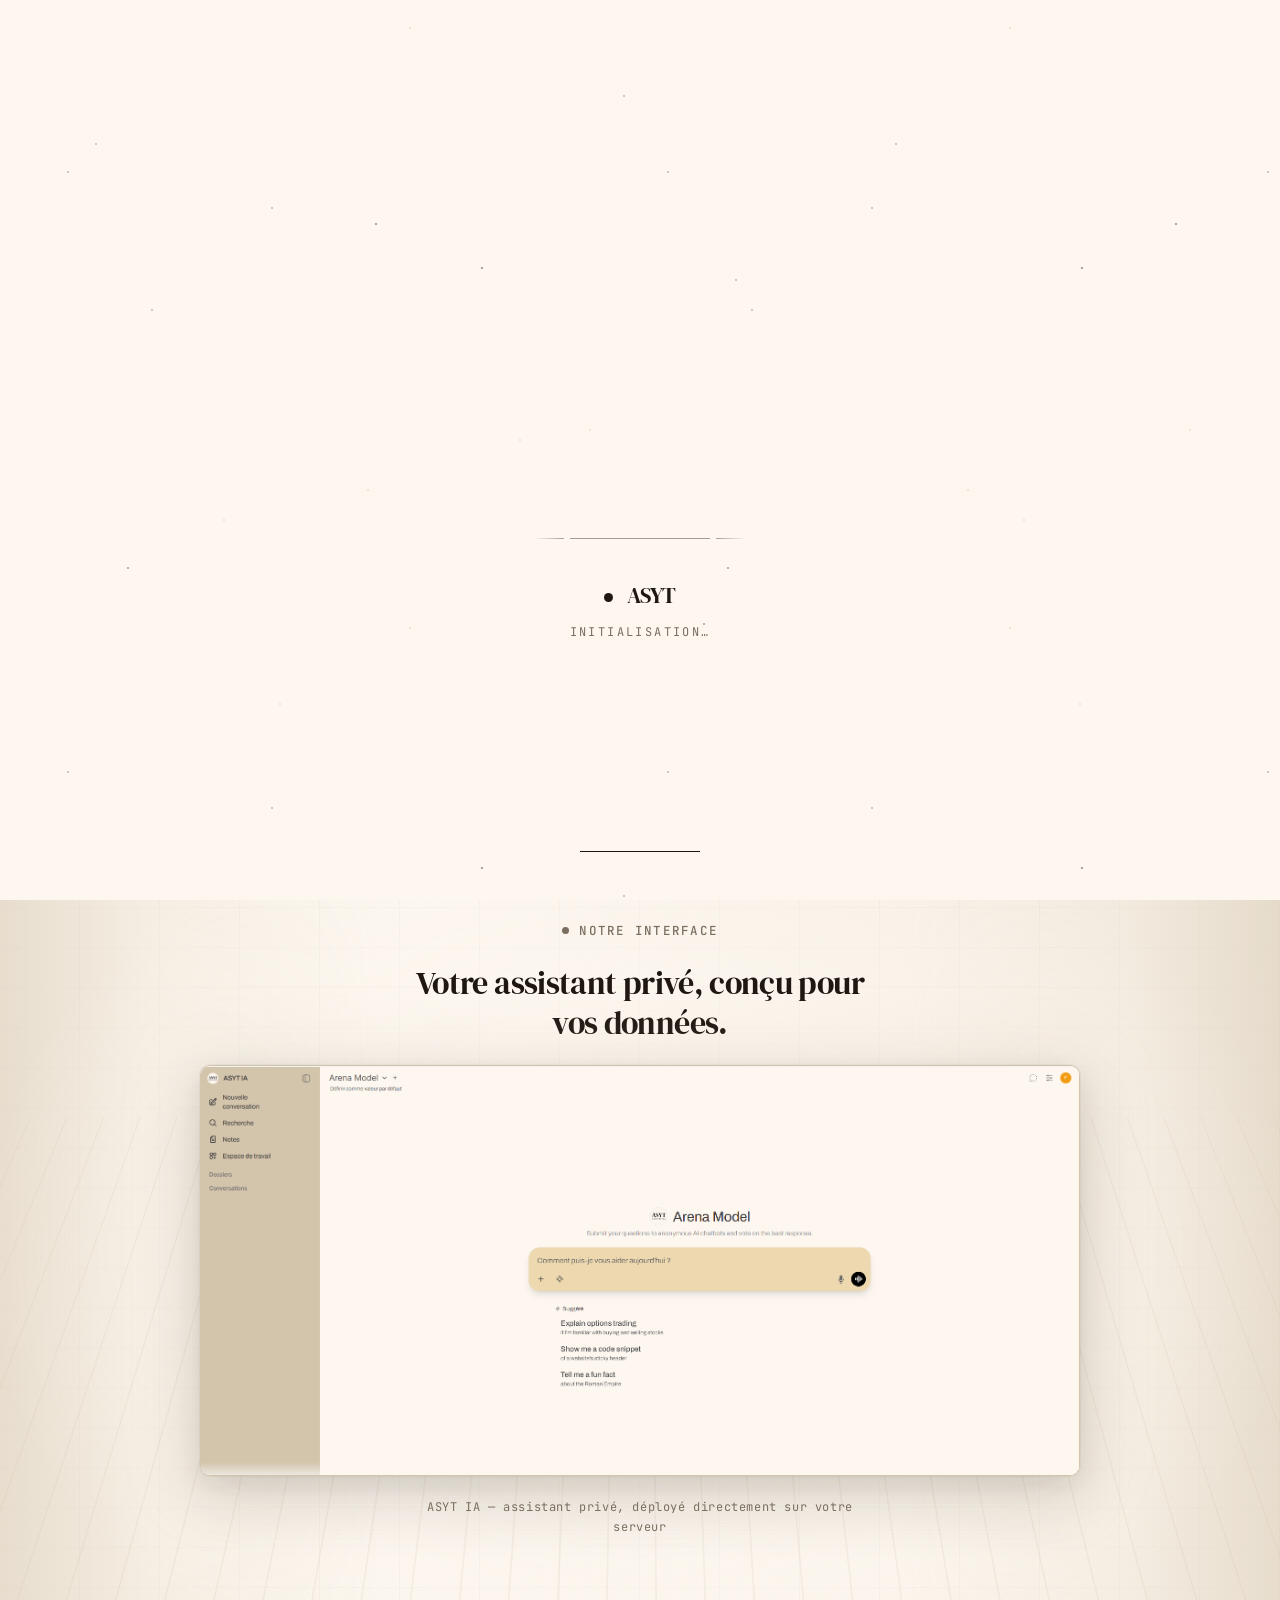
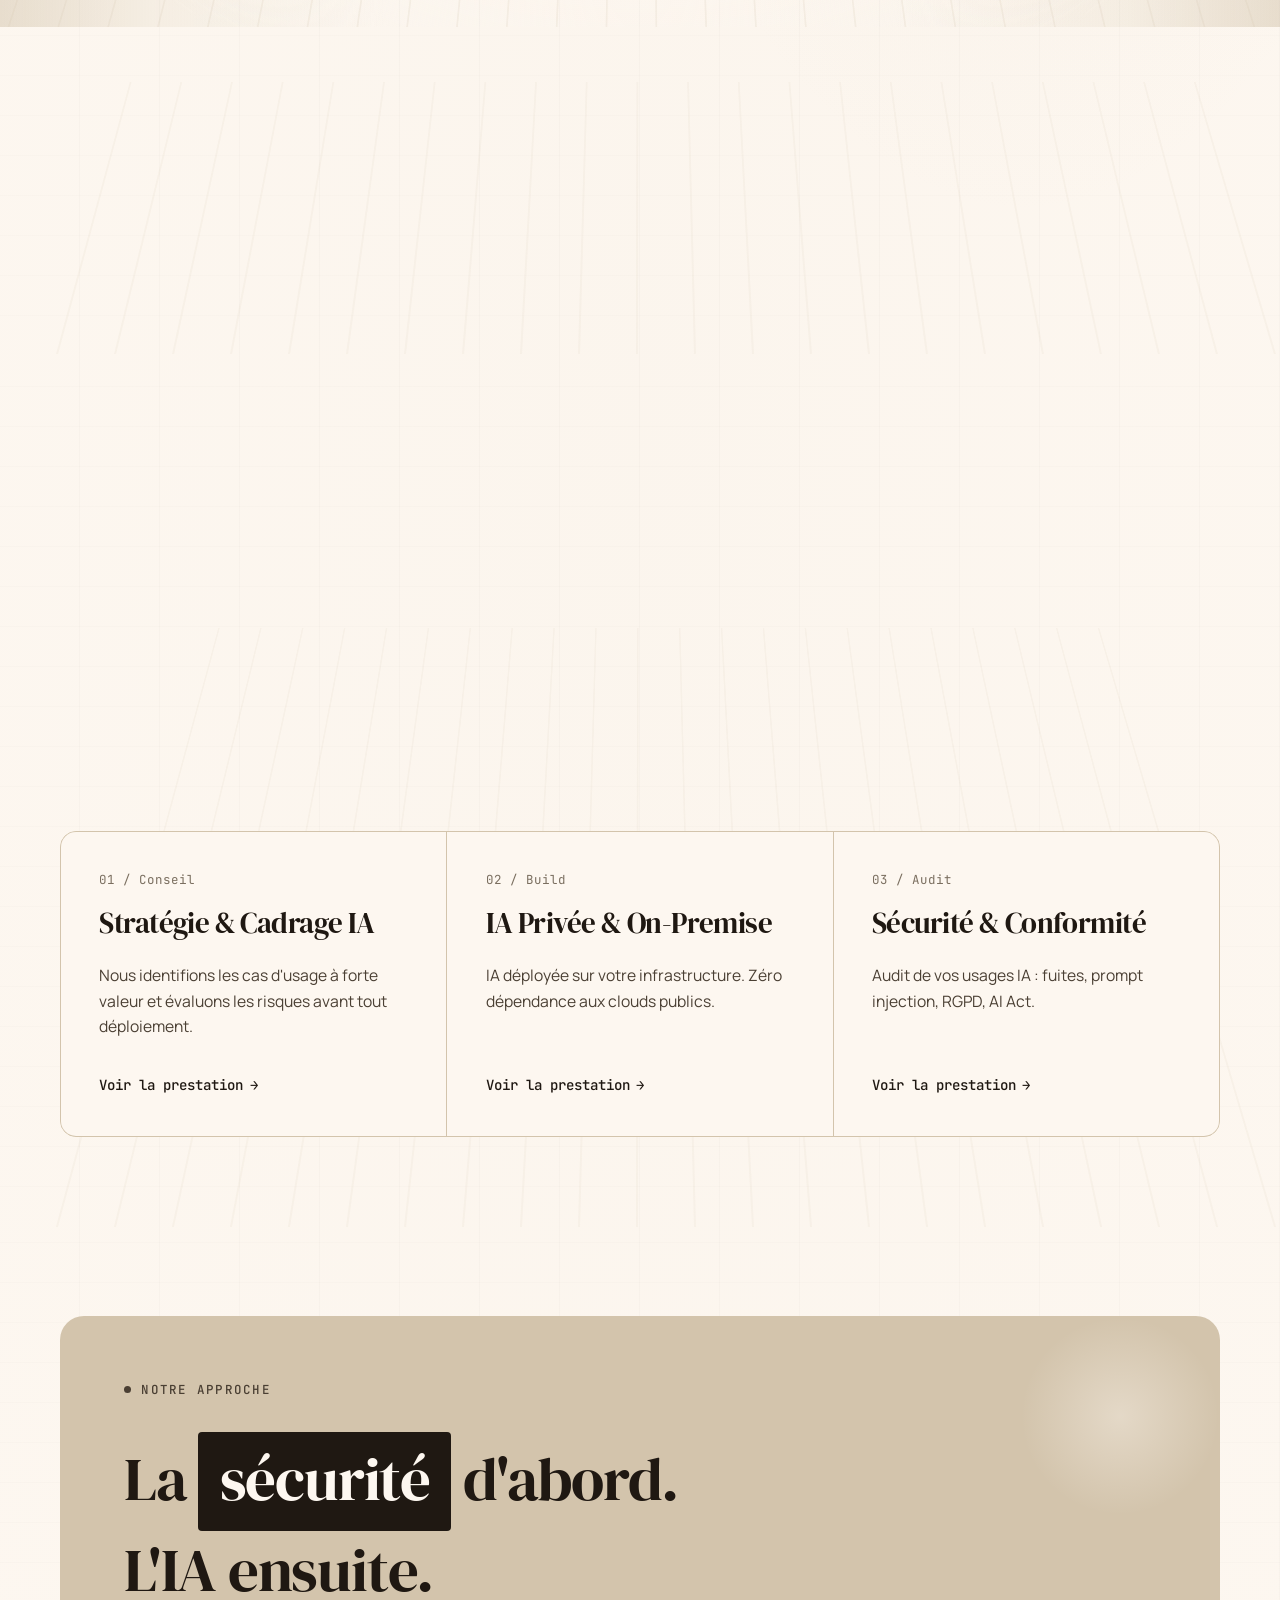
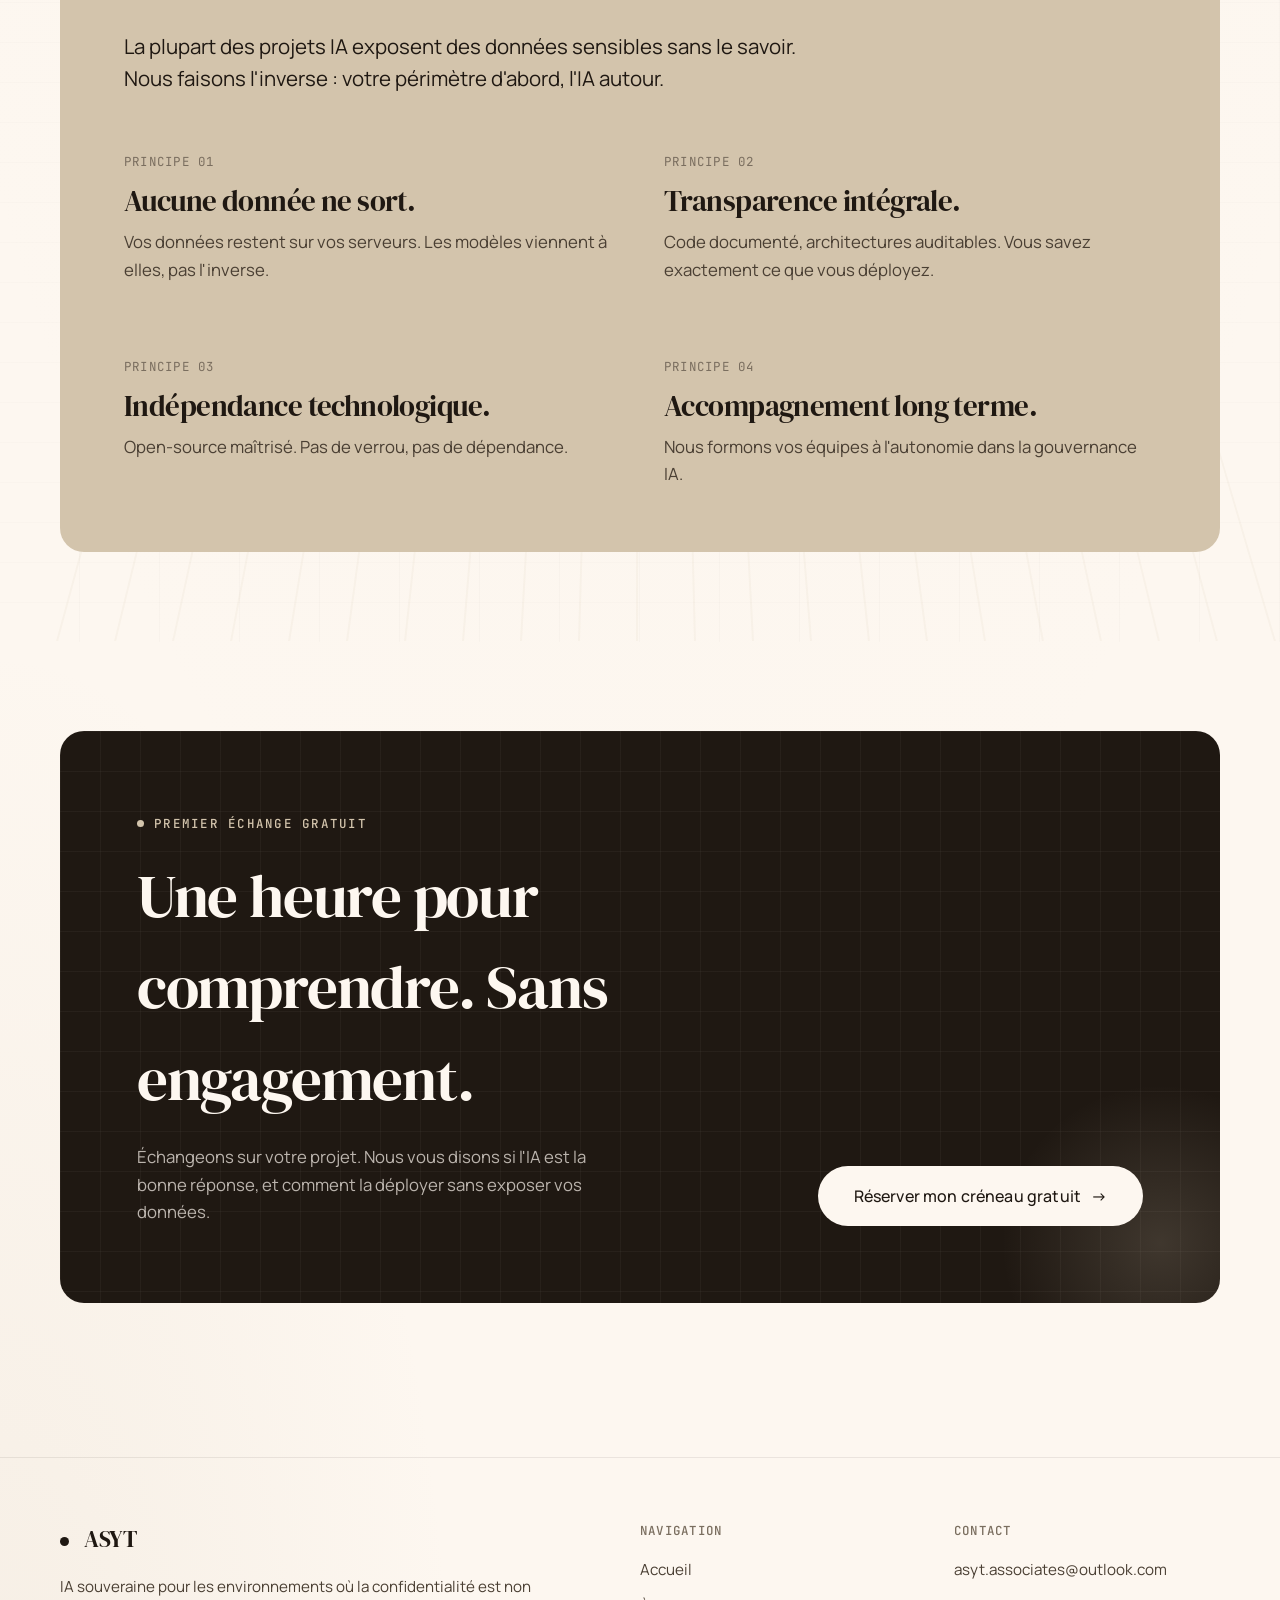
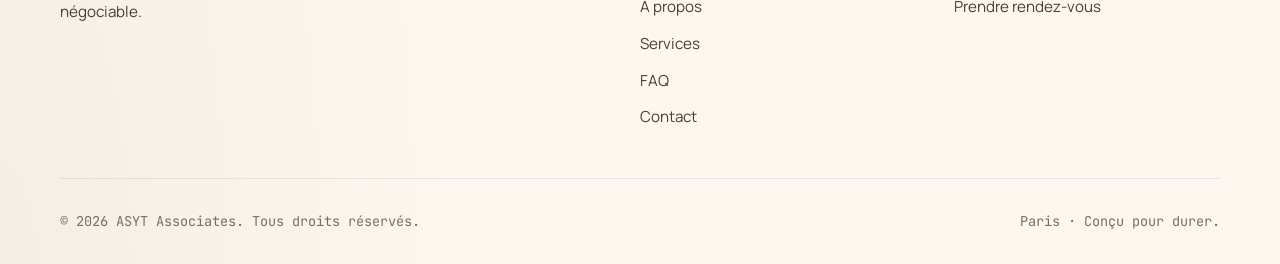
==== commit 4173ad15: "Ajout dégradé crème + mise en valeur section interface" ====
--- a/index.html
+++ b/index.html
@@ -139,7 +139,7 @@
           <img src="asyt-logo.png" alt="ASYT Associates" class="hero-logo">
           <div class="hero-meta">
             <p class="lead">
-              IA privée et locale pour les secteurs où les données ne peuvent pas sortir de votre périmètre — finance, santé, droit, défense, recherche.
+              IA privée et locale pour les secteurs où les données ne peuvent pas sortir de votre périmètre : finance, santé, droit, défense, recherche.
             </p>
             <p>
               Pas de cloud public. Pas de données qui transitent.
@@ -269,7 +269,7 @@
         <div>
           <span class="eyebrow">Premier échange gratuit</span>
           <h2 style="margin-top: 1rem;">Une heure pour comprendre. Sans engagement.</h2>
-          <p style="margin-top: 1.2rem; max-width: 50ch;">Échangeons sur votre projet. Nous vous disons si l'IA est la bonne réponse — et comment la déployer sans exposer vos données.</p>
+          <p style="margin-top: 1.2rem; max-width: 50ch;">Échangeons sur votre projet. Nous vous disons si l'IA est la bonne réponse, et comment la déployer sans exposer vos données.</p>
         </div>
         <a href="https://calendly.com/asyt-associates/new-meeting" target="_blank" rel="noopener" class="btn btn-primary">
           Réserver mon créneau gratuit
--- a/styles.css
+++ b/styles.css
@@ -36,7 +36,8 @@
   background-color: var(--cream);
   background-image:
     radial-gradient(ellipse 80% 60% at 80% 0%, rgba(211, 196, 172, 0.22), transparent 60%),
-    radial-gradient(ellipse 60% 40% at 0% 100%, rgba(211, 196, 172, 0.18), transparent 60%);
+    radial-gradient(ellipse 60% 40% at 0% 100%, rgba(211, 196, 172, 0.18), transparent 60%),
+    radial-gradient(ellipse 100% 70% at 50% 40%, rgba(229, 219, 200, 0.07), transparent 65%);
   min-height: 100vh;
   overflow-x: hidden;
   position: relative;
@@ -157,14 +158,16 @@
 }
 .eyebrow::before {
   content: '';
-  width: 0;
-  height: 1px;
+  width: 7px;
+  height: 7px;
+  border-radius: 50%;
   background: currentColor;
-  opacity: 0.6;
-  animation: drawLine 1.2s cubic-bezier(0.4, 0, 0.2, 1) forwards;
-}
-@keyframes drawLine {
-  to { width: 18px; }
+  flex-shrink: 0;
+  animation: pulse-dot 2s ease-in-out infinite;
+}
+@keyframes pulse-dot {
+  0%, 100% { opacity: 0.35; transform: scale(0.9); }
+  50%       { opacity: 1;    transform: scale(1.15); }
 }
 
 /* ---------- Boutons ---------- */
@@ -406,8 +409,10 @@
   inset: 0;
   z-index: 0;
   background:
-    radial-gradient(ellipse 55% 70% at 50% 55%,
-      var(--cream) 0%, transparent 70%),
+    radial-gradient(ellipse 72% 88% at 50% 52%,
+      var(--cream) 0%, transparent 72%),
+    radial-gradient(ellipse 42% 52% at 50% 65%,
+      rgba(229, 219, 200, 0.20) 0%, transparent 60%),
     linear-gradient(90deg,
       rgba(211, 196, 172, 0.5) 0%,
       rgba(229, 219, 200, 0.3) 12%,
@@ -458,7 +463,8 @@
   box-shadow:
     0 0 0 1px rgba(31, 24, 18, 0.04),
     0 8px 24px rgba(31, 24, 18, 0.08),
-    0 24px 64px rgba(31, 24, 18, 0.12);
+    0 24px 64px rgba(31, 24, 18, 0.12),
+    0 0 70px 12px rgba(211, 196, 172, 0.18);
 }
 .product-img-frame img { width: 100%; height: auto; display: block; }
 .product-tagline {
@@ -499,6 +505,44 @@
   padding: clamp(3.5rem, 7vw, 6.5rem) 0;
   position: relative;
 }
+
+/* ---- Quadrillage géométrique global ---- */
+section:not(.product-hero):not(:has(.cta-block)) {
+  background-image:
+    repeating-linear-gradient(90deg,
+      transparent 0px, transparent 79px,
+      rgba(31, 24, 18, 0.020) 79px, rgba(31, 24, 18, 0.020) 80px),
+    repeating-linear-gradient(0deg,
+      transparent 0px, transparent 39px,
+      rgba(31, 24, 18, 0.012) 39px, rgba(31, 24, 18, 0.012) 40px);
+}
+section:not(.product-hero):not(.hero):not(:has(.cta-block))::before {
+  content: '';
+  position: absolute;
+  inset: 0;
+  background: repeating-linear-gradient(90deg,
+    transparent 0px, transparent 56px,
+    rgba(211, 196, 172, 0.11) 56px, rgba(211, 196, 172, 0.11) 58px);
+  transform: perspective(700px) rotateX(18deg);
+  transform-origin: 50% 100%;
+  pointer-events: none;
+  z-index: -1;
+}
+@media (max-width: 760px) {
+  section:not(.product-hero):not(.hero):not(:has(.cta-block))::before {
+    display: none;
+  }
+  section:not(.product-hero):not(:has(.cta-block)) {
+    background-image:
+      repeating-linear-gradient(90deg,
+        transparent 0px, transparent 39px,
+        rgba(31, 24, 18, 0.048) 39px, rgba(31, 24, 18, 0.048) 40px),
+      repeating-linear-gradient(0deg,
+        transparent 0px, transparent 39px,
+        rgba(31, 24, 18, 0.030) 39px, rgba(31, 24, 18, 0.030) 40px);
+  }
+}
+
 .section-head {
   display: grid;
   gap: 1.5rem;
